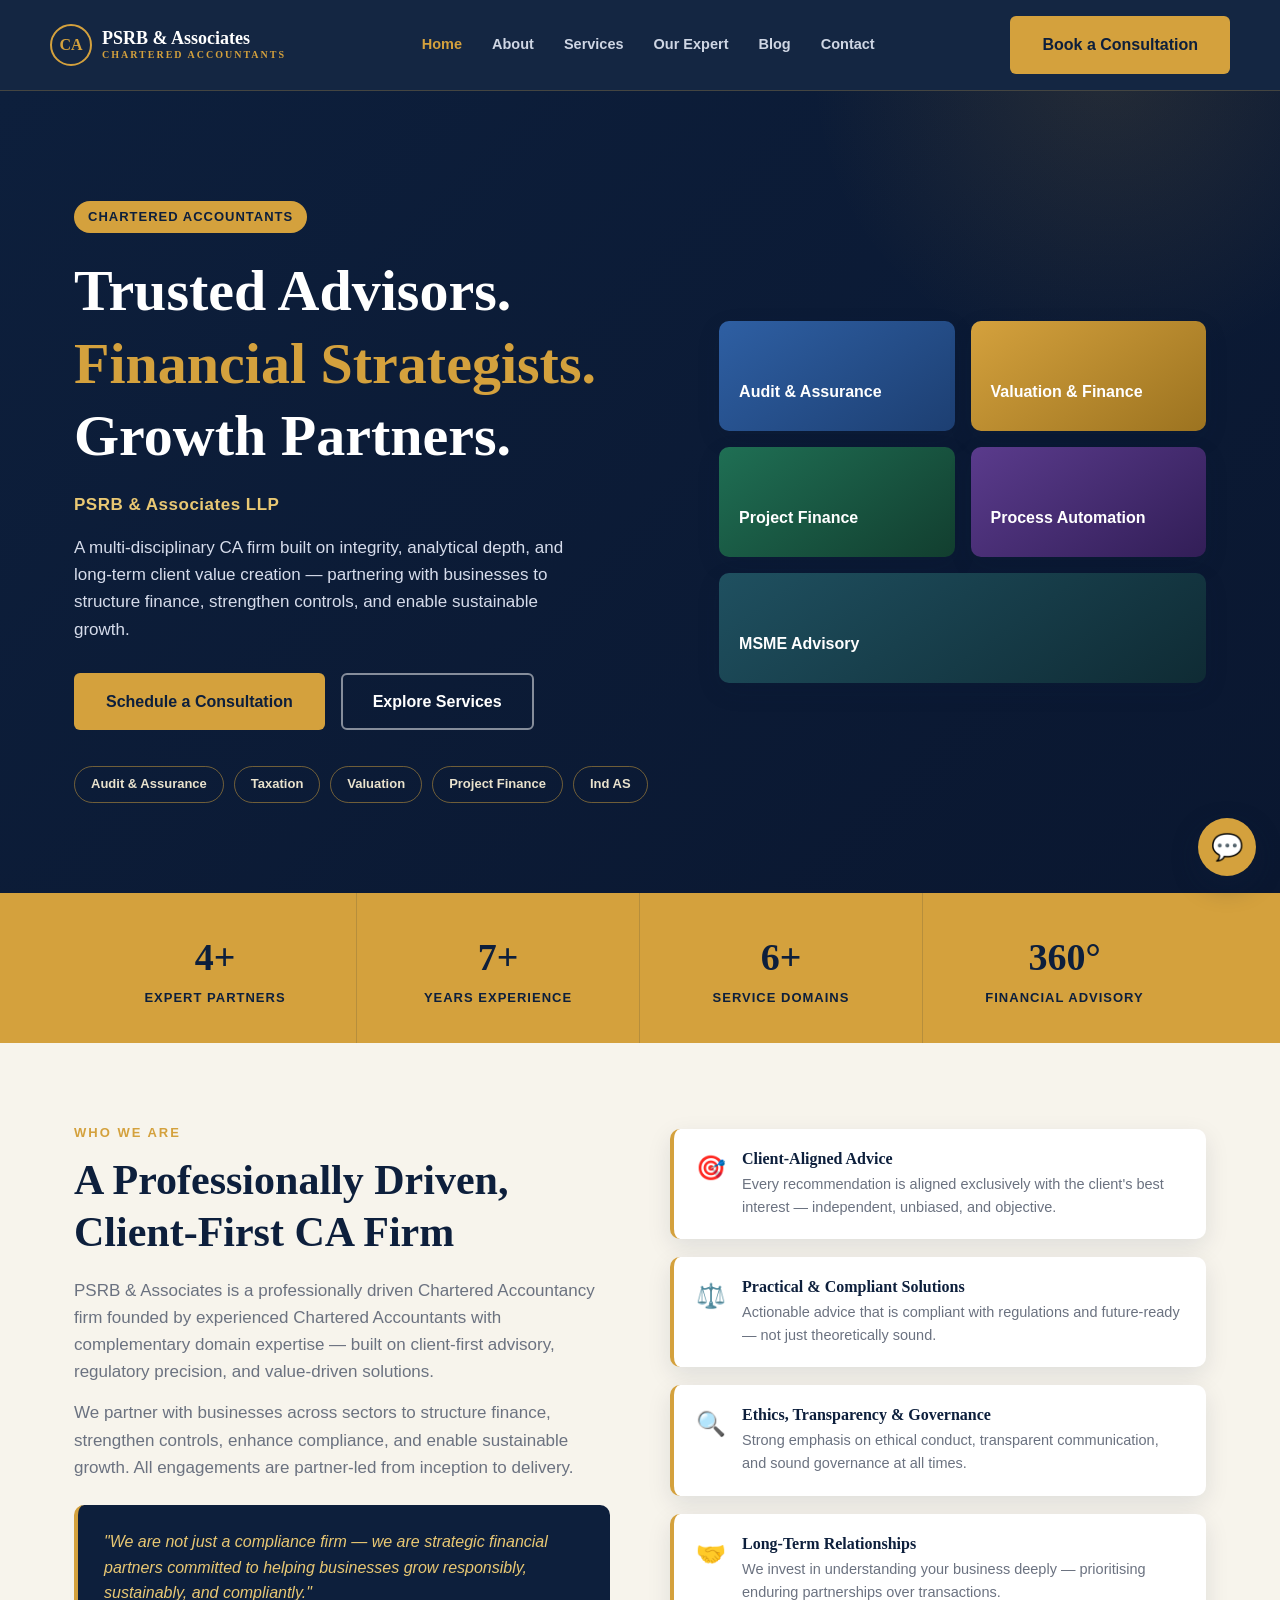
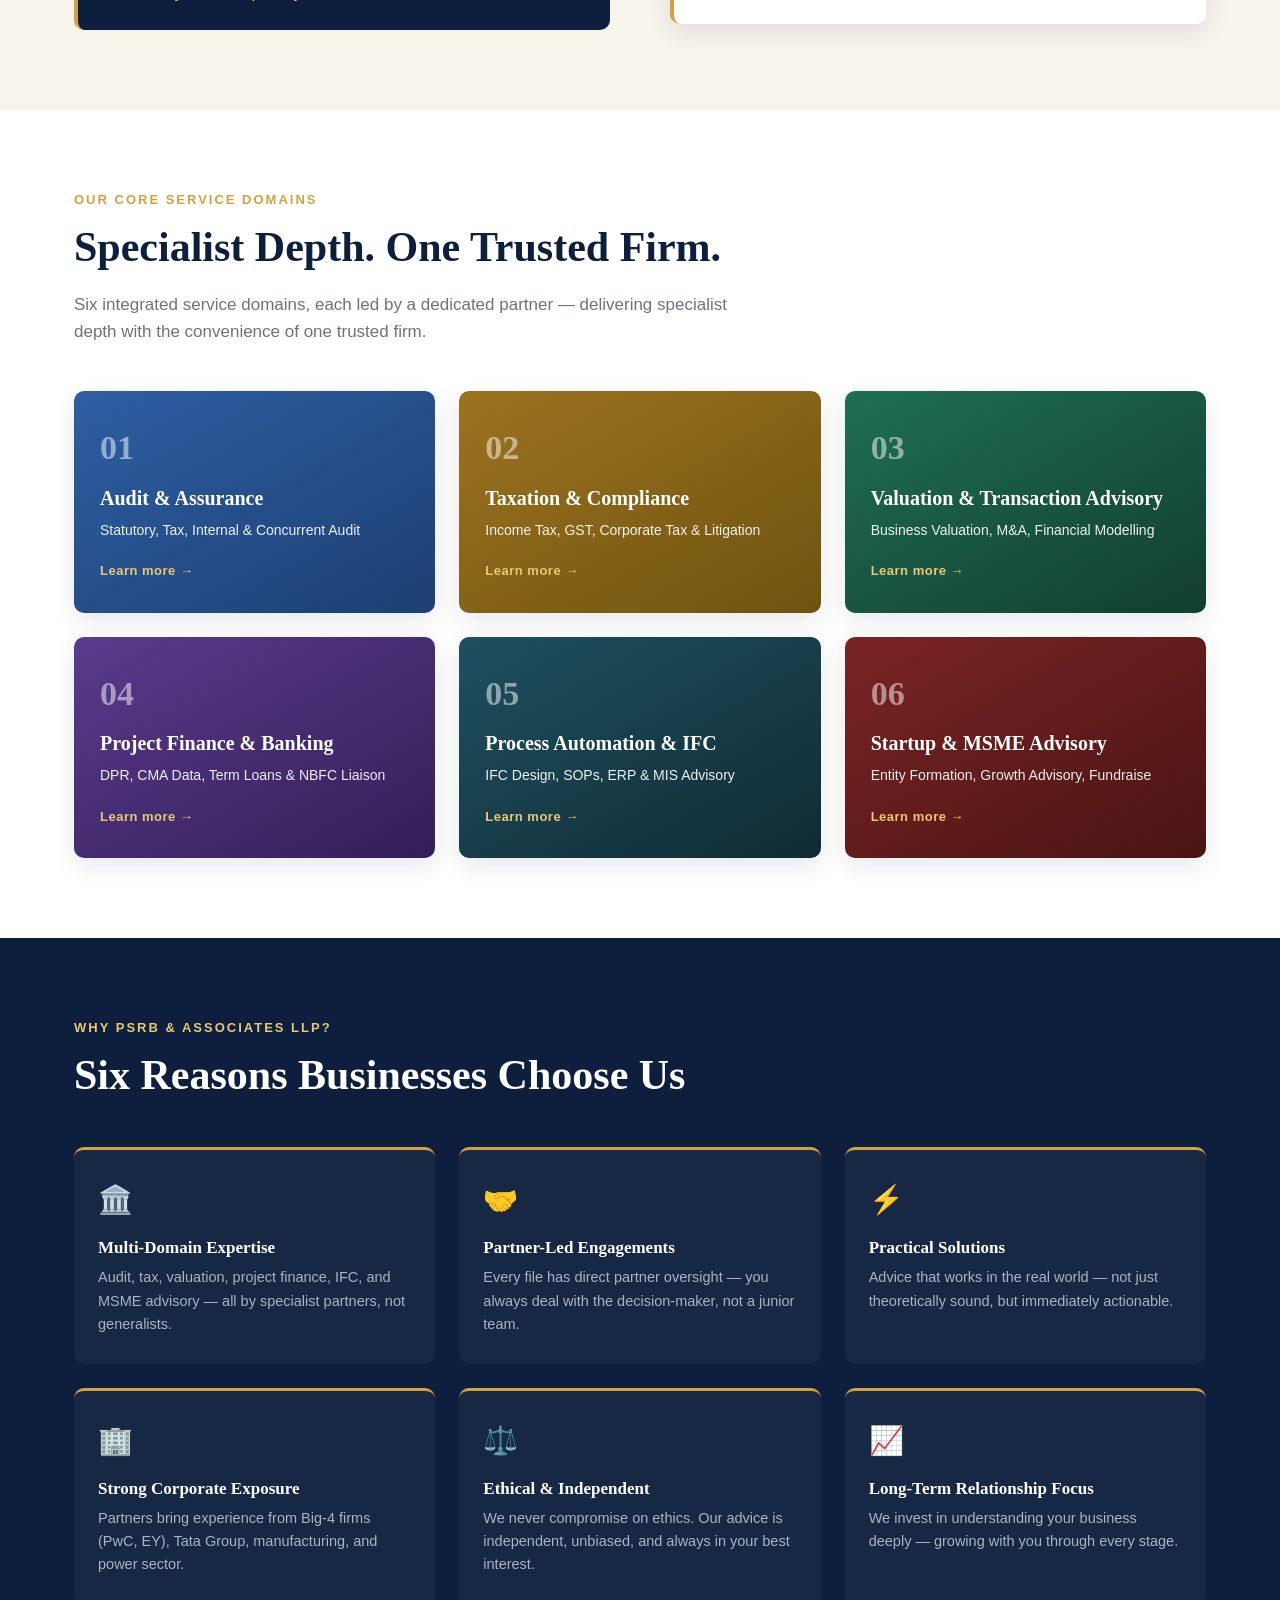
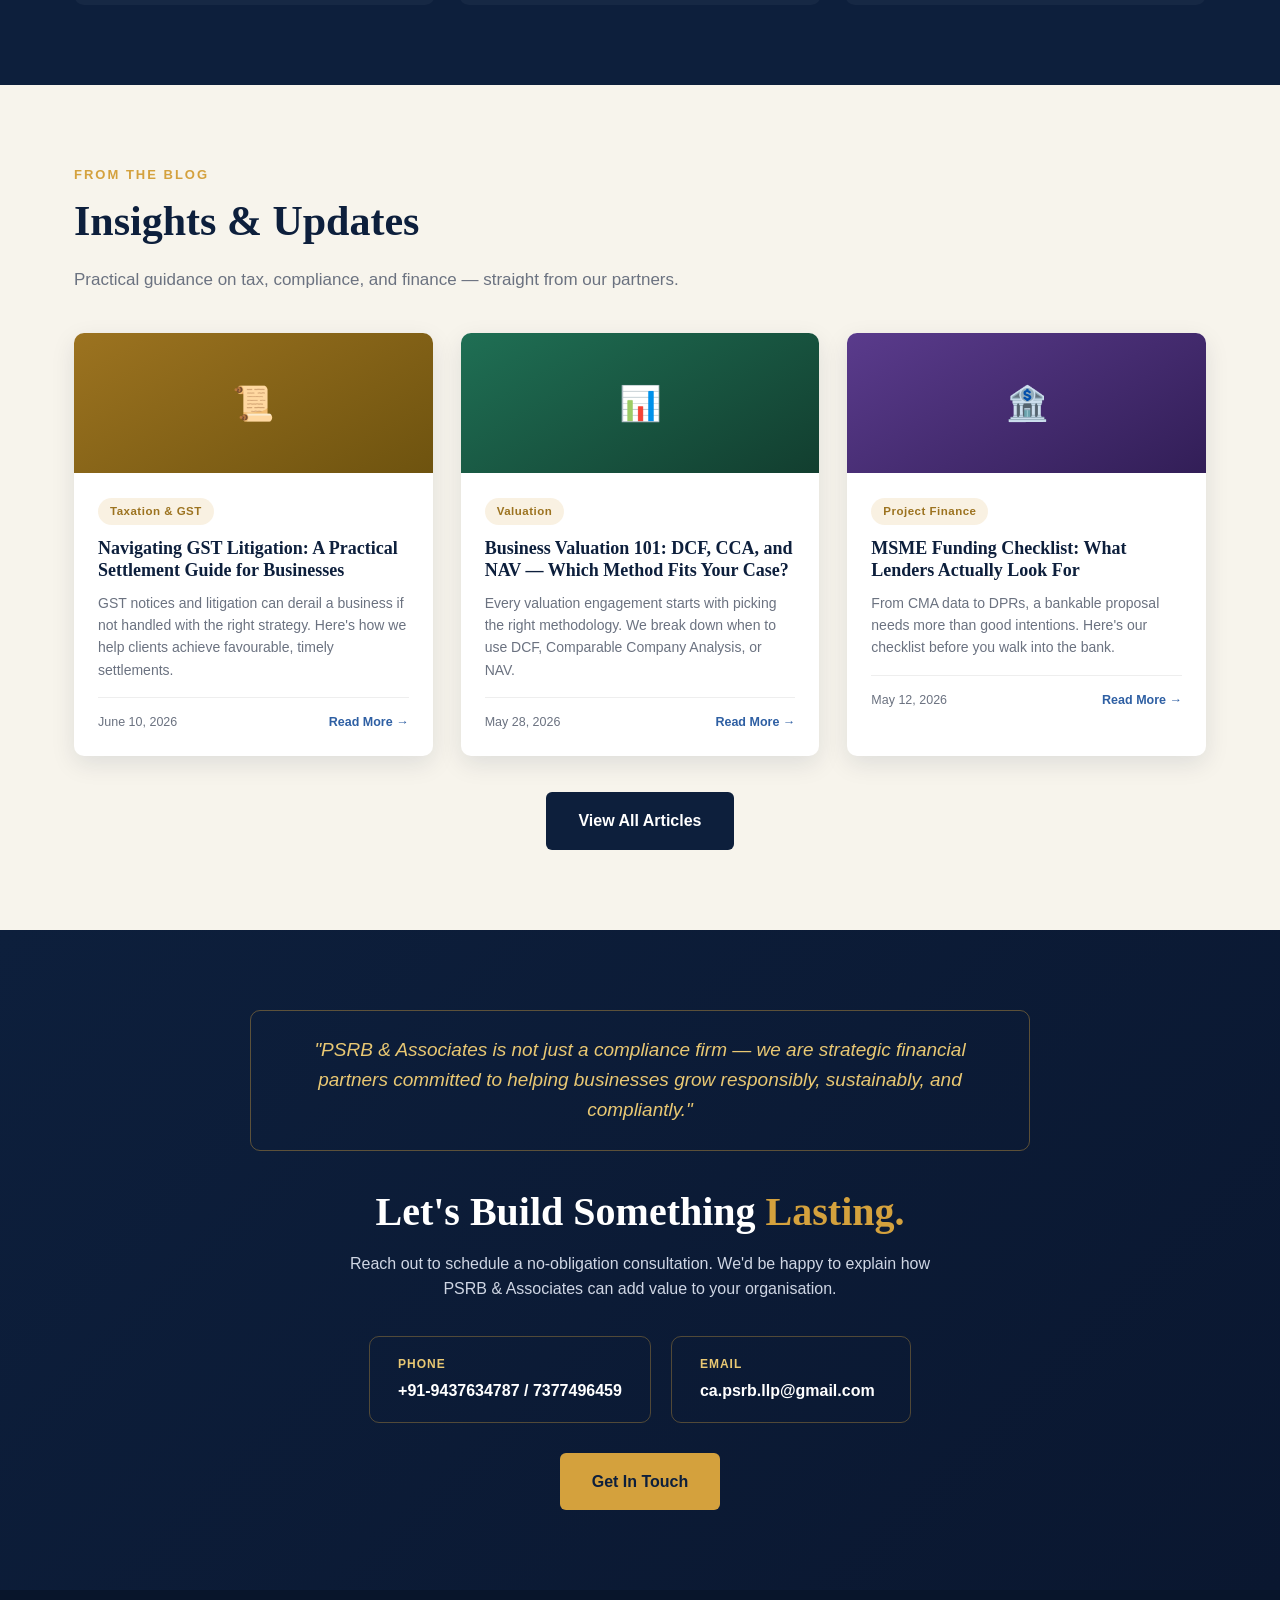
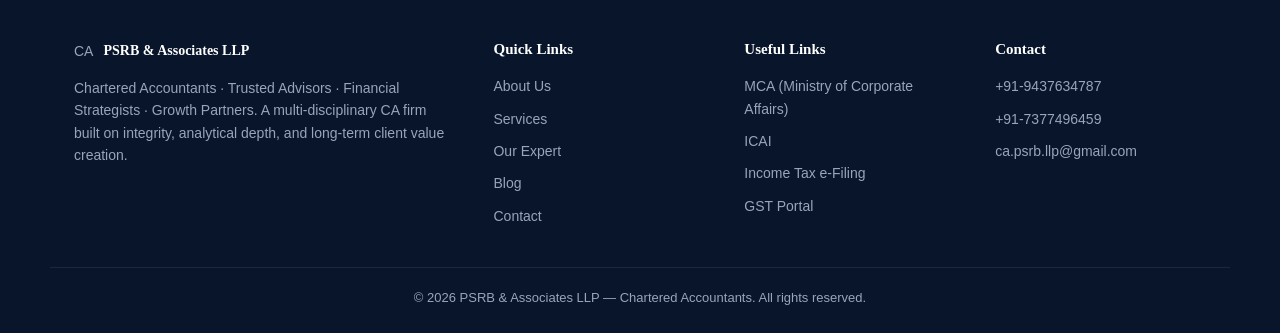
==== index.html @ 7a8d8075 "Rename Our Team to Our Expert; add Useful Links footer column (MCA, ICAI, Income Tax, GST portal)" ====
<!DOCTYPE html>
<html lang="en">
<head>
<meta charset="UTF-8">
<meta name="viewport" content="width=device-width, initial-scale=1.0">
<title>PSRB & Associates LLP | Chartered Accountants — Audit, Tax, Valuation, Finance</title>
<meta name="description" content="PSRB & Associates LLP is a multi-disciplinary Chartered Accountancy firm offering Audit & Assurance, Taxation, Valuation, Project Finance, Process Automation and MSME Advisory.">
<link rel="stylesheet" href="assets/css/style.css">
</head>
<body>

<header>
  <div class="container nav">
    <a href="index.html" class="brand">
      <div class="mark">CA</div>
      <div class="name">PSRB & Associates<small>CHARTERED ACCOUNTANTS</small></div>
    </a>
    <nav class="links">
      <a href="index.html" class="active">Home</a>
      <a href="index.html#about">About</a>
      <a href="services.html">Services</a>
      <a href="team.html">Our Expert</a>
      <a href="blog/index.html">Blog</a>
      <a href="contact.html">Contact</a>
    </nav>
    <div class="nav-cta">
      <a href="contact.html" class="btn btn-gold">Book a Consultation</a>
      <button class="menu-toggle">&#9776;</button>
    </div>
  </div>
</header>

<section class="hero">
  <div class="container hero-grid">
    <div>
      <span class="hero-badge">CHARTERED ACCOUNTANTS</span>
      <h1>Trusted Advisors. <span>Financial Strategists.</span> Growth Partners.</h1>
      <p class="hero-tagline">PSRB &amp; Associates LLP</p>
      <p class="lead">A multi-disciplinary CA firm built on integrity, analytical depth, and long-term client value creation — partnering with businesses to structure finance, strengthen controls, and enable sustainable growth.</p>
      <div class="hero-actions">
        <a href="contact.html" class="btn btn-gold">Schedule a Consultation</a>
        <a href="services.html" class="btn btn-outline">Explore Services</a>
      </div>
      <div class="hero-tags">
        <span class="tag-pill">Audit &amp; Assurance</span>
        <span class="tag-pill">Taxation</span>
        <span class="tag-pill">Valuation</span>
        <span class="tag-pill">Project Finance</span>
        <span class="tag-pill">Ind AS</span>
      </div>
    </div>
    <div class="hero-cards">
      <div class="hero-card hc1">Audit &amp; Assurance</div>
      <div class="hero-card hc2">Valuation &amp; Finance</div>
      <div class="hero-card hc3">Project Finance</div>
      <div class="hero-card hc4">Process Automation</div>
      <div class="hero-card full">MSME Advisory</div>
    </div>
  </div>
</section>

<div class="stats">
  <div class="container">
    <div class="stat"><div class="num">4+</div><div class="label">Expert Partners</div></div>
    <div class="stat"><div class="num">7+</div><div class="label">Years Experience</div></div>
    <div class="stat"><div class="num">6+</div><div class="label">Service Domains</div></div>
    <div class="stat"><div class="num">360&deg;</div><div class="label">Financial Advisory</div></div>
  </div>
</div>

<section id="about">
  <div class="container about-grid">
    <div>
      <span class="section-tag">Who We Are</span>
      <h2 class="section-title">A Professionally Driven, Client-First CA Firm</h2>
      <p class="section-sub">PSRB &amp; Associates is a professionally driven Chartered Accountancy firm founded by experienced Chartered Accountants with complementary domain expertise — built on client-first advisory, regulatory precision, and value-driven solutions.</p>
      <p class="section-sub" style="margin-top:14px;">We partner with businesses across sectors to structure finance, strengthen controls, enhance compliance, and enable sustainable growth. All engagements are partner-led from inception to delivery.</p>
      <div class="quote-box">"We are not just a compliance firm — we are strategic financial partners committed to helping businesses grow responsibly, sustainably, and compliantly."</div>
    </div>
    <div class="pillars">
      <div class="pillar"><div class="ico">🎯</div><div><h4>Client-Aligned Advice</h4><p>Every recommendation is aligned exclusively with the client's best interest — independent, unbiased, and objective.</p></div></div>
      <div class="pillar"><div class="ico">⚖️</div><div><h4>Practical &amp; Compliant Solutions</h4><p>Actionable advice that is compliant with regulations and future-ready — not just theoretically sound.</p></div></div>
      <div class="pillar"><div class="ico">🔍</div><div><h4>Ethics, Transparency &amp; Governance</h4><p>Strong emphasis on ethical conduct, transparent communication, and sound governance at all times.</p></div></div>
      <div class="pillar"><div class="ico">🤝</div><div><h4>Long-Term Relationships</h4><p>We invest in understanding your business deeply — prioritising enduring partnerships over transactions.</p></div></div>
    </div>
  </div>
</section>

<section class="services-section">
  <div class="container">
    <span class="section-tag">Our Core Service Domains</span>
    <h2 class="section-title">Specialist Depth. One Trusted Firm.</h2>
    <p class="section-sub">Six integrated service domains, each led by a dedicated partner — delivering specialist depth with the convenience of one trusted firm.</p>
    <div class="svc-grid">
      <a class="svc-card svc1" href="services.html#audit"><div class="num">01</div><h3>Audit &amp; Assurance</h3><p>Statutory, Tax, Internal &amp; Concurrent Audit</p><span class="more">Learn more →</span></a>
      <a class="svc-card svc2" href="services.html#tax"><div class="num">02</div><h3>Taxation &amp; Compliance</h3><p>Income Tax, GST, Corporate Tax &amp; Litigation</p><span class="more">Learn more →</span></a>
      <a class="svc-card svc3" href="services.html#valuation"><div class="num">03</div><h3>Valuation &amp; Transaction Advisory</h3><p>Business Valuation, M&amp;A, Financial Modelling</p><span class="more">Learn more →</span></a>
      <a class="svc-card svc4" href="services.html#finance"><div class="num">04</div><h3>Project Finance &amp; Banking</h3><p>DPR, CMA Data, Term Loans &amp; NBFC Liaison</p><span class="more">Learn more →</span></a>
      <a class="svc-card svc5" href="services.html#process"><div class="num">05</div><h3>Process Automation &amp; IFC</h3><p>IFC Design, SOPs, ERP &amp; MIS Advisory</p><span class="more">Learn more →</span></a>
      <a class="svc-card svc6" href="services.html#msme"><div class="num">06</div><h3>Startup &amp; MSME Advisory</h3><p>Entity Formation, Growth Advisory, Fundraise</p><span class="more">Learn more →</span></a>
    </div>
  </div>
</section>

<section class="why-section">
  <div class="container">
    <span class="section-tag">Why PSRB &amp; Associates LLP?</span>
    <h2 class="section-title">Six Reasons Businesses Choose Us</h2>
    <div class="why-grid">
      <div class="why-card"><div class="ico">🏛️</div><h4>Multi-Domain Expertise</h4><p>Audit, tax, valuation, project finance, IFC, and MSME advisory — all by specialist partners, not generalists.</p></div>
      <div class="why-card"><div class="ico">🤝</div><h4>Partner-Led Engagements</h4><p>Every file has direct partner oversight — you always deal with the decision-maker, not a junior team.</p></div>
      <div class="why-card"><div class="ico">⚡</div><h4>Practical Solutions</h4><p>Advice that works in the real world — not just theoretically sound, but immediately actionable.</p></div>
      <div class="why-card"><div class="ico">🏢</div><h4>Strong Corporate Exposure</h4><p>Partners bring experience from Big-4 firms (PwC, EY), Tata Group, manufacturing, and power sector.</p></div>
      <div class="why-card"><div class="ico">⚖️</div><h4>Ethical &amp; Independent</h4><p>We never compromise on ethics. Our advice is independent, unbiased, and always in your best interest.</p></div>
      <div class="why-card"><div class="ico">📈</div><h4>Long-Term Relationship Focus</h4><p>We invest in understanding your business deeply — growing with you through every stage.</p></div>
    </div>
  </div>
</section>

<section>
  <div class="container">
    <span class="section-tag">From The Blog</span>
    <h2 class="section-title">Insights &amp; Updates</h2>
    <p class="section-sub">Practical guidance on tax, compliance, and finance — straight from our partners.</p>
    <div class="blog-grid" id="home-blog-grid"></div>
    <div style="text-align:center; margin-top:36px;"><a href="blog/index.html" class="btn btn-navy">View All Articles</a></div>
  </div>
</section>

<section class="cta-band">
  <div class="container">
    <blockquote>"PSRB &amp; Associates is not just a compliance firm — we are strategic financial partners committed to helping businesses grow responsibly, sustainably, and compliantly."</blockquote>
    <h2>Let's Build Something <span>Lasting.</span></h2>
    <p>Reach out to schedule a no-obligation consultation. We'd be happy to explain how PSRB &amp; Associates can add value to your organisation.</p>
    <div class="contact-cards">
      <div class="contact-card"><div class="label">PHONE</div><div class="val">+91-9437634787 / 7377496459</div></div>
      <div class="contact-card"><div class="label">EMAIL</div><div class="val">ca.psrb.llp@gmail.com</div></div>
    </div>
    <div style="margin-top:30px;"><a href="contact.html" class="btn btn-gold">Get In Touch</a></div>
  </div>
</section>

<footer>
  <div class="container footer-grid">
    <div>
      <div class="footer-brand">
        <div class="mark" style="border-color:var(--gold);">CA</div>
        <div style="color:#fff; font-family:Georgia,serif; font-weight:700;">PSRB &amp; Associates LLP</div>
      </div>
      <p>Chartered Accountants · Trusted Advisors · Financial Strategists · Growth Partners. A multi-disciplinary CA firm built on integrity, analytical depth, and long-term client value creation.</p>
    </div>
    <div>
      <h4>Quick Links</h4>
      <ul>
        <li><a href="index.html#about">About Us</a></li>
        <li><a href="services.html">Services</a></li>
        <li><a href="team.html">Our Expert</a></li>
        <li><a href="blog/index.html">Blog</a></li>
        <li><a href="contact.html">Contact</a></li>
      </ul>
    </div>
    <div>
      <h4>Useful Links</h4>
      <ul>
        <li><a href="https://www.mca.gov.in/" target="_blank" rel="noopener">MCA (Ministry of Corporate Affairs)</a></li>
        <li><a href="https://www.icai.org/" target="_blank" rel="noopener">ICAI</a></li>
        <li><a href="https://www.incometax.gov.in/" target="_blank" rel="noopener">Income Tax e-Filing</a></li>
        <li><a href="https://www.gst.gov.in/" target="_blank" rel="noopener">GST Portal</a></li>
      </ul>
    </div>
    <div>
      <h4>Contact</h4>
      <ul>
        <li>+91-9437634787</li>
        <li>+91-7377496459</li>
        <li><a href="mailto:ca.psrb.llp@gmail.com">ca.psrb.llp@gmail.com</a></li>
      </ul>
    </div>
  </div>
  <div class="footer-bottom">&copy; 2026 PSRB &amp; Associates LLP — Chartered Accountants. All rights reserved.</div>
</footer>

<script src="assets/js/script.js"></script>
<script src="assets/js/blog-data.js"></script>
<script>
  var grid = document.getElementById('home-blog-grid');
  if (grid && window.PSRB_POSTS) {
    window.PSRB_POSTS.slice(0,3).forEach(function(p){
      grid.innerHTML += '<div class="post-card"><div class="post-thumb" style="background:'+p.color+';">'+p.icon+'</div><div class="post-body"><span class="post-cat">'+p.category+'</span><h3>'+p.title+'</h3><p>'+p.excerpt+'</p><div class="post-meta"><span>'+p.date+'</span><a href="blog/'+p.slug+'.html">Read More →</a></div></div></div>';
    });
  }
</script>
<script src="assets/js/chatbot.js" data-prefix=""></script>
</body>
</html>
---- assets/css/style.css ----
:root{
  --navy:#0d1f3c;
  --navy-light:#14294d;
  --gold:#d4a13d;
  --gold-light:#e9c873;
  --cream:#f7f4ec;
  --text:#2b2f36;
  --muted:#6b7280;
  --blue:#2e5fa3;
  --green:#1f6f54;
  --purple:#5a3b8c;
  --maroon:#7a2424;
  --teal:#1f5060;
  --radius:10px;
  --shadow:0 8px 24px rgba(13,31,60,0.10);
}

*{margin:0;padding:0;box-sizing:border-box;}
html{scroll-behavior:smooth;}
body{
  font-family:'Segoe UI',-apple-system,BlinkMacSystemFont,Roboto,Helvetica,Arial,sans-serif;
  color:var(--text);
  background:var(--cream);
  line-height:1.6;
}
h1,h2,h3,h4{font-family:Georgia,'Times New Roman',serif; color:var(--navy); line-height:1.25;}
a{text-decoration:none;color:inherit;}
img{max-width:100%;display:block;}
.container{max-width:1180px;margin:0 auto;padding:0 24px;}
section{padding:80px 0;}
.section-tag{
  text-transform:uppercase;letter-spacing:2px;font-size:13px;font-weight:700;
  color:var(--gold); margin-bottom:10px; display:block;
}
.section-title{font-size:clamp(28px,4vw,42px); margin-bottom:18px;}
.section-sub{color:var(--muted); max-width:680px; font-size:17px;}
.btn{
  display:inline-block; padding:14px 30px; border-radius:6px; font-weight:600;
  transition:all .25s ease; border:2px solid transparent; cursor:pointer;
}
.btn-gold{background:var(--gold); color:var(--navy);}
.btn-gold:hover{background:var(--gold-light); transform:translateY(-2px);}
.btn-outline{border-color:rgba(255,255,255,0.5); color:#fff;}
.btn-outline:hover{background:rgba(255,255,255,0.12);}
.btn-navy{background:var(--navy); color:#fff;}
.btn-navy:hover{background:var(--navy-light); transform:translateY(-2px);}

/* HEADER */
header{
  position:sticky; top:0; z-index:1000; background:rgba(13,31,60,0.97);
  backdrop-filter:blur(6px); border-bottom:1px solid rgba(212,161,61,0.25);
}
.nav{display:flex; align-items:center; justify-content:space-between; padding:16px 0;}
.brand{display:flex; align-items:center; gap:10px; color:#fff;}
.brand .mark{
  width:42px;height:42px;border-radius:50%;border:2px solid var(--gold);
  display:flex;align-items:center;justify-content:center;font-family:Georgia,serif;
  font-weight:700;color:var(--gold);
}
.brand .name{font-family:Georgia,serif; font-weight:700; font-size:18px; line-height:1.1;}
.brand .name small{display:block; font-size:10px; letter-spacing:2px; color:var(--gold); font-weight:600;}
nav.links{display:flex; gap:30px; align-items:center;}
nav.links a{color:#cfd6e4; font-weight:600; font-size:14.5px; position:relative; padding:6px 0;}
nav.links a:hover, nav.links a.active{color:var(--gold);}
.nav-cta{display:flex; align-items:center; gap:18px;}
.menu-toggle{display:none; background:none; border:none; color:#fff; font-size:26px; cursor:pointer;}

@media (max-width:900px){
  nav.links{
    position:absolute; top:74px; left:0; right:0; background:var(--navy);
    flex-direction:column; align-items:flex-start; gap:0; max-height:0; overflow:hidden;
    transition:max-height .3s ease; border-top:1px solid rgba(212,161,61,0.2);
  }
  nav.links.open{max-height:480px;}
  nav.links a{width:100%; padding:14px 24px; border-bottom:1px solid rgba(255,255,255,0.06);}
  .menu-toggle{display:block;}
  .nav-cta .btn{display:none;}
}

/* HERO */
.hero{
  background:linear-gradient(135deg,var(--navy) 0%, #0a1730 100%);
  color:#fff; padding:110px 0 90px; position:relative; overflow:hidden;
}
.hero::after{
  content:""; position:absolute; top:-40%; right:-10%; width:600px; height:600px;
  background:radial-gradient(circle, rgba(212,161,61,0.12) 0%, transparent 70%);
}
.hero-grid{display:grid; grid-template-columns:1.1fr 0.9fr; gap:50px; align-items:center; position:relative; z-index:1;}
.hero-badge{
  display:inline-block; background:var(--gold); color:var(--navy); font-weight:700;
  font-size:13px; padding:6px 14px; border-radius:20px; margin-bottom:22px; letter-spacing:1px;
}
.hero h1{color:#fff; font-size:clamp(36px,5.5vw,58px); margin-bottom:18px;}
.hero h1 span{color:var(--gold);}
.hero-tagline{color:var(--gold-light); font-size:17px; font-weight:600; margin-bottom:16px; letter-spacing:0.5px;}
.hero p.lead{color:#d6dceb; font-size:17px; max-width:520px; margin-bottom:30px;}
.hero-actions{display:flex; gap:16px; flex-wrap:wrap; margin-bottom:36px;}
.hero-tags{display:flex; gap:10px; flex-wrap:wrap;}
.tag-pill{
  border:1.5px solid rgba(212,161,61,0.5); color:#e9e2cd; padding:7px 16px;
  border-radius:20px; font-size:13px; font-weight:600;
}
.hero-cards{display:grid; grid-template-columns:1fr 1fr; gap:16px;}
.hero-card{
  border-radius:var(--radius); padding:26px 20px; color:#fff; font-weight:700; font-size:16px;
  min-height:110px; display:flex; align-items:flex-end; box-shadow:var(--shadow);
  transition:transform .25s ease;
}
.hero-card:hover{transform:translateY(-6px);}
.hc1{background:linear-gradient(145deg,var(--blue),#1d3f72);}
.hc2{background:linear-gradient(145deg,var(--gold),#9c7320);}
.hc3{background:linear-gradient(145deg,var(--green),#123e2f);}
.hc4{background:linear-gradient(145deg,var(--purple),#321e57);}
.hero-card.full{grid-column:1/3; background:linear-gradient(145deg,var(--teal),#0f2b34);}

@media(max-width:900px){.hero-grid{grid-template-columns:1fr;}}

/* STAT STRIP */
.stats{background:var(--gold); padding:0;}
.stats .container{display:grid; grid-template-columns:repeat(4,1fr); text-align:center;}
.stat{padding:34px 10px; border-right:1px solid rgba(13,31,60,0.15);}
.stat:last-child{border-right:none;}
.stat .num{font-family:Georgia,serif; font-size:38px; font-weight:700; color:var(--navy);}
.stat .label{font-size:13px; font-weight:600; color:var(--navy); text-transform:uppercase; letter-spacing:1px;}
@media(max-width:700px){.stats .container{grid-template-columns:repeat(2,1fr);} .stat{border-right:none; border-bottom:1px solid rgba(13,31,60,0.15);}}

/* ABOUT */
.about-grid{display:grid; grid-template-columns:1fr 1fr; gap:60px; align-items:center;}
.quote-box{
  background:var(--navy); color:var(--gold-light); padding:24px 26px; border-radius:var(--radius);
  font-style:italic; margin-top:24px; border-left:4px solid var(--gold);
}
.pillars{display:flex; flex-direction:column; gap:18px;}
.pillar{
  background:#fff; border-radius:var(--radius); padding:20px 22px; box-shadow:var(--shadow);
  border-left:4px solid var(--gold); display:flex; gap:16px; align-items:flex-start;
}
.pillar .ico{font-size:24px;}
.pillar h4{font-size:16px; margin-bottom:4px;}
.pillar p{color:var(--muted); font-size:14.5px;}
@media(max-width:900px){.about-grid{grid-template-columns:1fr;}}

/* SERVICES */
.services-section{background:#fff;}
.svc-grid{display:grid; grid-template-columns:repeat(3,1fr); gap:24px; margin-top:46px;}
.svc-card{
  display:block; border-radius:var(--radius); padding:30px 26px; color:#fff; box-shadow:var(--shadow);
  position:relative; overflow:hidden; transition:transform .25s ease; cursor:pointer;
}
.svc-card:hover{transform:translateY(-8px);}
.svc-card .num{font-family:Georgia,serif; font-size:34px; font-weight:700; opacity:0.5; margin-bottom:10px;}
.svc-card h3{color:#fff; font-size:20px; margin-bottom:8px;}
.svc-card p{font-size:14px; opacity:0.92; margin-bottom:16px;}
.svc-card .more{font-size:13px; font-weight:700; color:var(--gold-light); letter-spacing:0.5px;}
.svc1{background:linear-gradient(150deg,var(--blue),#1d3f72);}
.svc2{background:linear-gradient(150deg,#9c7320,#6e530f);}
.svc3{background:linear-gradient(150deg,var(--green),#123e2f);}
.svc4{background:linear-gradient(150deg,var(--purple),#321e57);}
.svc5{background:linear-gradient(150deg,var(--teal),#0f2b34);}
.svc6{background:linear-gradient(150deg,var(--maroon),#4a1414);}
@media(max-width:900px){.svc-grid{grid-template-columns:1fr 1fr;}}
@media(max-width:600px){.svc-grid{grid-template-columns:1fr;}}

/* SERVICE DETAIL (services.html) */
.detail-block{
  background:#fff; border-radius:var(--radius); box-shadow:var(--shadow); margin-bottom:30px;
  overflow:hidden; display:grid; grid-template-columns:1fr 1fr;
}
.detail-head{padding:34px; color:#fff;}
.detail-head .ico{font-size:34px; margin-bottom:14px;}
.detail-head h3{color:#fff; font-size:24px; margin-bottom:14px;}
.detail-head .focus{
  background:rgba(255,255,255,0.12); border-radius:8px; padding:16px 18px; font-style:italic;
  font-size:14px; border-left:3px solid var(--gold-light);
}
.detail-list{padding:34px; background:var(--cream);}
.detail-list ul{list-style:none;}
.detail-list li{
  padding:12px 16px; background:#fff; border-radius:6px; margin-bottom:10px; font-weight:600;
  font-size:14.5px; display:flex; gap:10px; align-items:flex-start;
}
.detail-list li::before{content:"✓"; color:var(--gold); font-weight:700;}
@media(max-width:800px){.detail-block{grid-template-columns:1fr;}}

/* WHY US */
.why-section{background:var(--navy); color:#fff;}
.why-section .section-title, .why-section .section-tag{color:#fff;}
.why-section .section-tag{color:var(--gold-light);}
.why-grid{display:grid; grid-template-columns:repeat(3,1fr); gap:24px; margin-top:46px;}
.why-card{
  background:rgba(255,255,255,0.04); border-top:3px solid var(--gold); border-radius:var(--radius);
  padding:28px 24px;
}
.why-card .ico{font-size:28px; margin-bottom:14px;}
.why-card h4{color:#fff; font-size:17px; margin-bottom:8px;}
.why-card p{color:#aab3c5; font-size:14.5px;}
@media(max-width:900px){.why-grid{grid-template-columns:1fr 1fr;}}
@media(max-width:600px){.why-grid{grid-template-columns:1fr;}}

/* TEAM */
.team-grid{display:grid; grid-template-columns:repeat(2,1fr); gap:28px; margin-top:46px;}
.team-card{
  background:#fff; border-radius:var(--radius); box-shadow:var(--shadow); padding:30px;
  display:flex; gap:22px;
}
.avatar{
  width:78px; height:78px; min-width:78px; border-radius:50%; display:flex; align-items:center;
  justify-content:center; font-family:Georgia,serif; font-weight:700; font-size:26px; color:#fff;
  border:3px solid var(--gold);
}
.a1{background:var(--blue);} .a2{background:var(--green);} .a3{background:#7a5b16;} .a4{background:var(--teal);}
.team-card h3{font-size:18px; margin-bottom:2px;}
.team-card .role{color:var(--gold); font-weight:700; font-size:13px; margin-bottom:8px;}
.team-card .cred{color:var(--muted); font-size:12.5px; margin-bottom:10px; letter-spacing:0.5px;}
.team-card p{font-size:13.5px; color:var(--muted);}
@media(max-width:800px){.team-grid{grid-template-columns:1fr;}}

/* CTA BAND */
.cta-band{
  background:linear-gradient(135deg,var(--navy),#0a1730); color:#fff; text-align:center; padding:80px 0;
}
.cta-band blockquote{
  font-style:italic; font-size:19px; color:var(--gold-light); max-width:780px; margin:0 auto 36px;
  border:1px solid rgba(212,161,61,0.4); padding:24px 30px; border-radius:var(--radius);
}
.cta-band h2{color:#fff; font-size:clamp(28px,4vw,40px); margin-bottom:14px;}
.cta-band h2 span{color:var(--gold);}
.cta-band p{color:#cfd6e4; max-width:600px; margin:0 auto 34px;}
.contact-cards{display:flex; gap:20px; justify-content:center; flex-wrap:wrap; margin-top:10px;}
.contact-card{
  border:1px solid rgba(212,161,61,0.35); border-radius:var(--radius); padding:18px 28px; text-align:left;
  min-width:240px;
}
.contact-card .label{font-size:12px; color:var(--gold-light); letter-spacing:1px; font-weight:700;}
.contact-card .val{font-size:16px; font-weight:700; margin-top:4px;}

/* FOOTER */
footer{background:#08152b; color:#9aa4ba; padding:50px 0 24px; font-size:14px;}
.footer-grid{display:grid; grid-template-columns:1.8fr 1fr 1fr 1fr; gap:40px; padding-bottom:30px; border-bottom:1px solid rgba(255,255,255,0.08);}
.footer-grid h4{color:#fff; font-size:15px; margin-bottom:16px;}
.footer-grid ul{list-style:none;}
.footer-grid li{margin-bottom:10px;}
.footer-grid a:hover{color:var(--gold);}
.footer-brand{display:flex; align-items:center; gap:10px; margin-bottom:14px;}
.footer-bottom{text-align:center; padding-top:20px; font-size:13px;}
@media(max-width:800px){.footer-grid{grid-template-columns:1fr; gap:24px;}}

/* BLOG */
.blog-hero{background:var(--navy); color:#fff; padding:70px 0 50px; text-align:center;}
.blog-hero h1{color:#fff;}
.blog-grid{display:grid; grid-template-columns:repeat(3,1fr); gap:28px; margin-top:40px;}
.post-card{
  background:#fff; border-radius:var(--radius); box-shadow:var(--shadow); overflow:hidden;
  transition:transform .25s ease; display:flex; flex-direction:column;
}
.post-card:hover{transform:translateY(-6px);}
.post-thumb{height:140px; display:flex; align-items:center; justify-content:center; color:#fff; font-size:34px;}
.post-body{padding:24px;}
.post-cat{
  display:inline-block; background:rgba(212,161,61,0.15); color:#9c7320; font-size:11.5px;
  font-weight:700; padding:4px 12px; border-radius:14px; margin-bottom:12px; letter-spacing:0.5px;
}
.post-body h3{font-size:18px; margin-bottom:10px;}
.post-body p{color:var(--muted); font-size:14px; margin-bottom:16px;}
.post-meta{font-size:12.5px; color:var(--muted); display:flex; justify-content:space-between; border-top:1px solid #eee; padding-top:14px;}
.post-meta a{color:var(--blue); font-weight:700;}
@media(max-width:900px){.blog-grid{grid-template-columns:1fr 1fr;}}
@media(max-width:600px){.blog-grid{grid-template-columns:1fr;}}

/* BLOG POST PAGE */
.post-hero{background:var(--navy); color:#fff; padding:60px 0 40px;}
.post-hero a.back{color:var(--gold-light); font-size:13.5px; font-weight:700;}
.post-hero h1{color:#fff; margin:18px 0 14px; font-size:clamp(26px,4vw,38px);}
.post-hero .meta{color:#aab3c5; font-size:14px;}
.post-content{max-width:760px; margin:0 auto; padding:60px 24px;}
.post-content h2{margin:30px 0 14px; font-size:24px;}
.post-content p{margin-bottom:18px; font-size:16px; color:#3b3f47;}
.post-content ul{margin:0 0 18px 22px;}
.post-content li{margin-bottom:8px;}
.author-box{
  background:#fff; border-radius:var(--radius); box-shadow:var(--shadow); padding:24px; margin-top:40px;
  display:flex; gap:18px; align-items:center;
}

/* simple page hero for other pages */
.page-hero{background:var(--navy); color:#fff; padding:70px 0 50px; text-align:center;}
.page-hero h1{color:#fff;}
.page-hero p{color:#cfd6e4; max-width:600px; margin:14px auto 0;}

/* CHATBOT WIDGET */
#psrb-chat-widget{position:fixed; bottom:24px; right:24px; z-index:2000; font-family:'Segoe UI',-apple-system,BlinkMacSystemFont,Roboto,Helvetica,Arial,sans-serif;}
#psrb-chat-toggle{
  width:58px; height:58px; border-radius:50%; background:var(--gold); border:none; cursor:pointer;
  font-size:26px; box-shadow:0 10px 26px rgba(13,31,60,0.35); transition:transform .2s ease;
}
#psrb-chat-toggle:hover{transform:scale(1.08);}
#psrb-chat-panel{
  position:absolute; bottom:74px; right:0; width:340px; max-width:90vw; background:#fff;
  border-radius:14px; box-shadow:0 20px 48px rgba(13,31,60,0.3); overflow:hidden;
  display:flex; flex-direction:column; max-height:480px;
}
#psrb-chat-panel.hidden{display:none;}
.psrb-chat-head{
  background:var(--navy); color:#fff; padding:16px 18px; display:flex; justify-content:space-between; align-items:flex-start;
}
.psrb-chat-head strong{font-size:15px;}
.psrb-chat-sub{font-size:12px; color:var(--gold-light); margin-top:2px;}
#psrb-chat-close{background:none; border:none; color:#fff; font-size:22px; cursor:pointer; line-height:1;}
#psrb-chat-body{
  flex:1; overflow-y:auto; padding:16px; display:flex; flex-direction:column; gap:10px;
  background:var(--cream); min-height:180px; max-height:260px;
}
.psrb-msg{padding:10px 14px; border-radius:10px; font-size:13.5px; line-height:1.5; max-width:88%;}
.psrb-msg a{color:var(--blue); font-weight:700;}
.psrb-msg-bot{background:#fff; color:var(--text); align-self:flex-start; box-shadow:0 2px 8px rgba(13,31,60,0.08);}
.psrb-msg-user{background:var(--navy); color:#fff; align-self:flex-end;}
.psrb-typing-msg{padding:12px 16px;}
.psrb-typing{display:inline-flex; gap:4px;}
.psrb-typing span{
  width:6px; height:6px; border-radius:50%; background:var(--muted); display:inline-block;
  animation:psrb-bounce 1.2s infinite ease-in-out;
}
.psrb-typing span:nth-child(2){animation-delay:.15s;}
.psrb-typing span:nth-child(3){animation-delay:.3s;}
@keyframes psrb-bounce{0%,80%,100%{transform:scale(0.6); opacity:0.5;} 40%{transform:scale(1); opacity:1;}}
.psrb-chat-quick{display:flex; gap:6px; flex-wrap:wrap; padding:10px 14px; border-top:1px solid #eee; background:#fff;}
.psrb-chat-quick button{
  background:var(--cream); border:1px solid #e2dfd4; border-radius:14px; padding:6px 12px; font-size:11.5px;
  font-weight:700; color:var(--navy); cursor:pointer;
}
.psrb-chat-quick button:hover{background:var(--gold); border-color:var(--gold);}
#psrb-chat-form{display:flex; border-top:1px solid #eee; background:#fff;}
#psrb-chat-input{flex:1; border:none; padding:13px 14px; font-size:13.5px; font-family:inherit; outline:none;}
#psrb-chat-form button{background:var(--gold); color:var(--navy); border:none; padding:0 18px; font-weight:700; cursor:pointer; font-size:13.5px;}
#psrb-chat-form button:hover{background:var(--gold-light);}
@media(max-width:480px){#psrb-chat-panel{width:88vw; right:-6px;}}
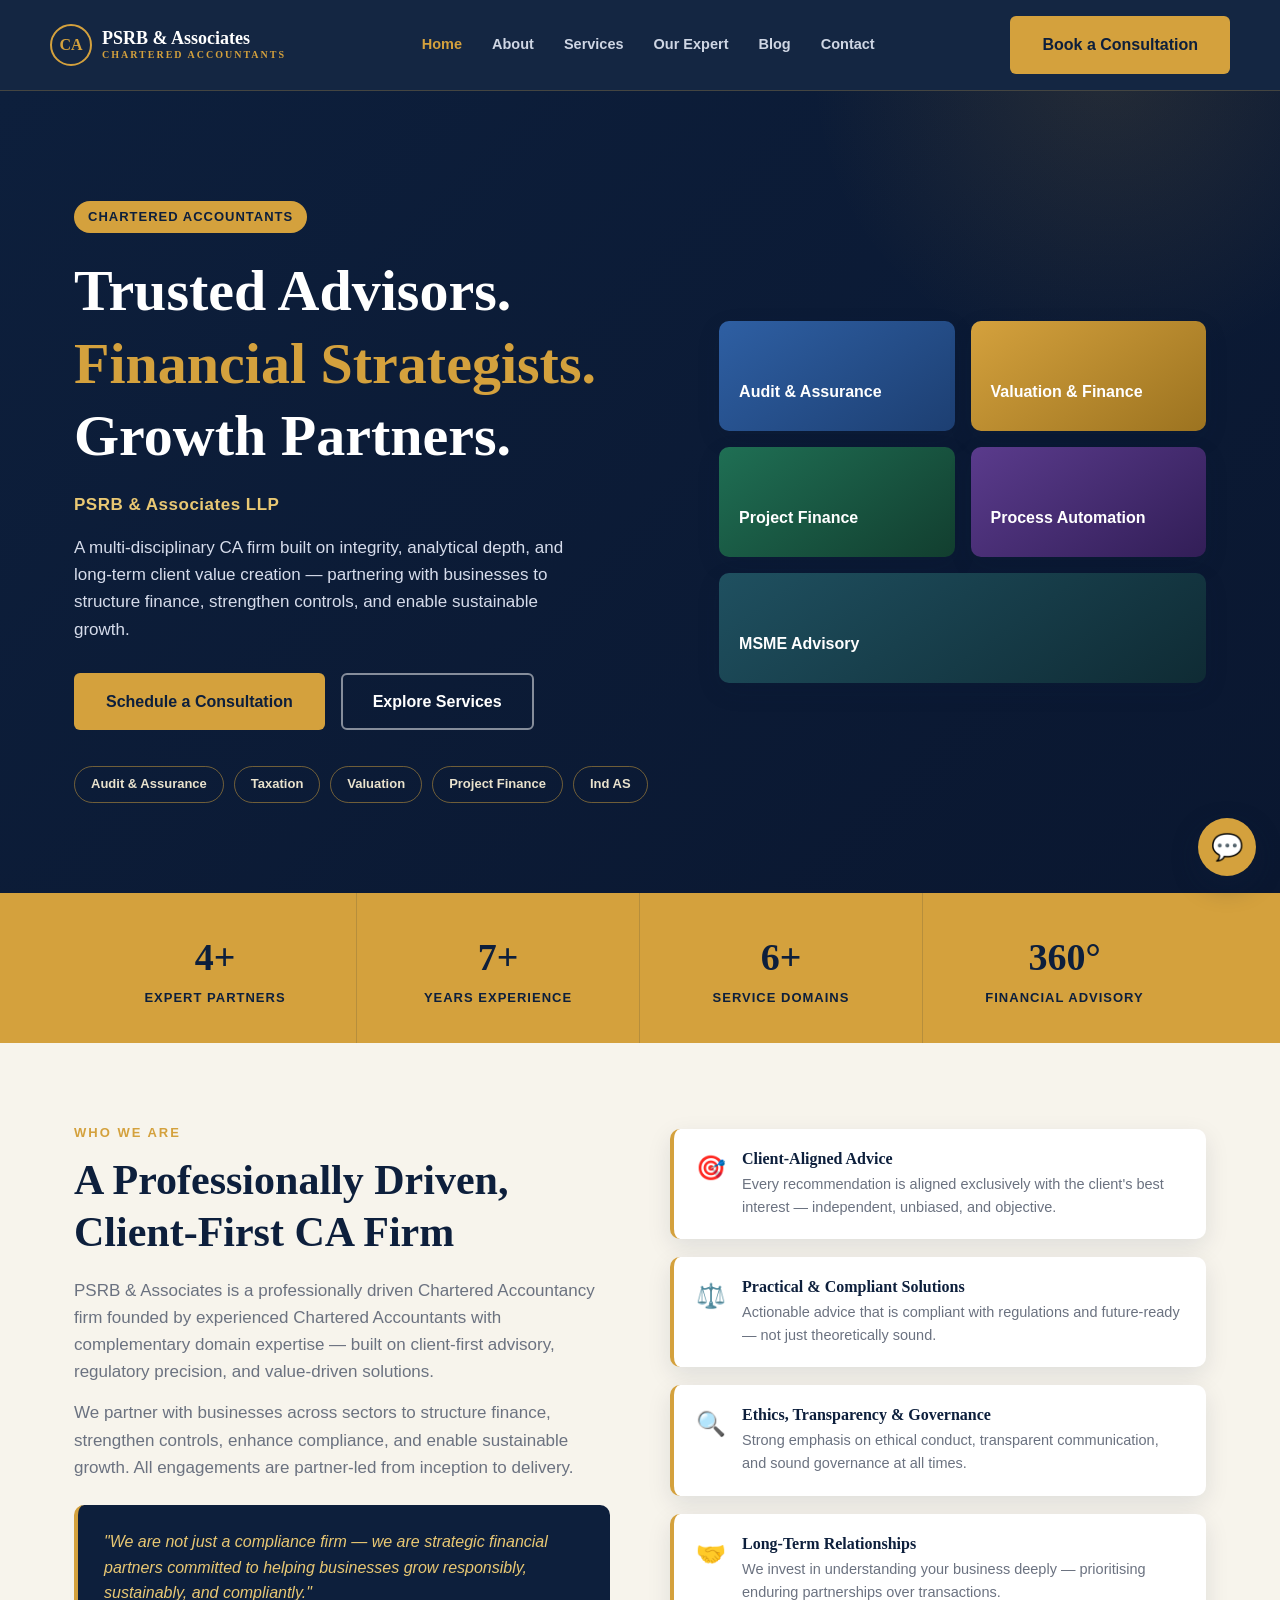
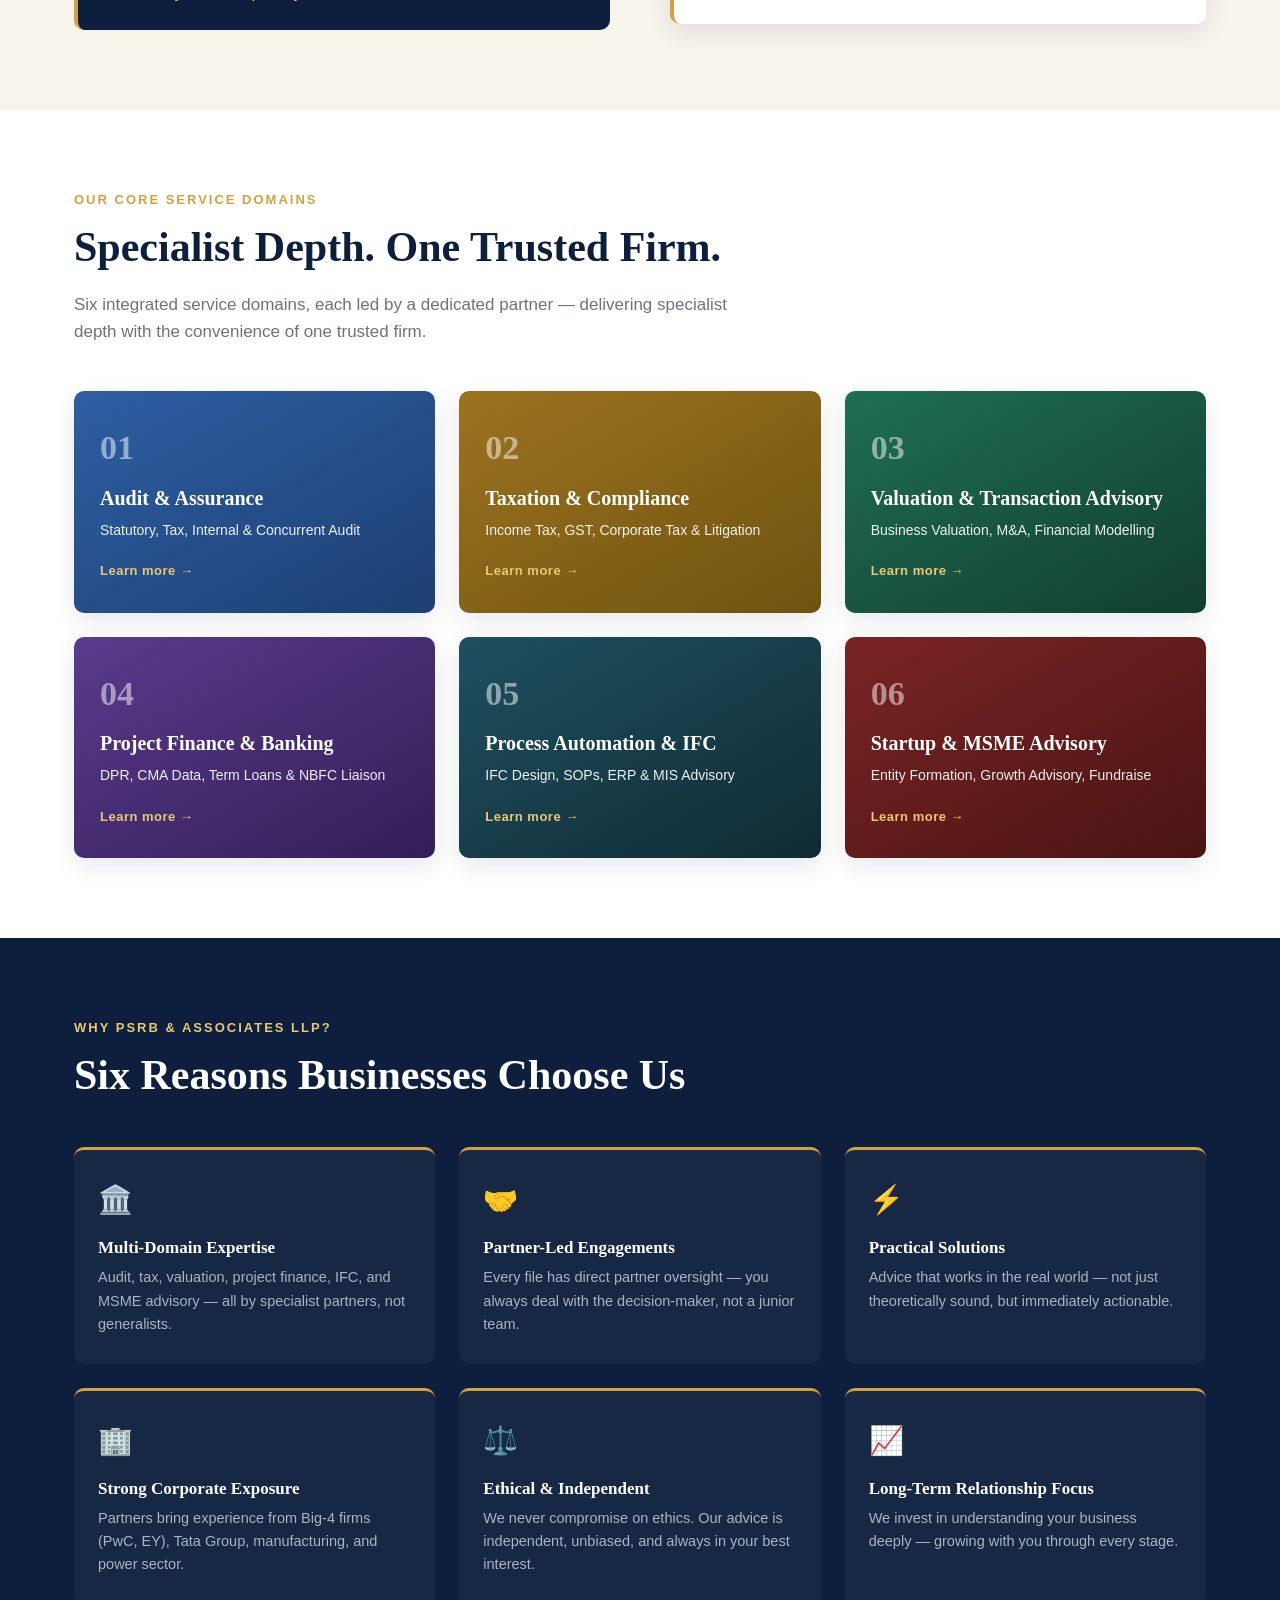
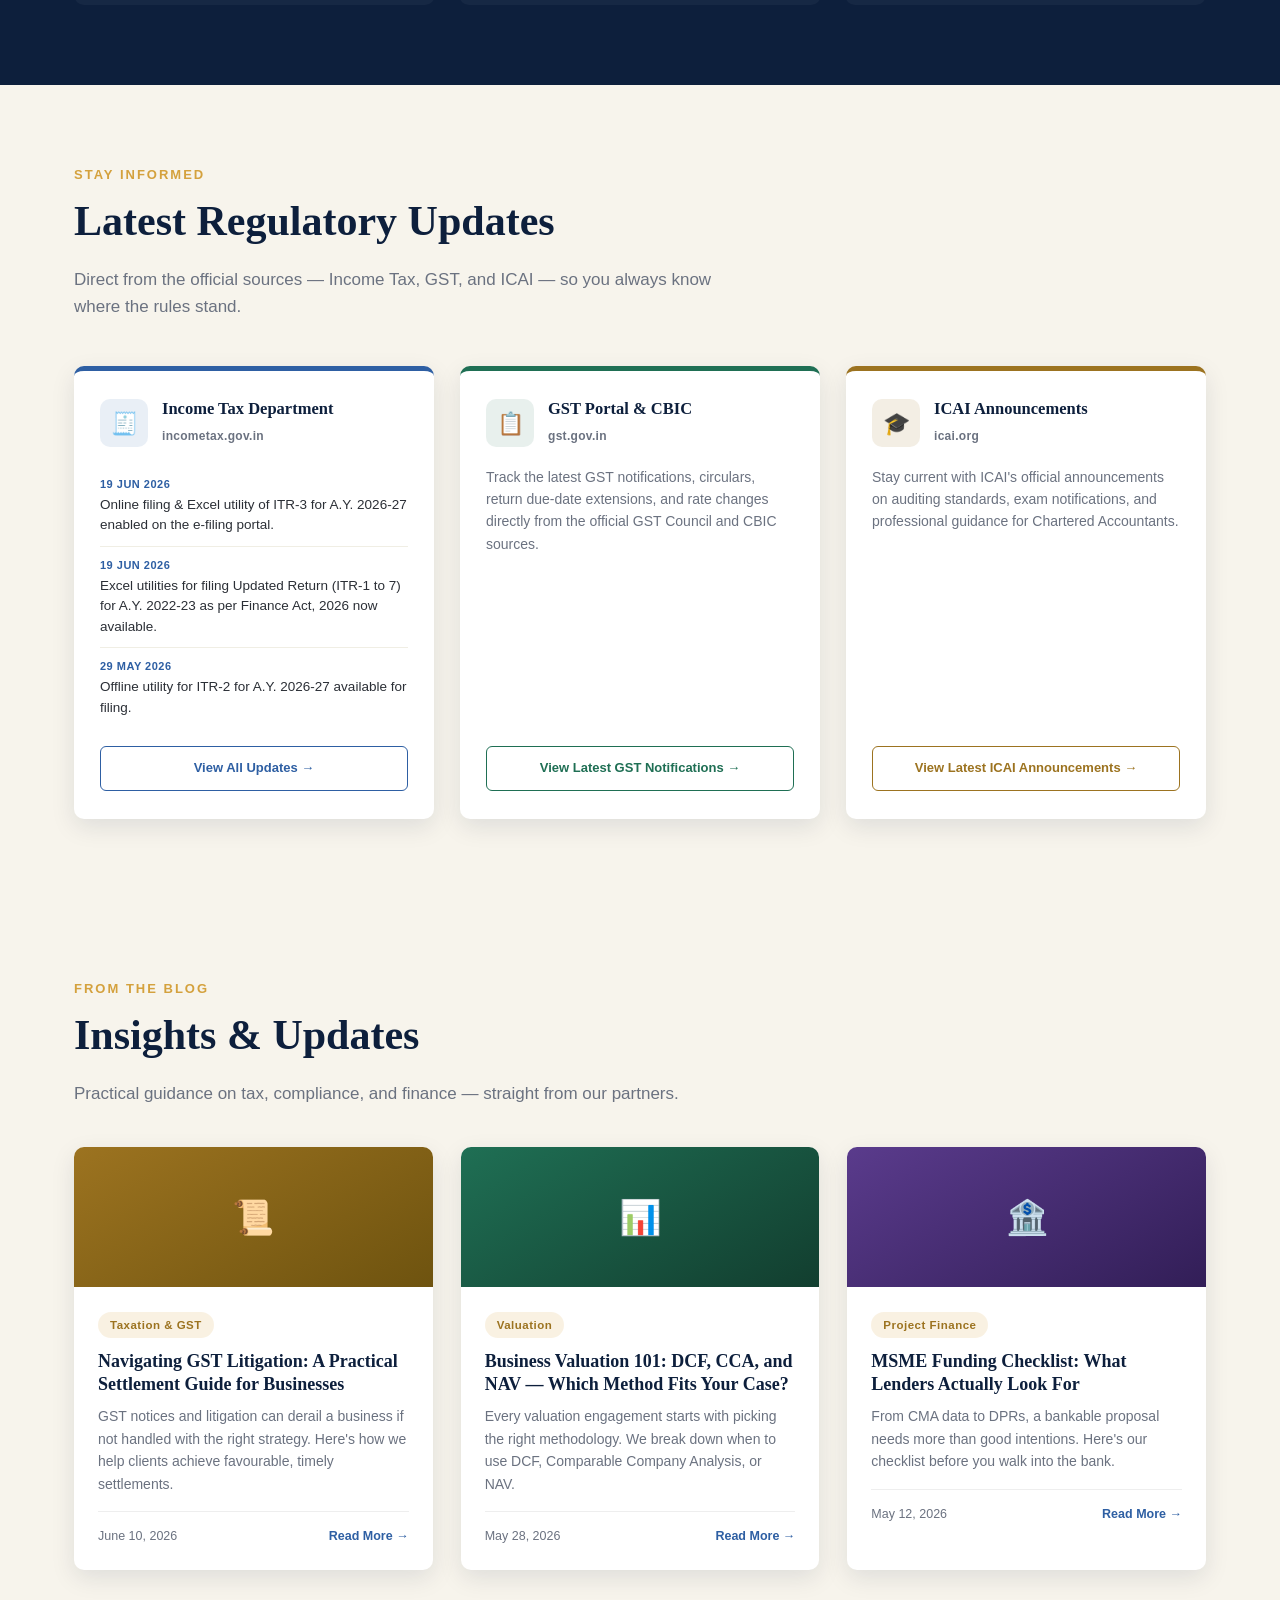
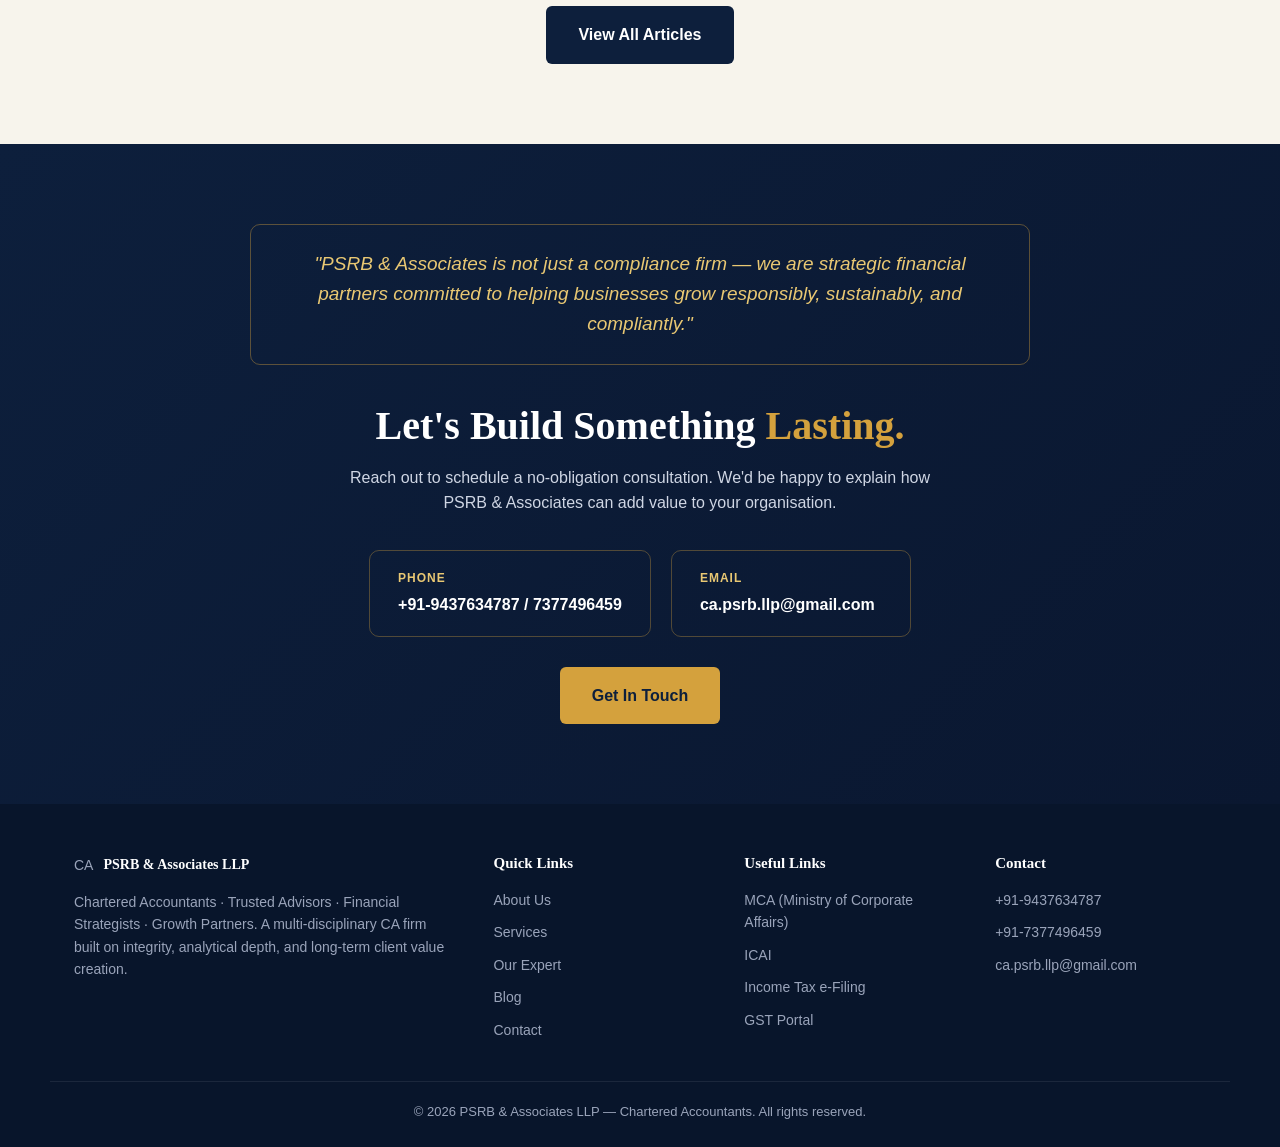
==== commit dec92d19: "Add Regulatory Updates section with distinct Income Tax, GST, and ICAI panels" ====
--- a/index.html
+++ b/index.html
@@ -117,6 +117,58 @@
   </div>
 </section>
 
+<section class="reg-updates">
+  <div class="container">
+    <span class="section-tag">Stay Informed</span>
+    <h2 class="section-title">Latest Regulatory Updates</h2>
+    <p class="section-sub">Direct from the official sources — Income Tax, GST, and ICAI — so you always know where the rules stand.</p>
+
+    <div class="reg-grid">
+
+      <div class="reg-card reg-tax">
+        <div class="reg-card-head">
+          <div class="reg-ico">🧾</div>
+          <div>
+            <h3>Income Tax Department</h3>
+            <span class="reg-source">incometax.gov.in</span>
+          </div>
+        </div>
+        <ul class="reg-list">
+          <li><span class="reg-date">19 Jun 2026</span> Online filing &amp; Excel utility of ITR-3 for A.Y. 2026-27 enabled on the e-filing portal.</li>
+          <li><span class="reg-date">19 Jun 2026</span> Excel utilities for filing Updated Return (ITR-1 to 7) for A.Y. 2022-23 as per Finance Act, 2026 now available.</li>
+          <li><span class="reg-date">29 May 2026</span> Offline utility for ITR-2 for A.Y. 2026-27 available for filing.</li>
+        </ul>
+        <a href="https://www.incometax.gov.in/iec/foportal/latest-news" target="_blank" rel="noopener" class="reg-cta">View All Updates →</a>
+      </div>
+
+      <div class="reg-card reg-gst">
+        <div class="reg-card-head">
+          <div class="reg-ico">📋</div>
+          <div>
+            <h3>GST Portal &amp; CBIC</h3>
+            <span class="reg-source">gst.gov.in</span>
+          </div>
+        </div>
+        <p class="reg-desc">Track the latest GST notifications, circulars, return due-date extensions, and rate changes directly from the official GST Council and CBIC sources.</p>
+        <a href="https://www.gst.gov.in/newsandupdates" target="_blank" rel="noopener" class="reg-cta">View Latest GST Notifications →</a>
+      </div>
+
+      <div class="reg-card reg-icai">
+        <div class="reg-card-head">
+          <div class="reg-ico">🎓</div>
+          <div>
+            <h3>ICAI Announcements</h3>
+            <span class="reg-source">icai.org</span>
+          </div>
+        </div>
+        <p class="reg-desc">Stay current with ICAI's official announcements on auditing standards, exam notifications, and professional guidance for Chartered Accountants.</p>
+        <a href="https://www.icai.org/" target="_blank" rel="noopener" class="reg-cta">View Latest ICAI Announcements →</a>
+      </div>
+
+    </div>
+  </div>
+</section>
+
 <section>
   <div class="container">
     <span class="section-tag">From The Blog</span>
--- a/assets/css/style.css
+++ b/assets/css/style.css
@@ -198,6 +198,47 @@
 @media(max-width:900px){.why-grid{grid-template-columns:1fr 1fr;}}
 @media(max-width:600px){.why-grid{grid-template-columns:1fr;}}
 
+/* REGULATORY UPDATES */
+.reg-updates{background:var(--cream);}
+.reg-grid{display:grid; grid-template-columns:repeat(3,1fr); gap:26px; margin-top:46px; align-items:stretch;}
+.reg-card{
+  background:#fff; border-radius:var(--radius); box-shadow:var(--shadow); padding:28px 26px;
+  border-top:5px solid; display:flex; flex-direction:column; transition:transform .25s ease;
+}
+.reg-card:hover{transform:translateY(-6px);}
+.reg-tax{border-top-color:var(--blue);}
+.reg-gst{border-top-color:var(--green);}
+.reg-icai{border-top-color:#9c7320;}
+.reg-card-head{display:flex; align-items:center; gap:14px; margin-bottom:18px;}
+.reg-ico{
+  width:48px; height:48px; min-width:48px; border-radius:10px; display:flex; align-items:center;
+  justify-content:center; font-size:22px;
+}
+.reg-tax .reg-ico{background:rgba(46,95,163,0.1);}
+.reg-gst .reg-ico{background:rgba(31,111,84,0.1);}
+.reg-icai .reg-ico{background:rgba(156,115,32,0.12);}
+.reg-card-head h3{font-size:16.5px; margin-bottom:2px;}
+.reg-source{font-size:12px; color:var(--muted); font-weight:600; letter-spacing:0.3px;}
+.reg-list{list-style:none; flex:1; margin-bottom:18px;}
+.reg-list li{font-size:13.5px; color:var(--text); padding:10px 0; border-bottom:1px solid #f0eee4; line-height:1.5;}
+.reg-list li:last-child{border-bottom:none;}
+.reg-date{
+  display:block; font-size:11px; font-weight:700; color:var(--blue); text-transform:uppercase;
+  letter-spacing:0.5px; margin-bottom:3px;
+}
+.reg-desc{font-size:14px; color:var(--muted); flex:1; margin-bottom:18px; line-height:1.6;}
+.reg-cta{
+  display:inline-block; font-size:13px; font-weight:700; padding:11px 0; text-align:center;
+  border-radius:6px; border:1.5px solid; margin-top:auto;
+}
+.reg-tax .reg-cta{color:var(--blue); border-color:var(--blue);}
+.reg-tax .reg-cta:hover{background:var(--blue); color:#fff;}
+.reg-gst .reg-cta{color:var(--green); border-color:var(--green);}
+.reg-gst .reg-cta:hover{background:var(--green); color:#fff;}
+.reg-icai .reg-cta{color:#9c7320; border-color:#9c7320;}
+.reg-icai .reg-cta:hover{background:#9c7320; color:#fff;}
+@media(max-width:900px){.reg-grid{grid-template-columns:1fr;}}
+
 /* TEAM */
 .team-grid{display:grid; grid-template-columns:repeat(2,1fr); gap:28px; margin-top:46px;}
 .team-card{
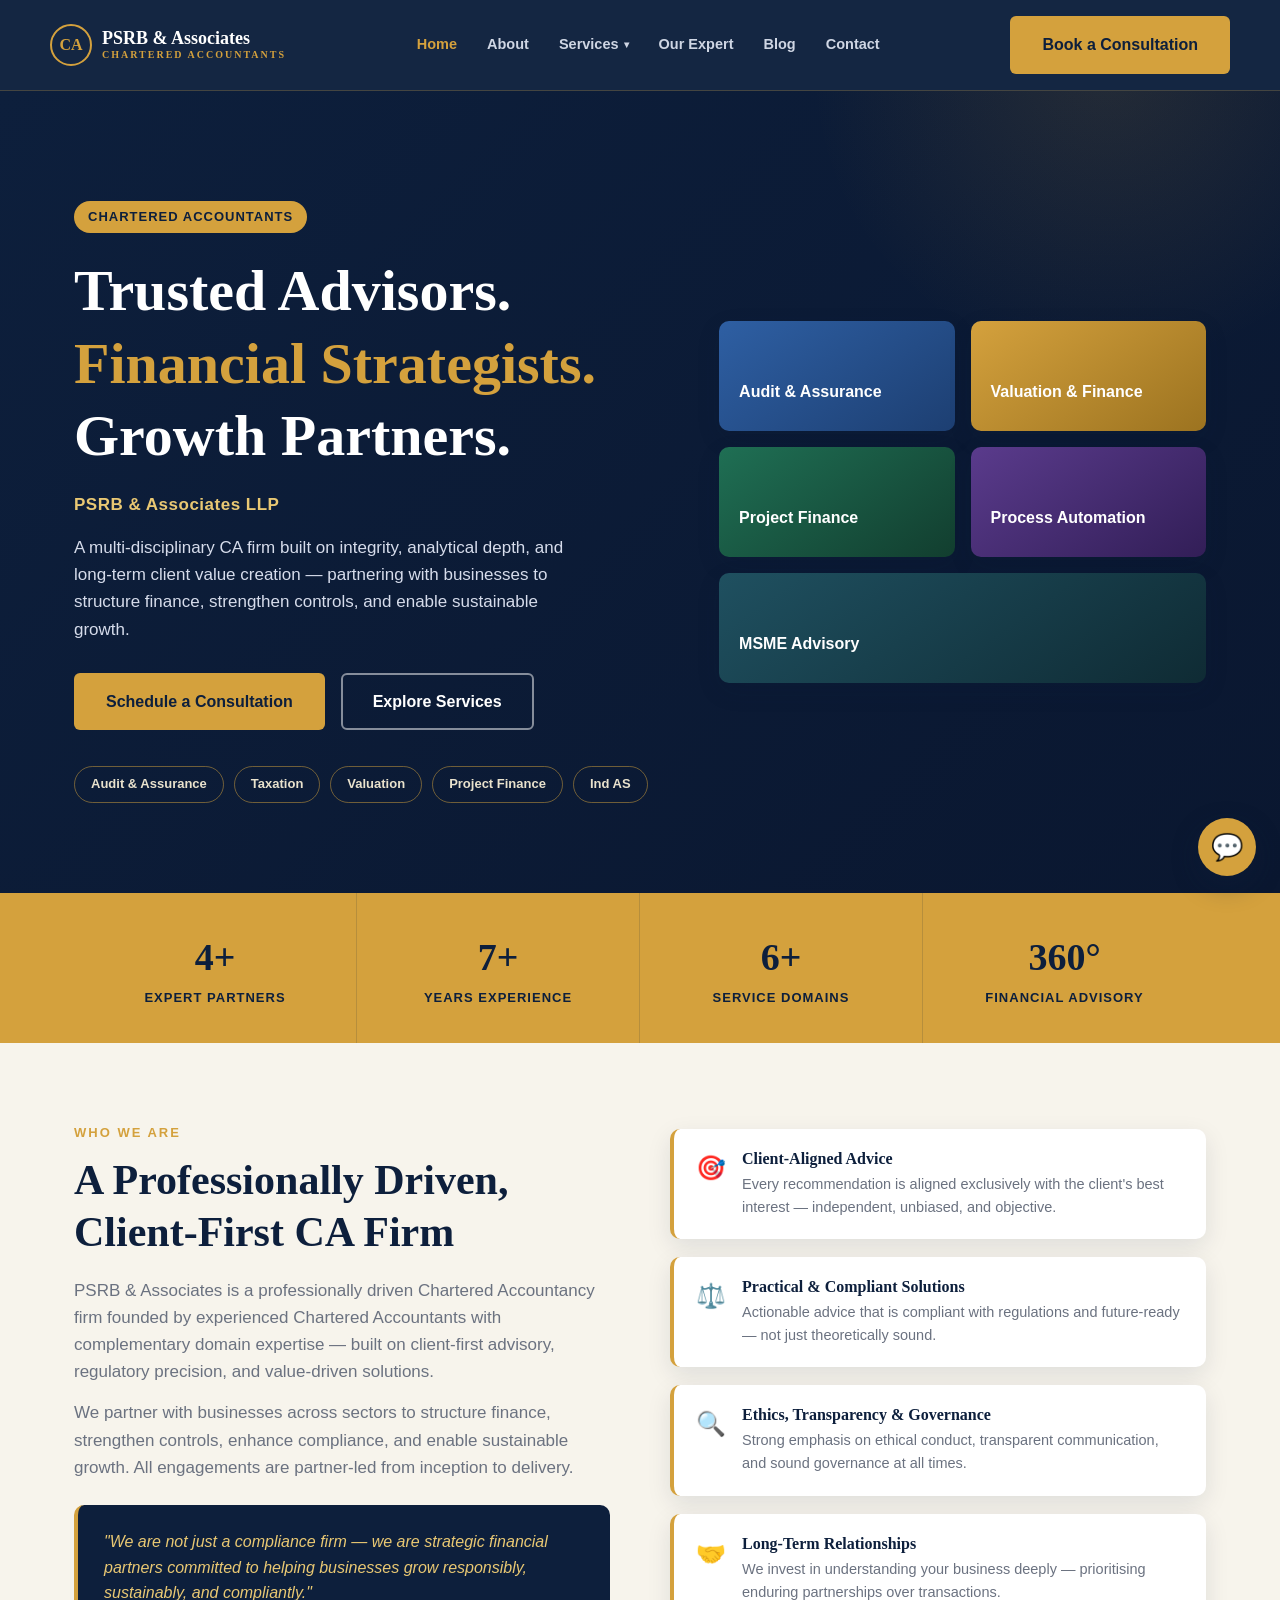
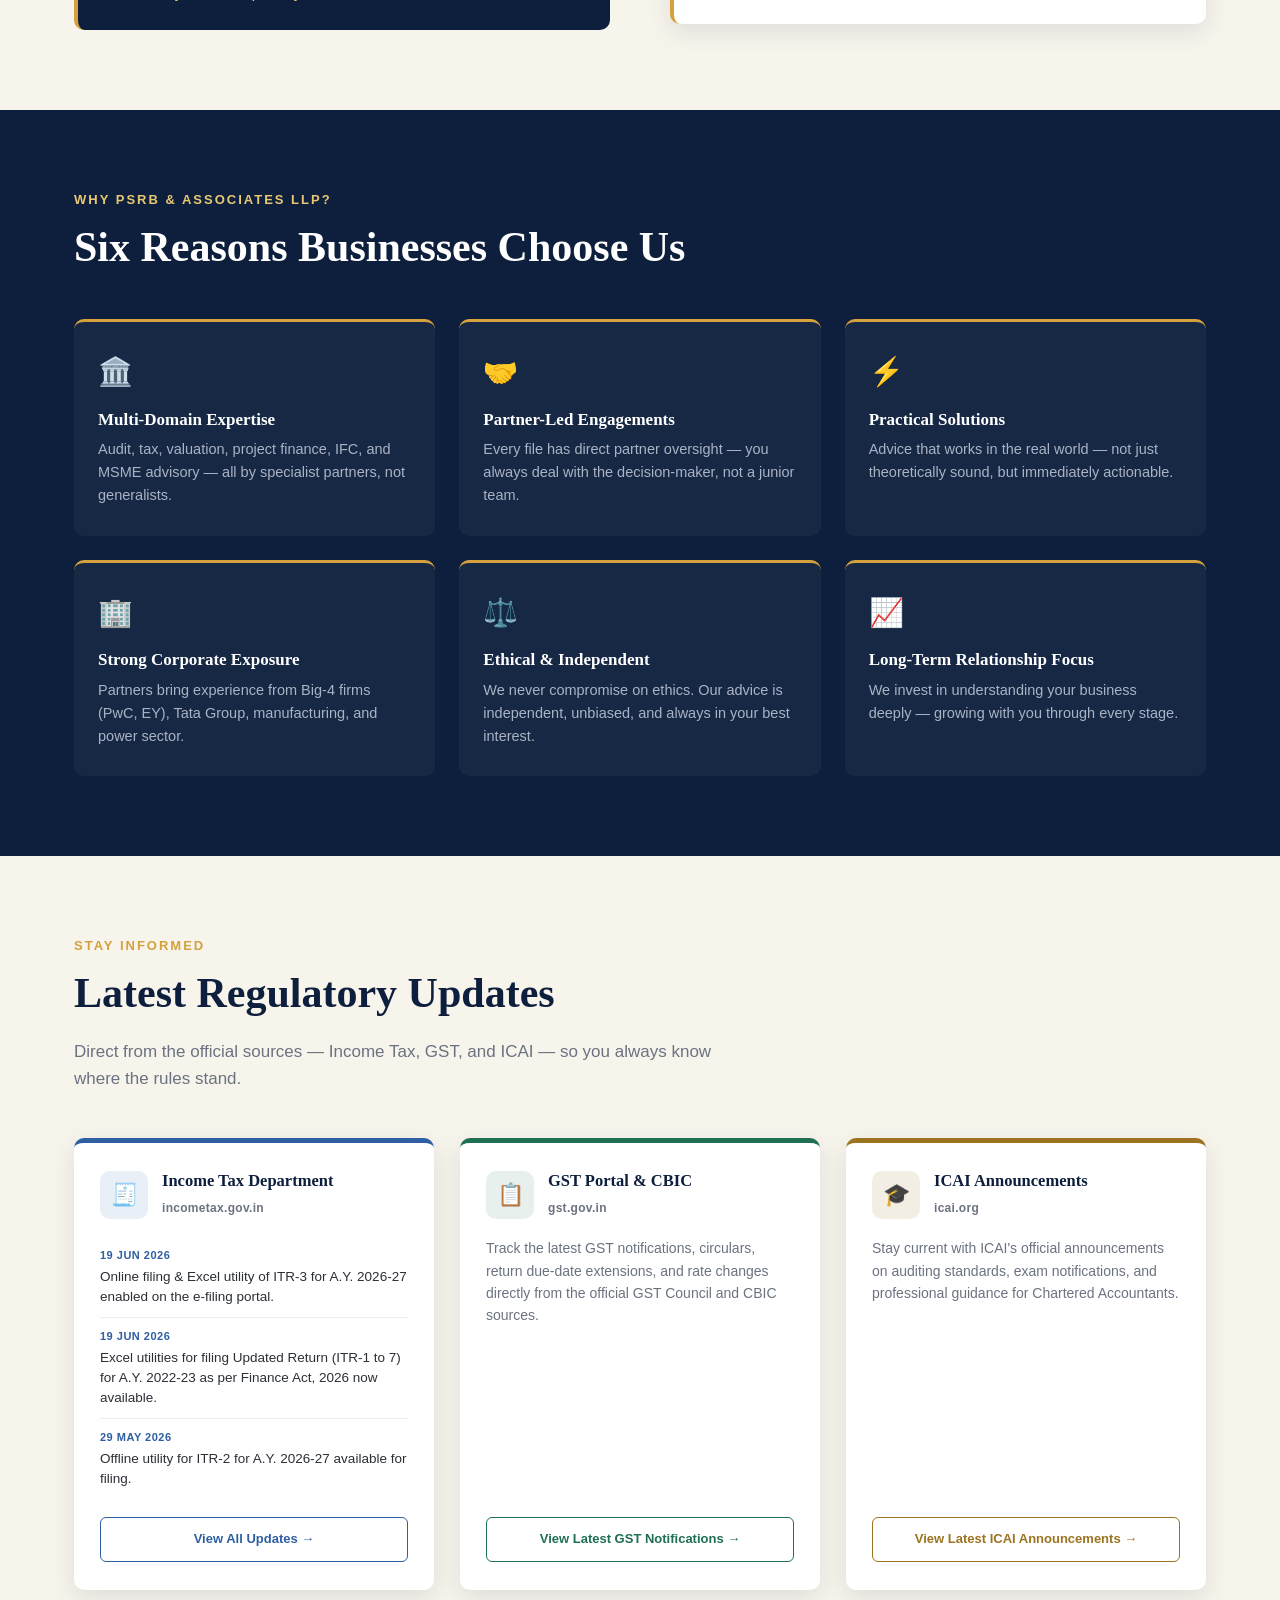
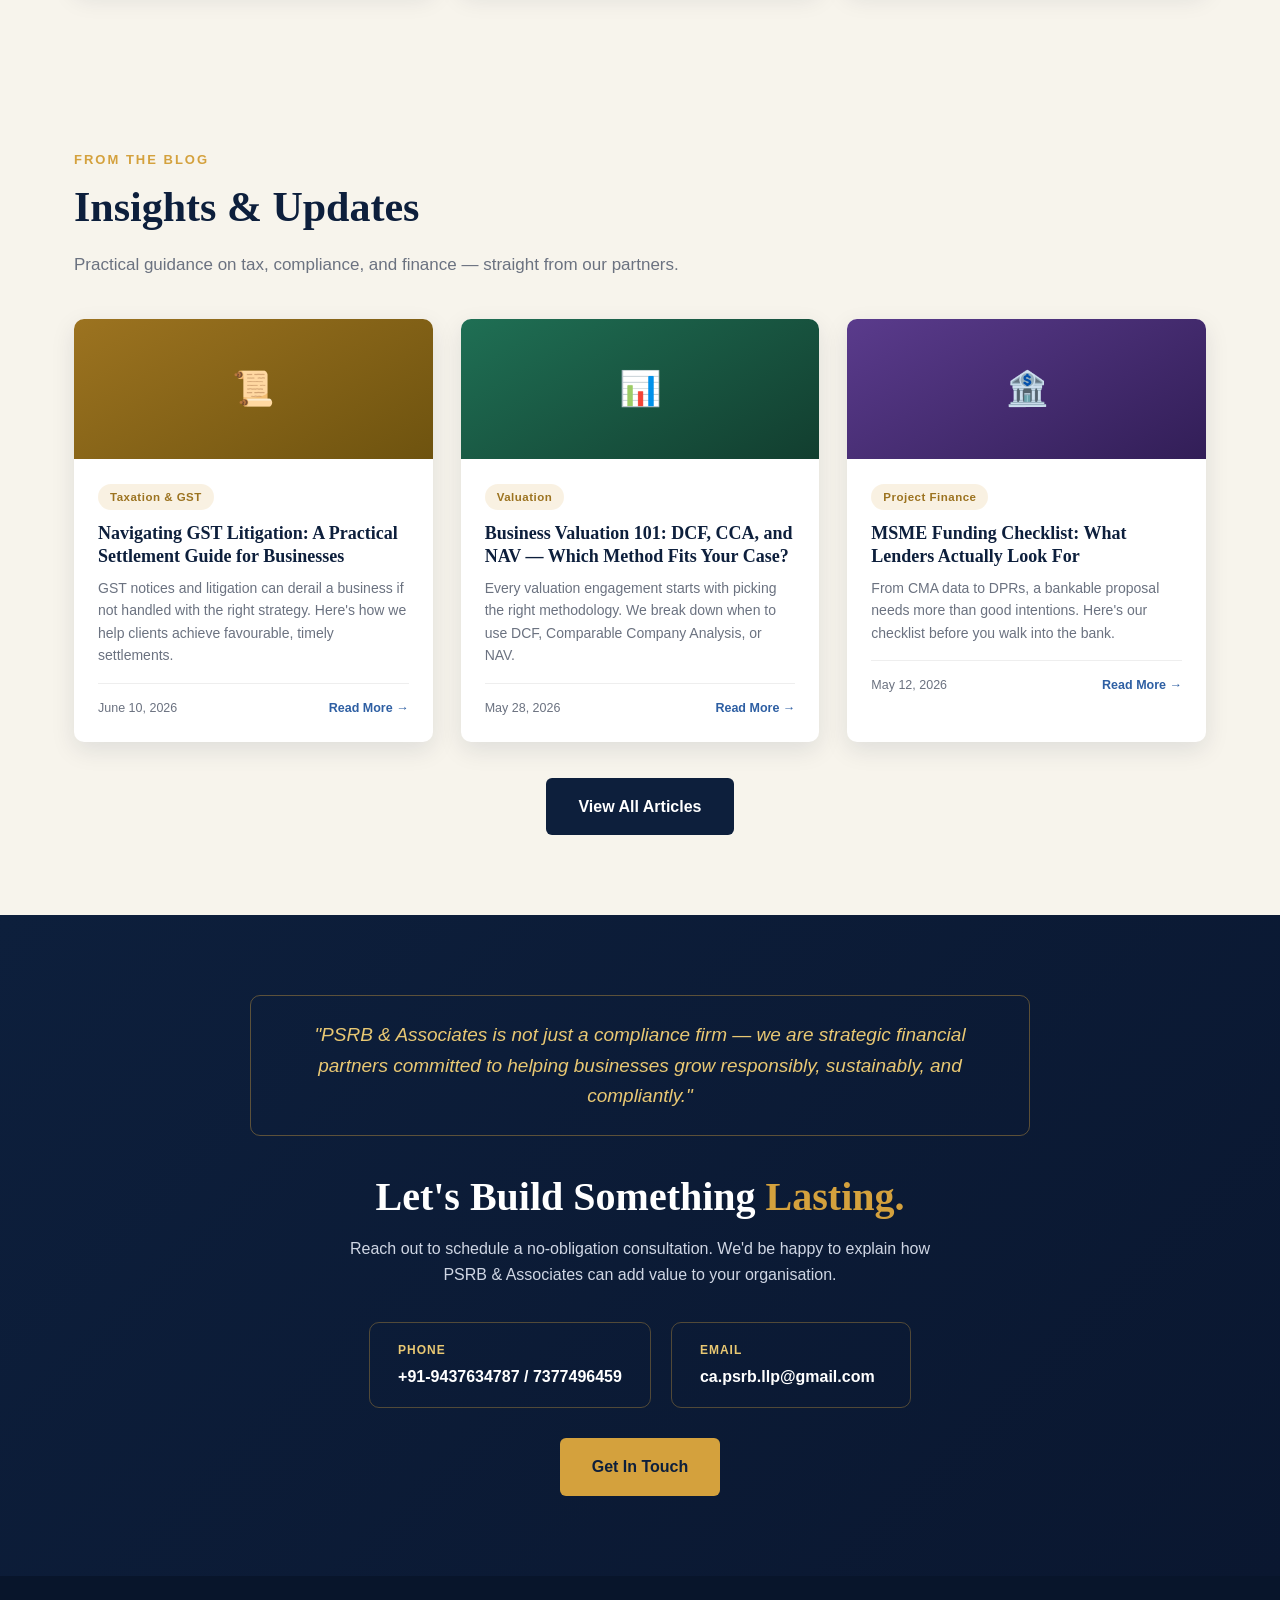
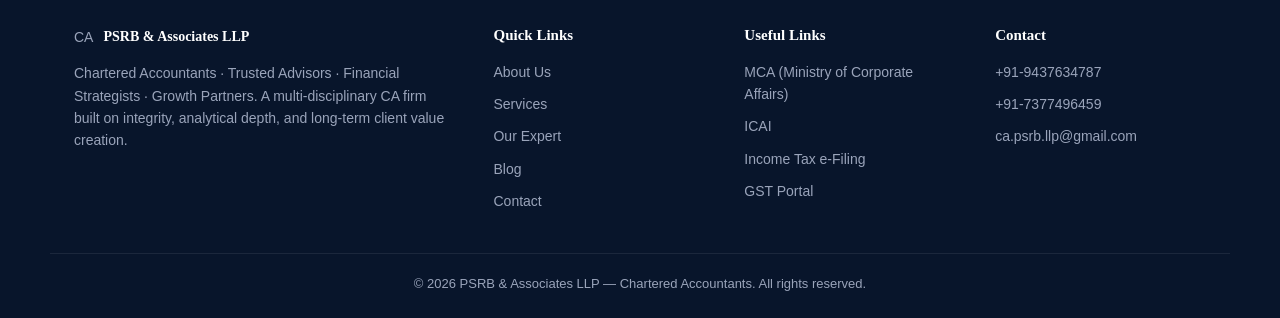
==== commit 32b6751a: "Remove service cards section from homepage; add hover dropdown under Services nav listing all 6 serv" ====
--- a/index.html
+++ b/index.html
@@ -18,7 +18,17 @@
     <nav class="links">
       <a href="index.html" class="active">Home</a>
       <a href="index.html#about">About</a>
-      <a href="services.html">Services</a>
+      <div class="dropdown">
+        <a class="has-dropdown" href="services.html">Services <span class="caret">&#9662;</span></a>
+        <div class="dropdown-menu">
+          <a href="services.html#audit">Audit &amp; Assurance</a>
+          <a href="services.html#tax">Taxation &amp; Compliance</a>
+          <a href="services.html#valuation">Valuation &amp; Transaction Advisory</a>
+          <a href="services.html#finance">Project Finance &amp; Banking</a>
+          <a href="services.html#process">Process Automation &amp; IFC</a>
+          <a href="services.html#msme">Startup &amp; MSME Advisory</a>
+        </div>
+      </div>
       <a href="team.html">Our Expert</a>
       <a href="blog/index.html">Blog</a>
       <a href="contact.html">Contact</a>
@@ -86,21 +96,6 @@
   </div>
 </section>
 
-<section class="services-section">
-  <div class="container">
-    <span class="section-tag">Our Core Service Domains</span>
-    <h2 class="section-title">Specialist Depth. One Trusted Firm.</h2>
-    <p class="section-sub">Six integrated service domains, each led by a dedicated partner — delivering specialist depth with the convenience of one trusted firm.</p>
-    <div class="svc-grid">
-      <a class="svc-card svc1" href="services.html#audit"><div class="num">01</div><h3>Audit &amp; Assurance</h3><p>Statutory, Tax, Internal &amp; Concurrent Audit</p><span class="more">Learn more →</span></a>
-      <a class="svc-card svc2" href="services.html#tax"><div class="num">02</div><h3>Taxation &amp; Compliance</h3><p>Income Tax, GST, Corporate Tax &amp; Litigation</p><span class="more">Learn more →</span></a>
-      <a class="svc-card svc3" href="services.html#valuation"><div class="num">03</div><h3>Valuation &amp; Transaction Advisory</h3><p>Business Valuation, M&amp;A, Financial Modelling</p><span class="more">Learn more →</span></a>
-      <a class="svc-card svc4" href="services.html#finance"><div class="num">04</div><h3>Project Finance &amp; Banking</h3><p>DPR, CMA Data, Term Loans &amp; NBFC Liaison</p><span class="more">Learn more →</span></a>
-      <a class="svc-card svc5" href="services.html#process"><div class="num">05</div><h3>Process Automation &amp; IFC</h3><p>IFC Design, SOPs, ERP &amp; MIS Advisory</p><span class="more">Learn more →</span></a>
-      <a class="svc-card svc6" href="services.html#msme"><div class="num">06</div><h3>Startup &amp; MSME Advisory</h3><p>Entity Formation, Growth Advisory, Fundraise</p><span class="more">Learn more →</span></a>
-    </div>
-  </div>
-</section>
 
 <section class="why-section">
   <div class="container">
--- a/assets/css/style.css
+++ b/assets/css/style.css
@@ -60,10 +60,26 @@
 .brand .name{font-family:Georgia,serif; font-weight:700; font-size:18px; line-height:1.1;}
 .brand .name small{display:block; font-size:10px; letter-spacing:2px; color:var(--gold); font-weight:600;}
 nav.links{display:flex; gap:30px; align-items:center;}
-nav.links a{color:#cfd6e4; font-weight:600; font-size:14.5px; position:relative; padding:6px 0;}
+nav.links > a, nav.links > div{color:#cfd6e4; font-weight:600; font-size:14.5px; position:relative; padding:6px 0;}
 nav.links a:hover, nav.links a.active{color:var(--gold);}
 .nav-cta{display:flex; align-items:center; gap:18px;}
 .menu-toggle{display:none; background:none; border:none; color:#fff; font-size:26px; cursor:pointer;}
+
+/* SERVICES DROPDOWN */
+.dropdown{position:relative;}
+.has-dropdown{display:inline-flex; align-items:center; gap:5px; cursor:pointer;}
+.has-dropdown .caret{font-size:10px; transition:transform .2s ease;}
+.dropdown-menu{
+  position:absolute; top:36px; left:50%; transform:translateX(-50%); background:#fff;
+  border-radius:8px; box-shadow:0 16px 36px rgba(13,31,60,0.25); padding:10px; width:280px;
+  opacity:0; visibility:hidden; transition:all .2s ease; z-index:50;
+}
+.dropdown:hover .dropdown-menu{opacity:1; visibility:visible; top:30px;}
+.dropdown:hover .caret{transform:rotate(180deg);}
+.dropdown-menu a{
+  display:block; padding:10px 14px; border-radius:6px; color:var(--navy) !important; font-size:14px; font-weight:600;
+}
+.dropdown-menu a:hover{background:var(--cream); color:var(--gold) !important;}
 
 @media (max-width:900px){
   nav.links{
@@ -71,9 +87,13 @@
     flex-direction:column; align-items:flex-start; gap:0; max-height:0; overflow:hidden;
     transition:max-height .3s ease; border-top:1px solid rgba(212,161,61,0.2);
   }
-  nav.links.open{max-height:480px;}
-  nav.links a{width:100%; padding:14px 24px; border-bottom:1px solid rgba(255,255,255,0.06);}
+  nav.links.open{max-height:600px; overflow-y:auto;}
+  nav.links > a, nav.links > div{width:100%; padding:14px 24px; border-bottom:1px solid rgba(255,255,255,0.06);}
   .menu-toggle{display:block;}
+  .dropdown-menu{position:static; opacity:1; visibility:visible; transform:none; width:100%; box-shadow:none;
+    background:rgba(255,255,255,0.04); display:none; padding:0;}
+  .dropdown.open .dropdown-menu{display:block;}
+  .dropdown-menu a{color:#cfd6e4 !important; padding:10px 36px;}
   .nav-cta .btn{display:none;}
 }
 
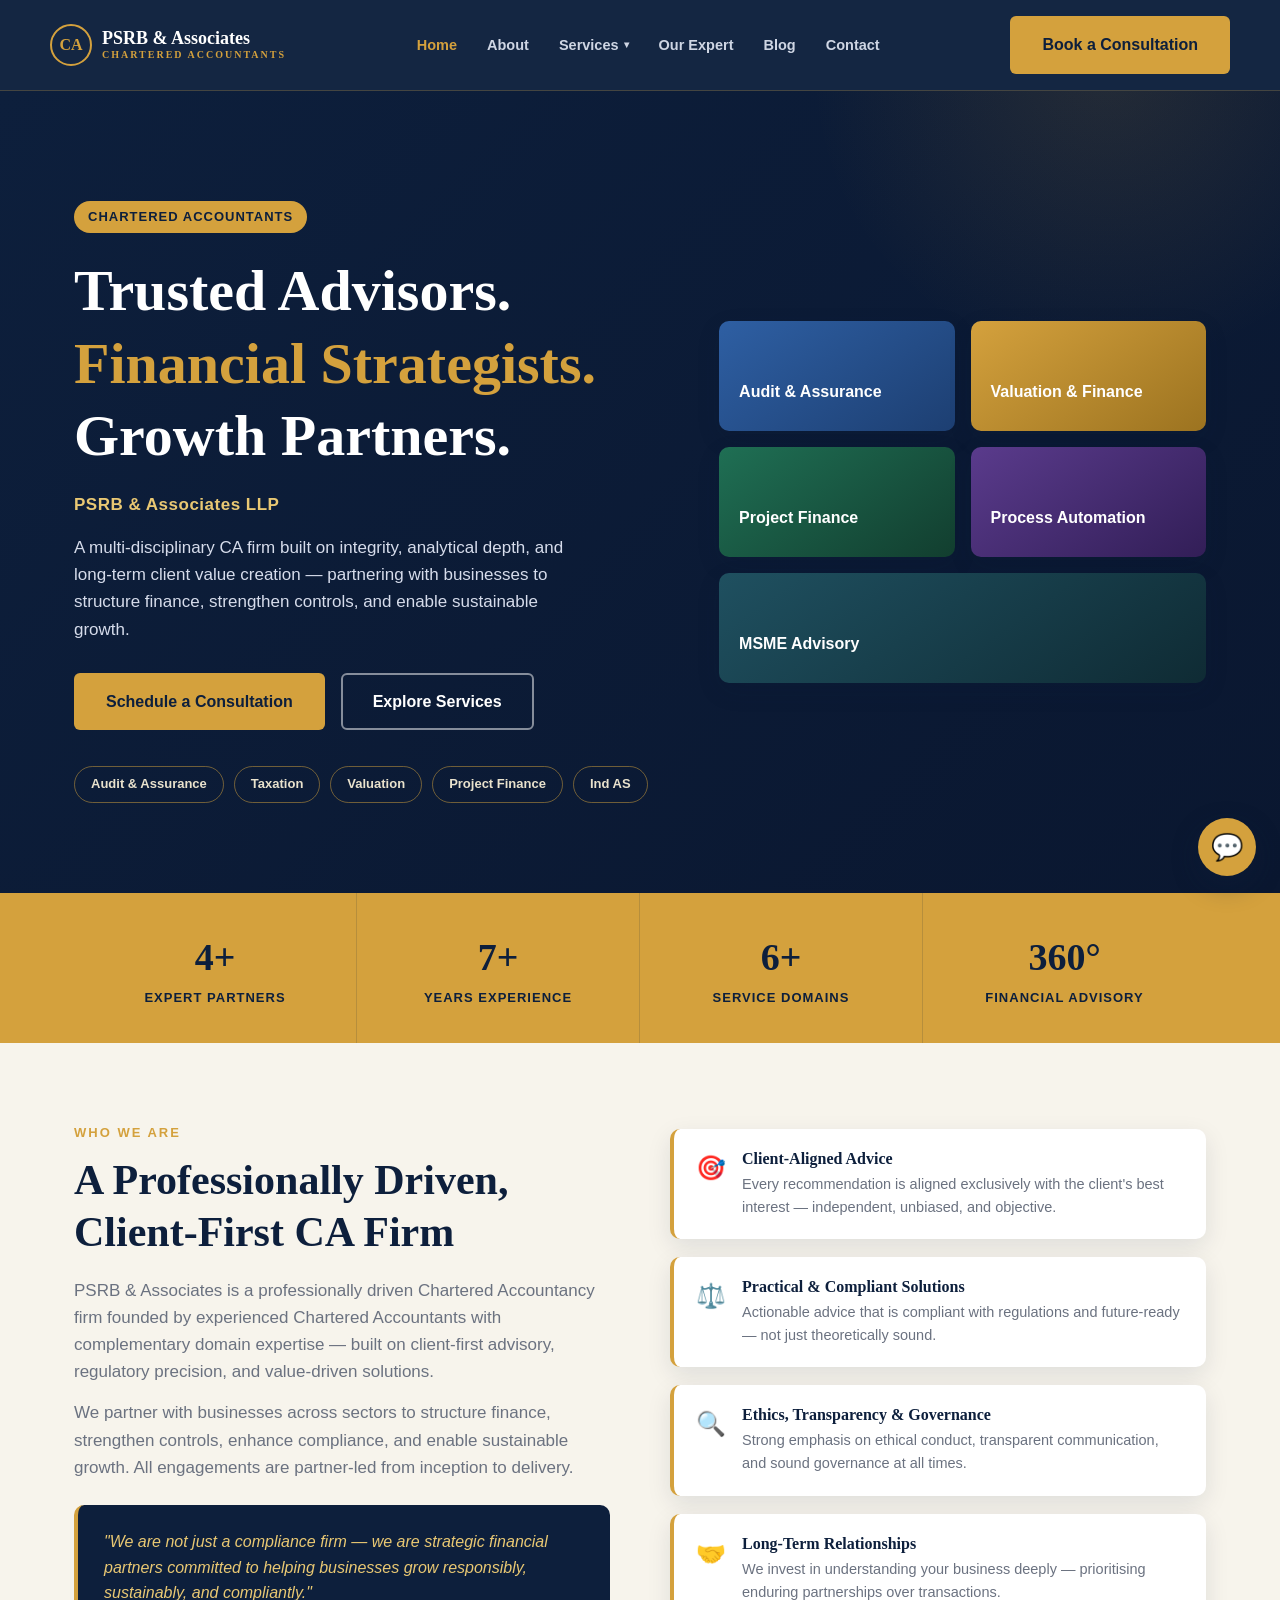
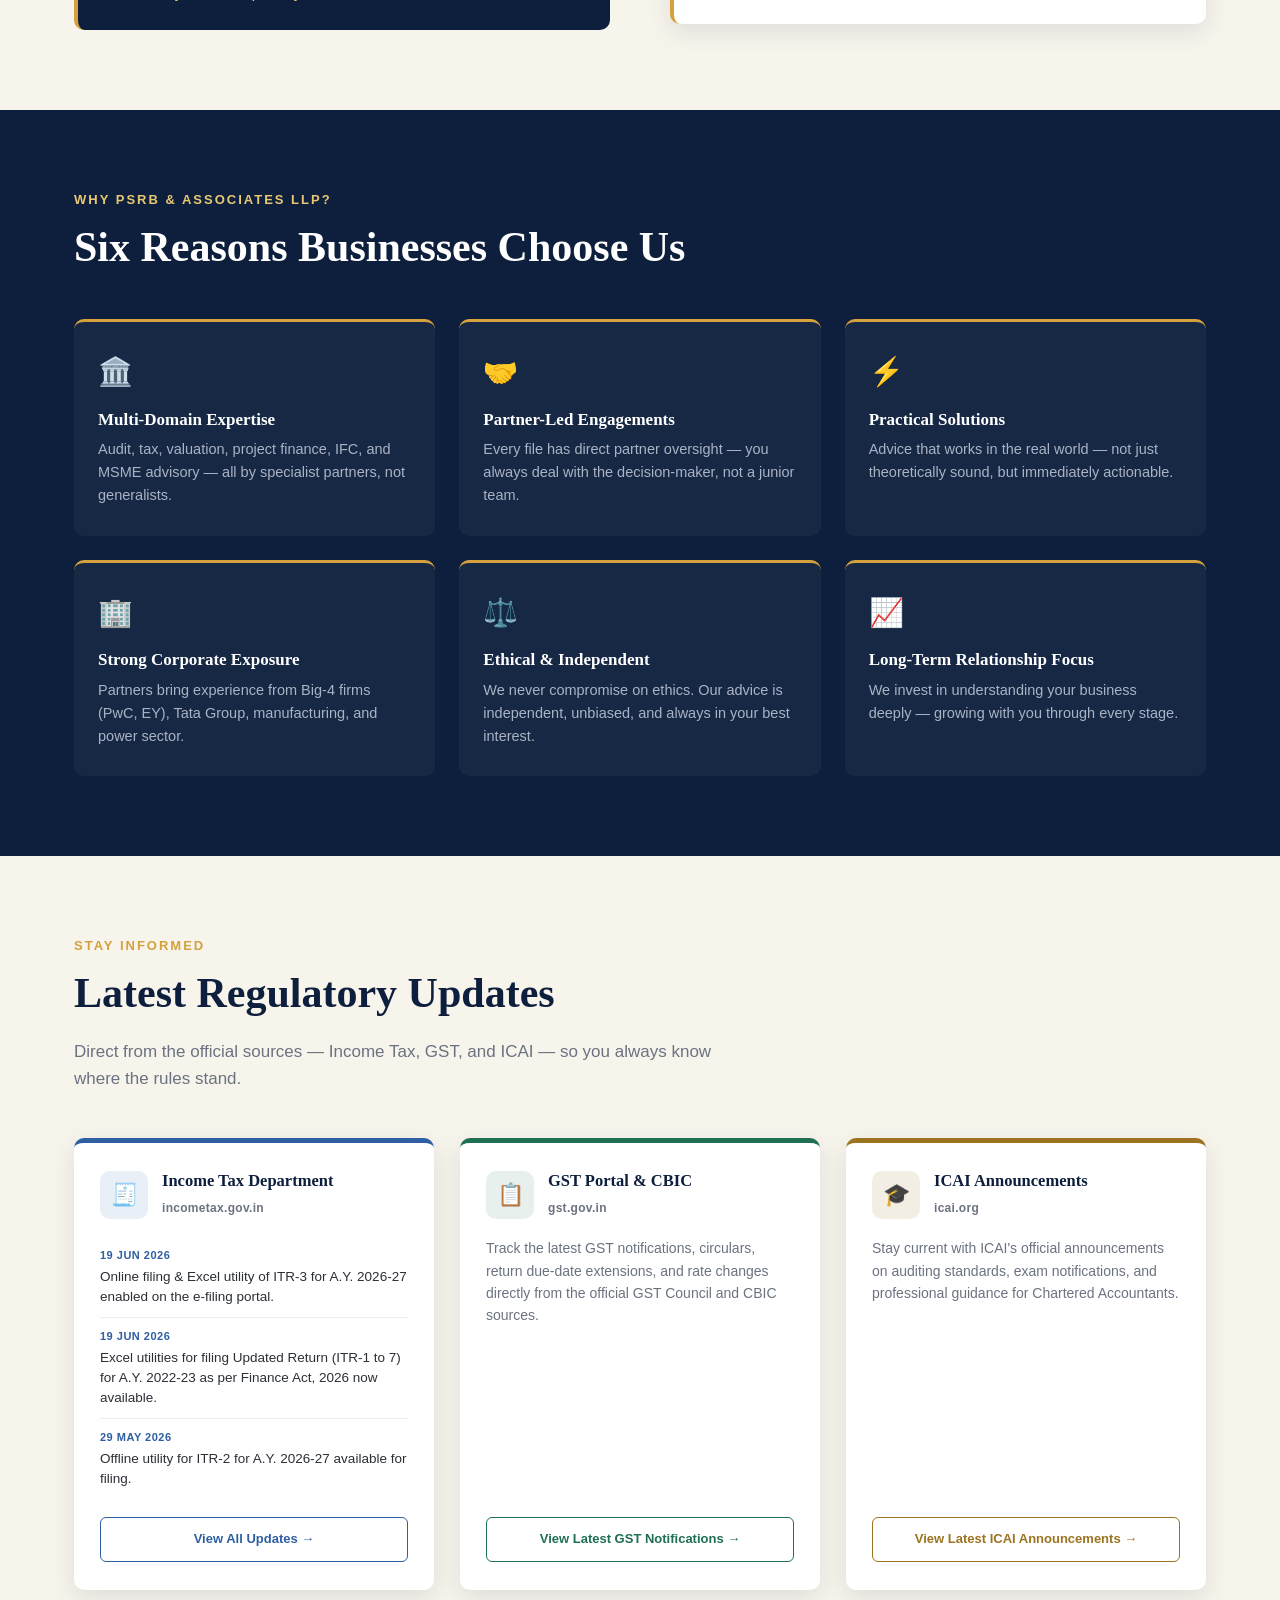
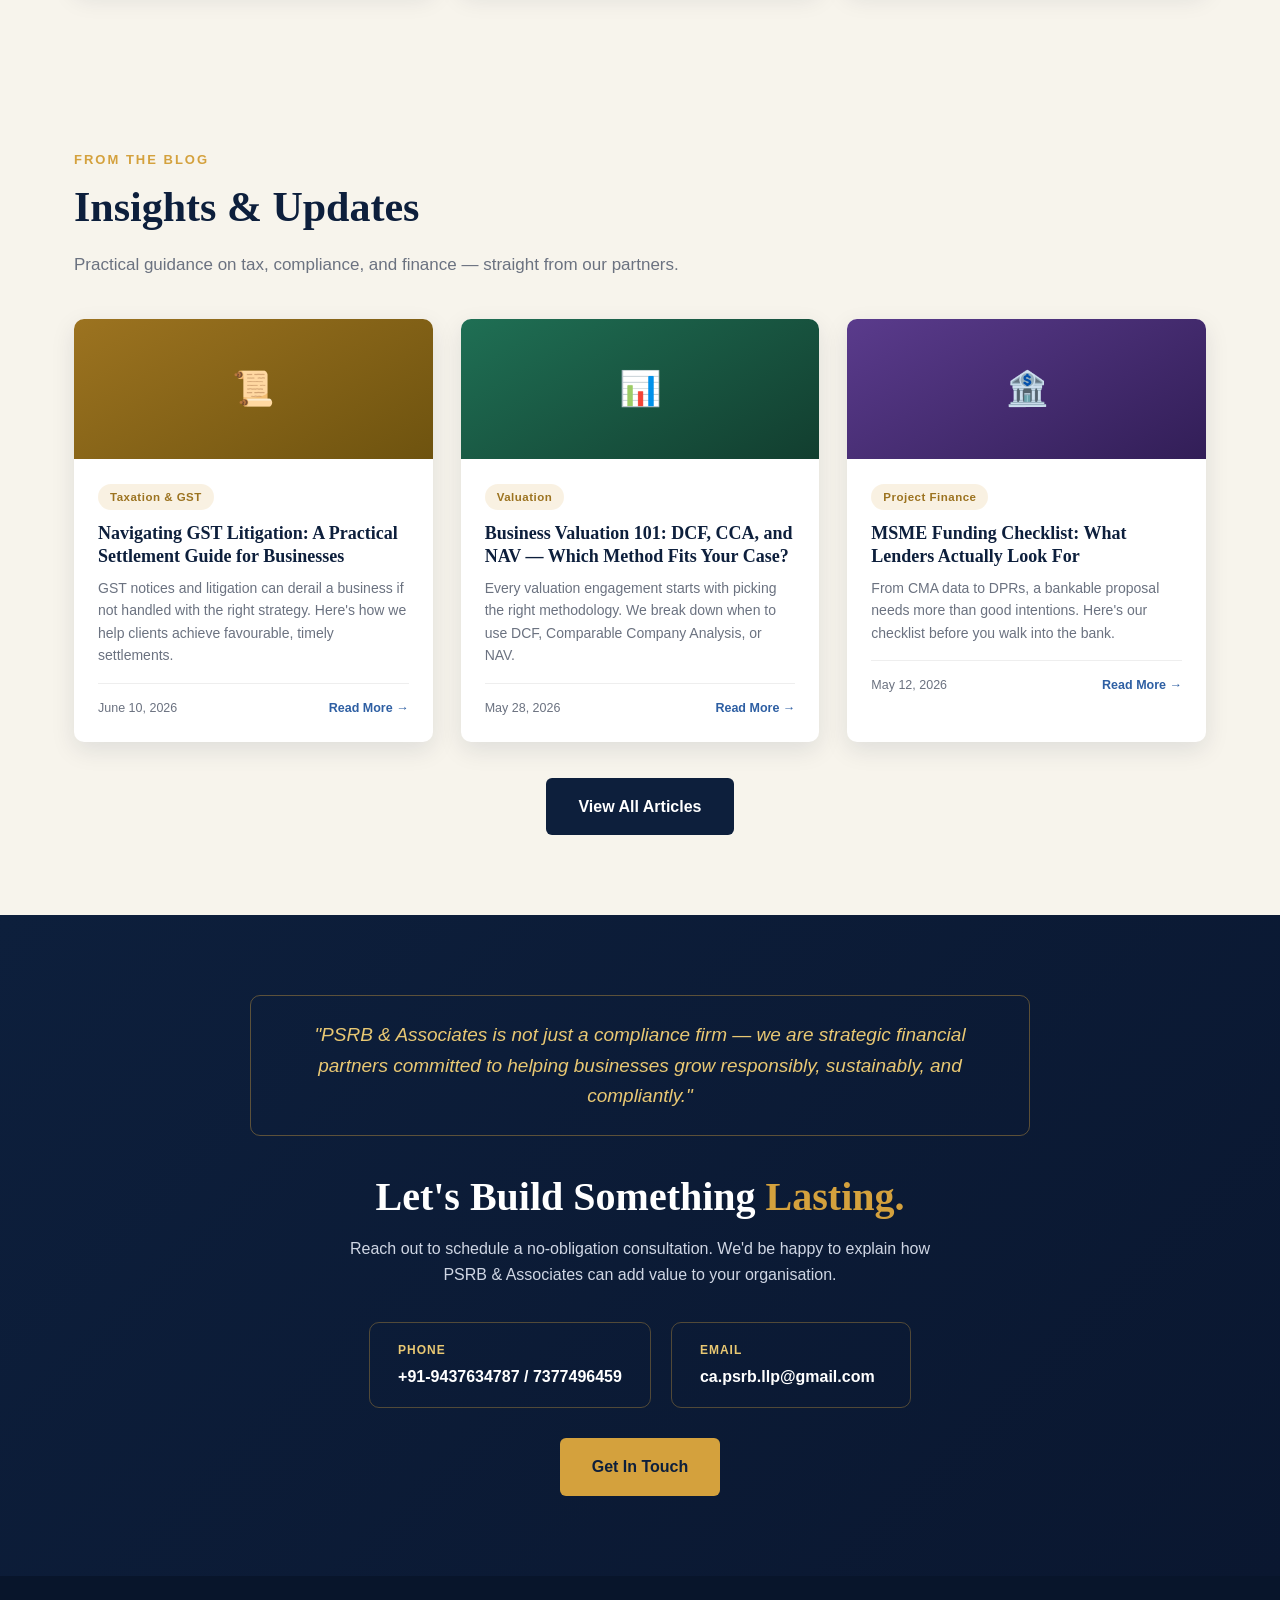
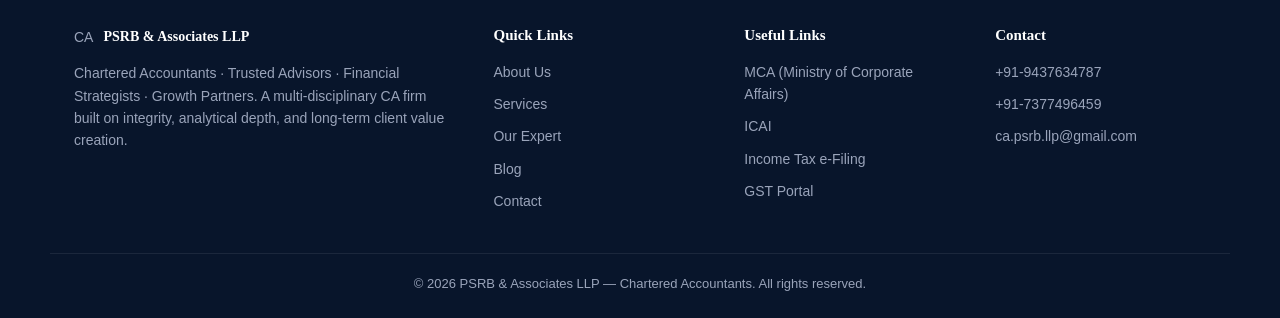
==== commit 6a7048e9: "Cache-bust CSS/JS assets to force browsers to fetch latest dropdown styling" ====
--- a/index.html
+++ b/index.html
@@ -5,7 +5,7 @@
 <meta name="viewport" content="width=device-width, initial-scale=1.0">
 <title>PSRB & Associates LLP | Chartered Accountants — Audit, Tax, Valuation, Finance</title>
 <meta name="description" content="PSRB & Associates LLP is a multi-disciplinary Chartered Accountancy firm offering Audit & Assurance, Taxation, Valuation, Project Finance, Process Automation and MSME Advisory.">
-<link rel="stylesheet" href="assets/css/style.css">
+<link rel="stylesheet" href="assets/css/style.css?v=1782010946">
 </head>
 <body>
 
@@ -227,8 +227,8 @@
   <div class="footer-bottom">&copy; 2026 PSRB &amp; Associates LLP — Chartered Accountants. All rights reserved.</div>
 </footer>
 
-<script src="assets/js/script.js"></script>
-<script src="assets/js/blog-data.js"></script>
+<script src="assets/js/script.js?v=1782010946"></script>
+<script src="assets/js/blog-data.js?v=1782010946"></script>
 <script>
   var grid = document.getElementById('home-blog-grid');
   if (grid && window.PSRB_POSTS) {
@@ -237,6 +237,6 @@
     });
   }
 </script>
-<script src="assets/js/chatbot.js" data-prefix=""></script>
+<script src="assets/js/chatbot.js?v=1782010946" data-prefix=""></script>
 </body>
 </html>
--- a/assets/css/style.css
+++ b/assets/css/style.css
@@ -60,15 +60,20 @@
 .brand .name{font-family:Georgia,serif; font-weight:700; font-size:18px; line-height:1.1;}
 .brand .name small{display:block; font-size:10px; letter-spacing:2px; color:var(--gold); font-weight:600;}
 nav.links{display:flex; gap:30px; align-items:center;}
-nav.links > a, nav.links > div{color:#cfd6e4; font-weight:600; font-size:14.5px; position:relative; padding:6px 0;}
+nav.links > a{color:#cfd6e4; font-weight:600; font-size:14.5px; line-height:1; position:relative; padding:6px 0; display:flex; align-items:center;}
+nav.links > div.dropdown{padding:0;}
 nav.links a:hover, nav.links a.active{color:var(--gold);}
 .nav-cta{display:flex; align-items:center; gap:18px;}
 .menu-toggle{display:none; background:none; border:none; color:#fff; font-size:26px; cursor:pointer;}
 
 /* SERVICES DROPDOWN */
-.dropdown{position:relative;}
-.has-dropdown{display:inline-flex; align-items:center; gap:5px; cursor:pointer;}
-.has-dropdown .caret{font-size:10px; transition:transform .2s ease;}
+.dropdown{position:relative; display:flex; align-items:center; height:100%;}
+.has-dropdown{
+  display:flex; align-items:center; gap:5px; cursor:pointer; color:#cfd6e4; font-weight:600;
+  font-size:14.5px; line-height:1; padding:6px 0;
+}
+.has-dropdown:hover{color:var(--gold);}
+.has-dropdown .caret{font-size:10px; line-height:1; display:inline-block; transition:transform .2s ease;}
 .dropdown-menu{
   position:absolute; top:36px; left:50%; transform:translateX(-50%); background:#fff;
   border-radius:8px; box-shadow:0 16px 36px rgba(13,31,60,0.25); padding:10px; width:280px;
@@ -78,6 +83,7 @@
 .dropdown:hover .caret{transform:rotate(180deg);}
 .dropdown-menu a{
   display:block; padding:10px 14px; border-radius:6px; color:var(--navy) !important; font-size:14px; font-weight:600;
+  line-height:1.4;
 }
 .dropdown-menu a:hover{background:var(--cream); color:var(--gold) !important;}
 
@@ -88,7 +94,10 @@
     transition:max-height .3s ease; border-top:1px solid rgba(212,161,61,0.2);
   }
   nav.links.open{max-height:600px; overflow-y:auto;}
-  nav.links > a, nav.links > div{width:100%; padding:14px 24px; border-bottom:1px solid rgba(255,255,255,0.06);}
+  nav.links > a, nav.links > div.dropdown{width:100%; padding:0; border-bottom:1px solid rgba(255,255,255,0.06);}
+  nav.links > a{padding:14px 24px;}
+  .dropdown{flex-direction:column; align-items:flex-start;}
+  .has-dropdown{width:100%; padding:14px 24px; justify-content:space-between;}
   .menu-toggle{display:block;}
   .dropdown-menu{position:static; opacity:1; visibility:visible; transform:none; width:100%; box-shadow:none;
     background:rgba(255,255,255,0.04); display:none; padding:0;}
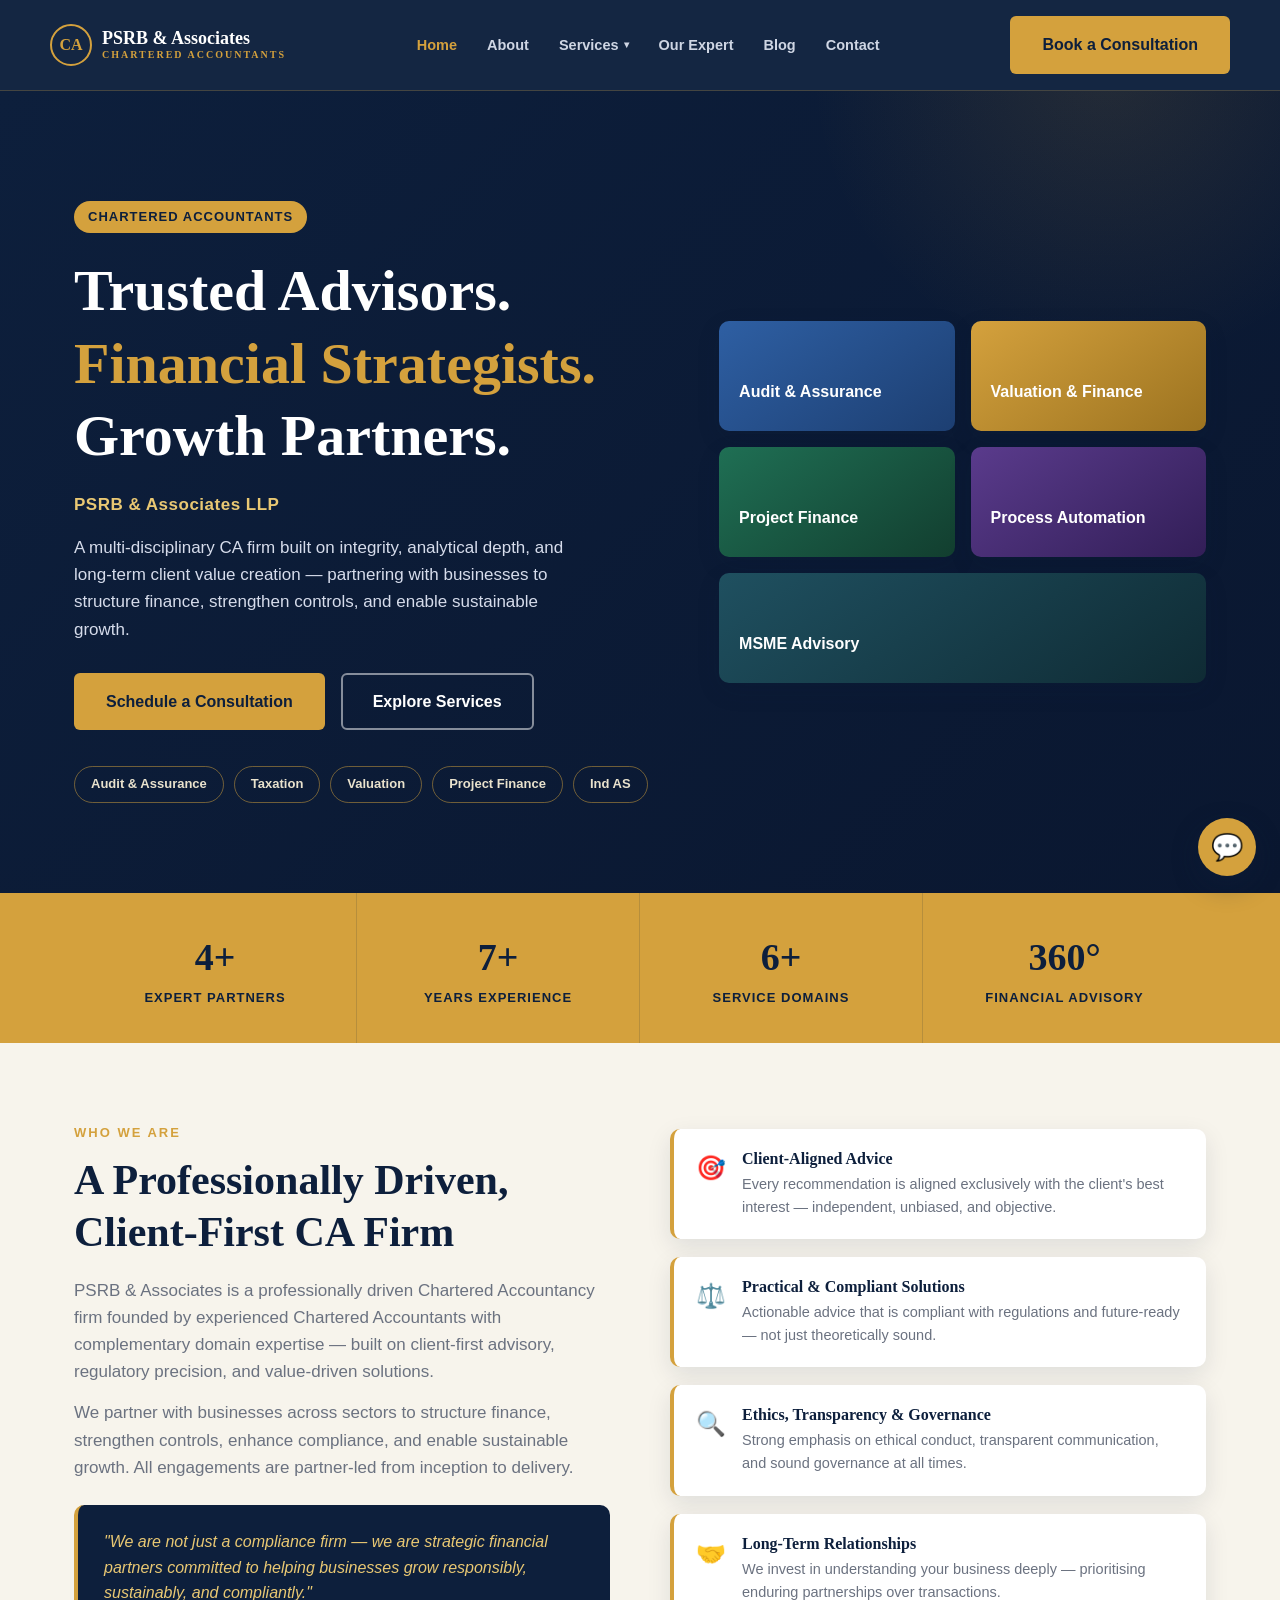
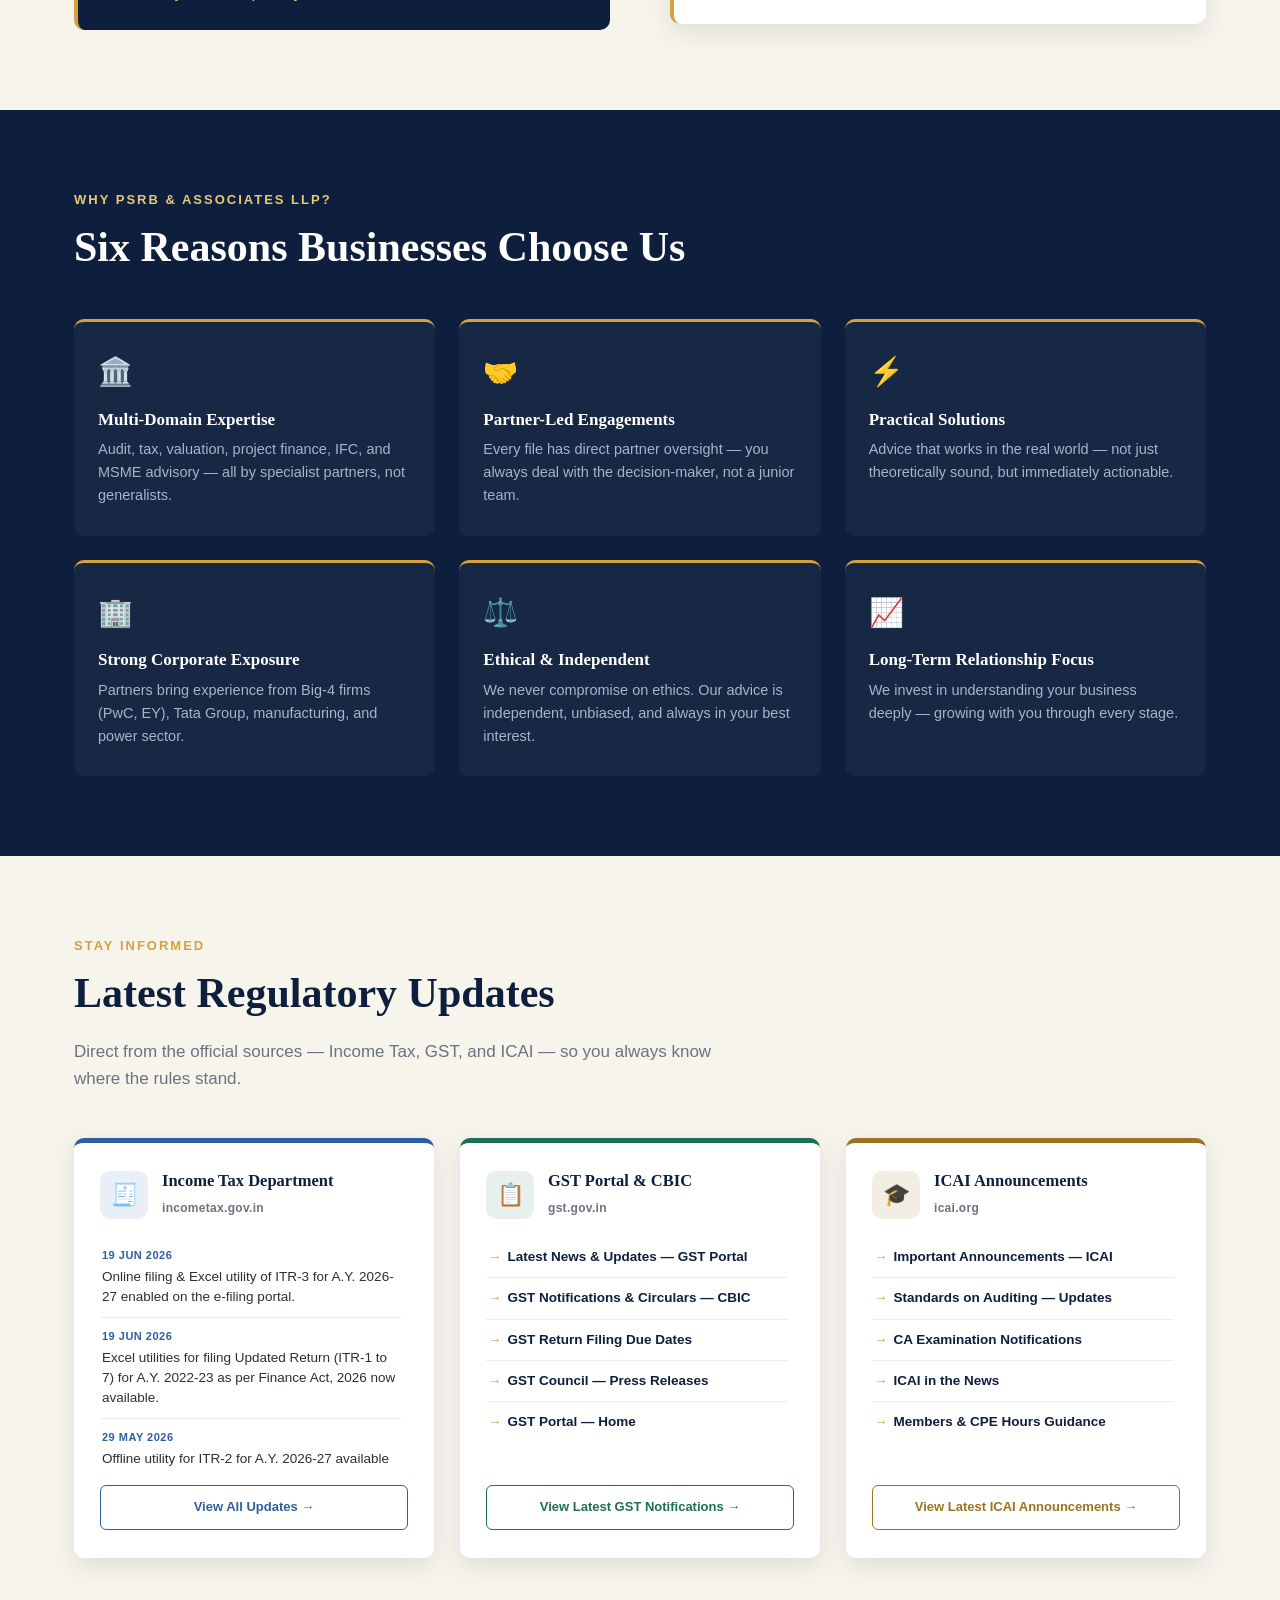
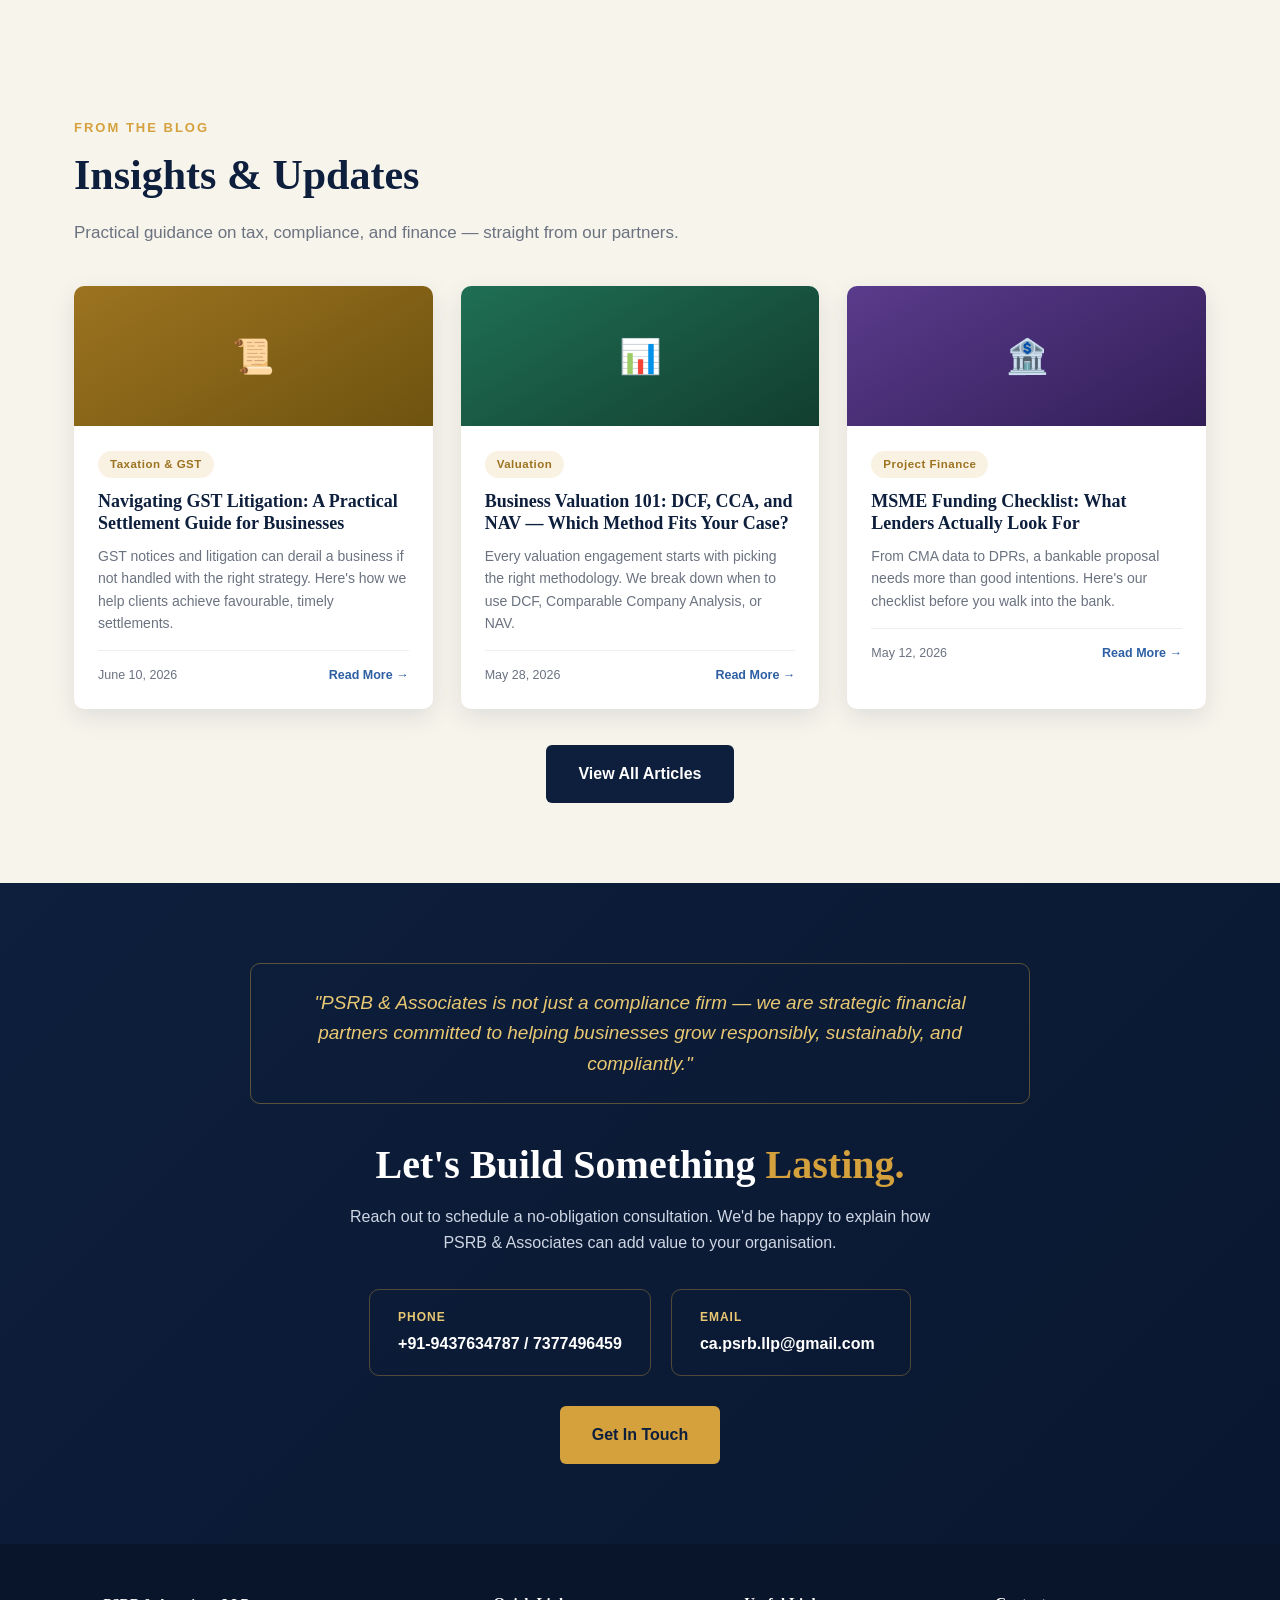
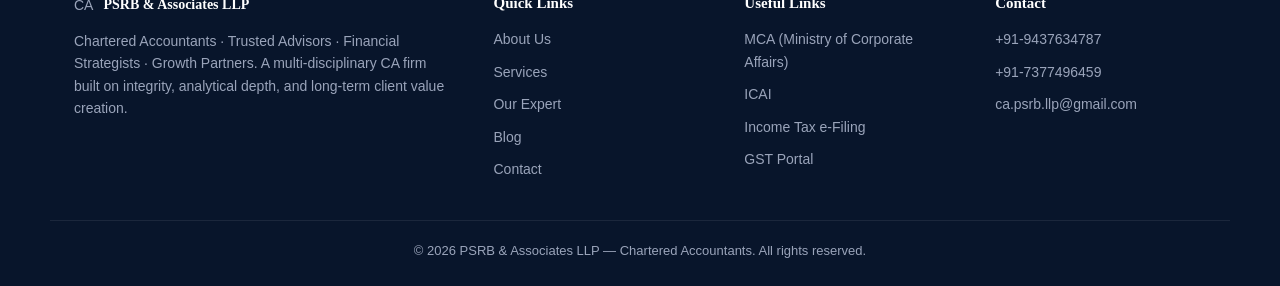
==== commit 4123e953: "Make regulatory updates list scrollable; add real resource links for GST and ICAI panels" ====
--- a/index.html
+++ b/index.html
@@ -5,7 +5,7 @@
 <meta name="viewport" content="width=device-width, initial-scale=1.0">
 <title>PSRB & Associates LLP | Chartered Accountants — Audit, Tax, Valuation, Finance</title>
 <meta name="description" content="PSRB & Associates LLP is a multi-disciplinary Chartered Accountancy firm offering Audit & Assurance, Taxation, Valuation, Project Finance, Process Automation and MSME Advisory.">
-<link rel="stylesheet" href="assets/css/style.css?v=1782010946">
+<link rel="stylesheet" href="assets/css/style.css?v=1782011162">
 </head>
 <body>
 
@@ -132,6 +132,9 @@
           <li><span class="reg-date">19 Jun 2026</span> Online filing &amp; Excel utility of ITR-3 for A.Y. 2026-27 enabled on the e-filing portal.</li>
           <li><span class="reg-date">19 Jun 2026</span> Excel utilities for filing Updated Return (ITR-1 to 7) for A.Y. 2022-23 as per Finance Act, 2026 now available.</li>
           <li><span class="reg-date">29 May 2026</span> Offline utility for ITR-2 for A.Y. 2026-27 available for filing.</li>
+          <li><span class="reg-date">26 May 2026</span> Online filing &amp; Excel Utility of ITR-2 for A.Y. 2026-27 enabled on the e-filing portal.</li>
+          <li><span class="reg-date">20 May 2026</span> Offline utilities for ITR-1 and ITR-4 for A.Y. 2026-27 available for filing.</li>
+          <li><span class="reg-date">15 May 2026</span> Online filing &amp; Excel Utility for ITR-1 and ITR-4 for A.Y. 2026-27 enabled on the e-filing portal.</li>
         </ul>
         <a href="https://www.incometax.gov.in/iec/foportal/latest-news" target="_blank" rel="noopener" class="reg-cta">View All Updates →</a>
       </div>
@@ -144,7 +147,13 @@
             <span class="reg-source">gst.gov.in</span>
           </div>
         </div>
-        <p class="reg-desc">Track the latest GST notifications, circulars, return due-date extensions, and rate changes directly from the official GST Council and CBIC sources.</p>
+        <ul class="reg-list">
+          <li><a href="https://www.gst.gov.in/newsandupdates" target="_blank" rel="noopener">Latest News &amp; Updates — GST Portal</a></li>
+          <li><a href="https://www.cbic.gov.in/entities/gst-notification" target="_blank" rel="noopener">GST Notifications &amp; Circulars — CBIC</a></li>
+          <li><a href="https://www.gst.gov.in/help/returns" target="_blank" rel="noopener">GST Return Filing Due Dates</a></li>
+          <li><a href="https://gstcouncil.gov.in/" target="_blank" rel="noopener">GST Council — Press Releases</a></li>
+          <li><a href="https://www.gst.gov.in/" target="_blank" rel="noopener">GST Portal — Home</a></li>
+        </ul>
         <a href="https://www.gst.gov.in/newsandupdates" target="_blank" rel="noopener" class="reg-cta">View Latest GST Notifications →</a>
       </div>
 
@@ -156,7 +165,13 @@
             <span class="reg-source">icai.org</span>
           </div>
         </div>
-        <p class="reg-desc">Stay current with ICAI's official announcements on auditing standards, exam notifications, and professional guidance for Chartered Accountants.</p>
+        <ul class="reg-list">
+          <li><a href="https://www.icai.org/" target="_blank" rel="noopener">Important Announcements — ICAI</a></li>
+          <li><a href="https://www.icai.org/" target="_blank" rel="noopener">Standards on Auditing — Updates</a></li>
+          <li><a href="https://www.icai.org/" target="_blank" rel="noopener">CA Examination Notifications</a></li>
+          <li><a href="https://www.icai.org/" target="_blank" rel="noopener">ICAI in the News</a></li>
+          <li><a href="https://www.icai.org/" target="_blank" rel="noopener">Members &amp; CPE Hours Guidance</a></li>
+        </ul>
         <a href="https://www.icai.org/" target="_blank" rel="noopener" class="reg-cta">View Latest ICAI Announcements →</a>
       </div>
 
--- a/assets/css/style.css
+++ b/assets/css/style.css
@@ -248,13 +248,22 @@
 .reg-icai .reg-ico{background:rgba(156,115,32,0.12);}
 .reg-card-head h3{font-size:16.5px; margin-bottom:2px;}
 .reg-source{font-size:12px; color:var(--muted); font-weight:600; letter-spacing:0.3px;}
-.reg-list{list-style:none; flex:1; margin-bottom:18px;}
-.reg-list li{font-size:13.5px; color:var(--text); padding:10px 0; border-bottom:1px solid #f0eee4; line-height:1.5;}
+.reg-list{
+  list-style:none; flex:1; margin-bottom:18px; max-height:230px; overflow-y:auto; padding-right:6px;
+}
+.reg-list::-webkit-scrollbar{width:5px;}
+.reg-list::-webkit-scrollbar-thumb{background:#ddd8c8; border-radius:4px;}
+.reg-list li{font-size:13.5px; color:var(--text); padding:10px 2px; border-bottom:1px solid #f0eee4; line-height:1.5;}
 .reg-list li:last-child{border-bottom:none;}
 .reg-date{
   display:block; font-size:11px; font-weight:700; color:var(--blue); text-transform:uppercase;
   letter-spacing:0.5px; margin-bottom:3px;
 }
+.reg-list li a{font-weight:600; color:var(--navy); display:flex; align-items:center; gap:6px;}
+.reg-list li a::before{content:"→"; color:var(--gold); font-weight:700;}
+.reg-list li a:hover{color:var(--blue);}
+.reg-gst .reg-list li a:hover{color:var(--green);}
+.reg-icai .reg-list li a:hover{color:#9c7320;}
 .reg-desc{font-size:14px; color:var(--muted); flex:1; margin-bottom:18px; line-height:1.6;}
 .reg-cta{
   display:inline-block; font-size:13px; font-weight:700; padding:11px 0; text-align:center;
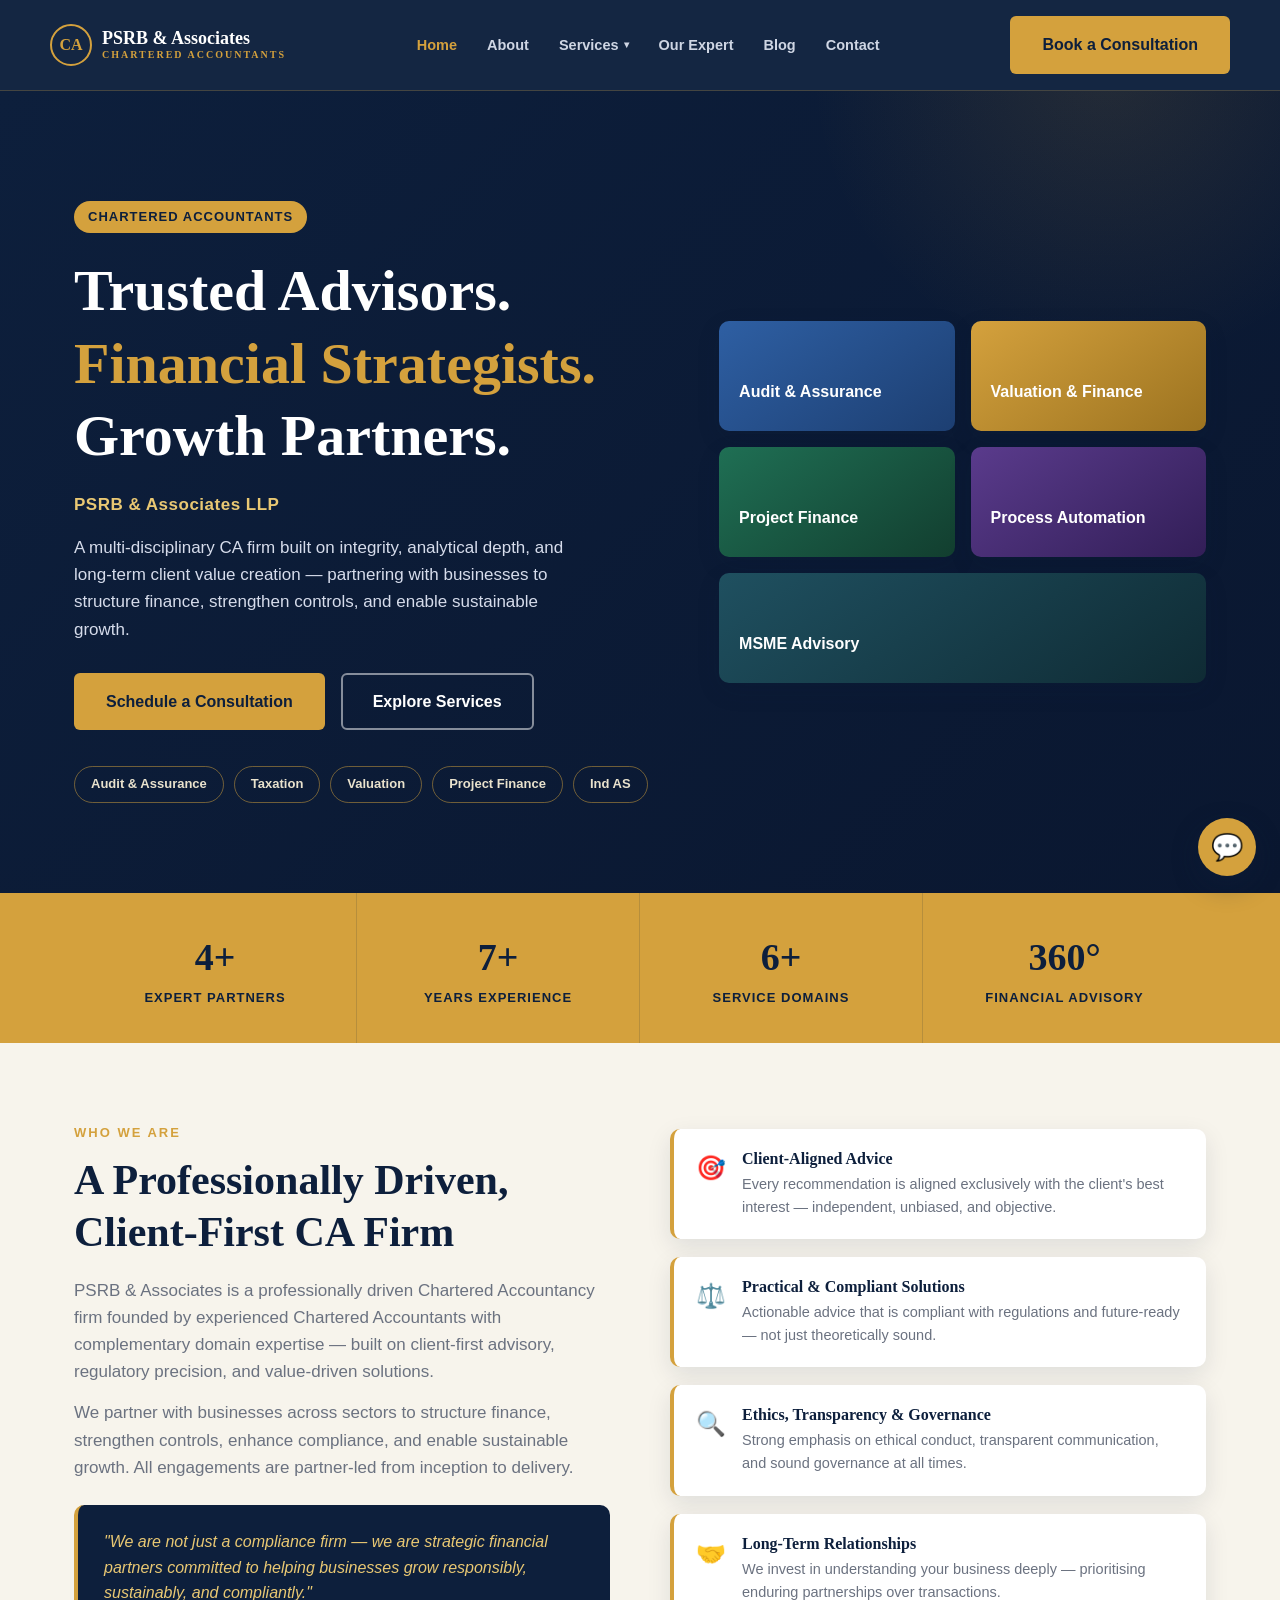
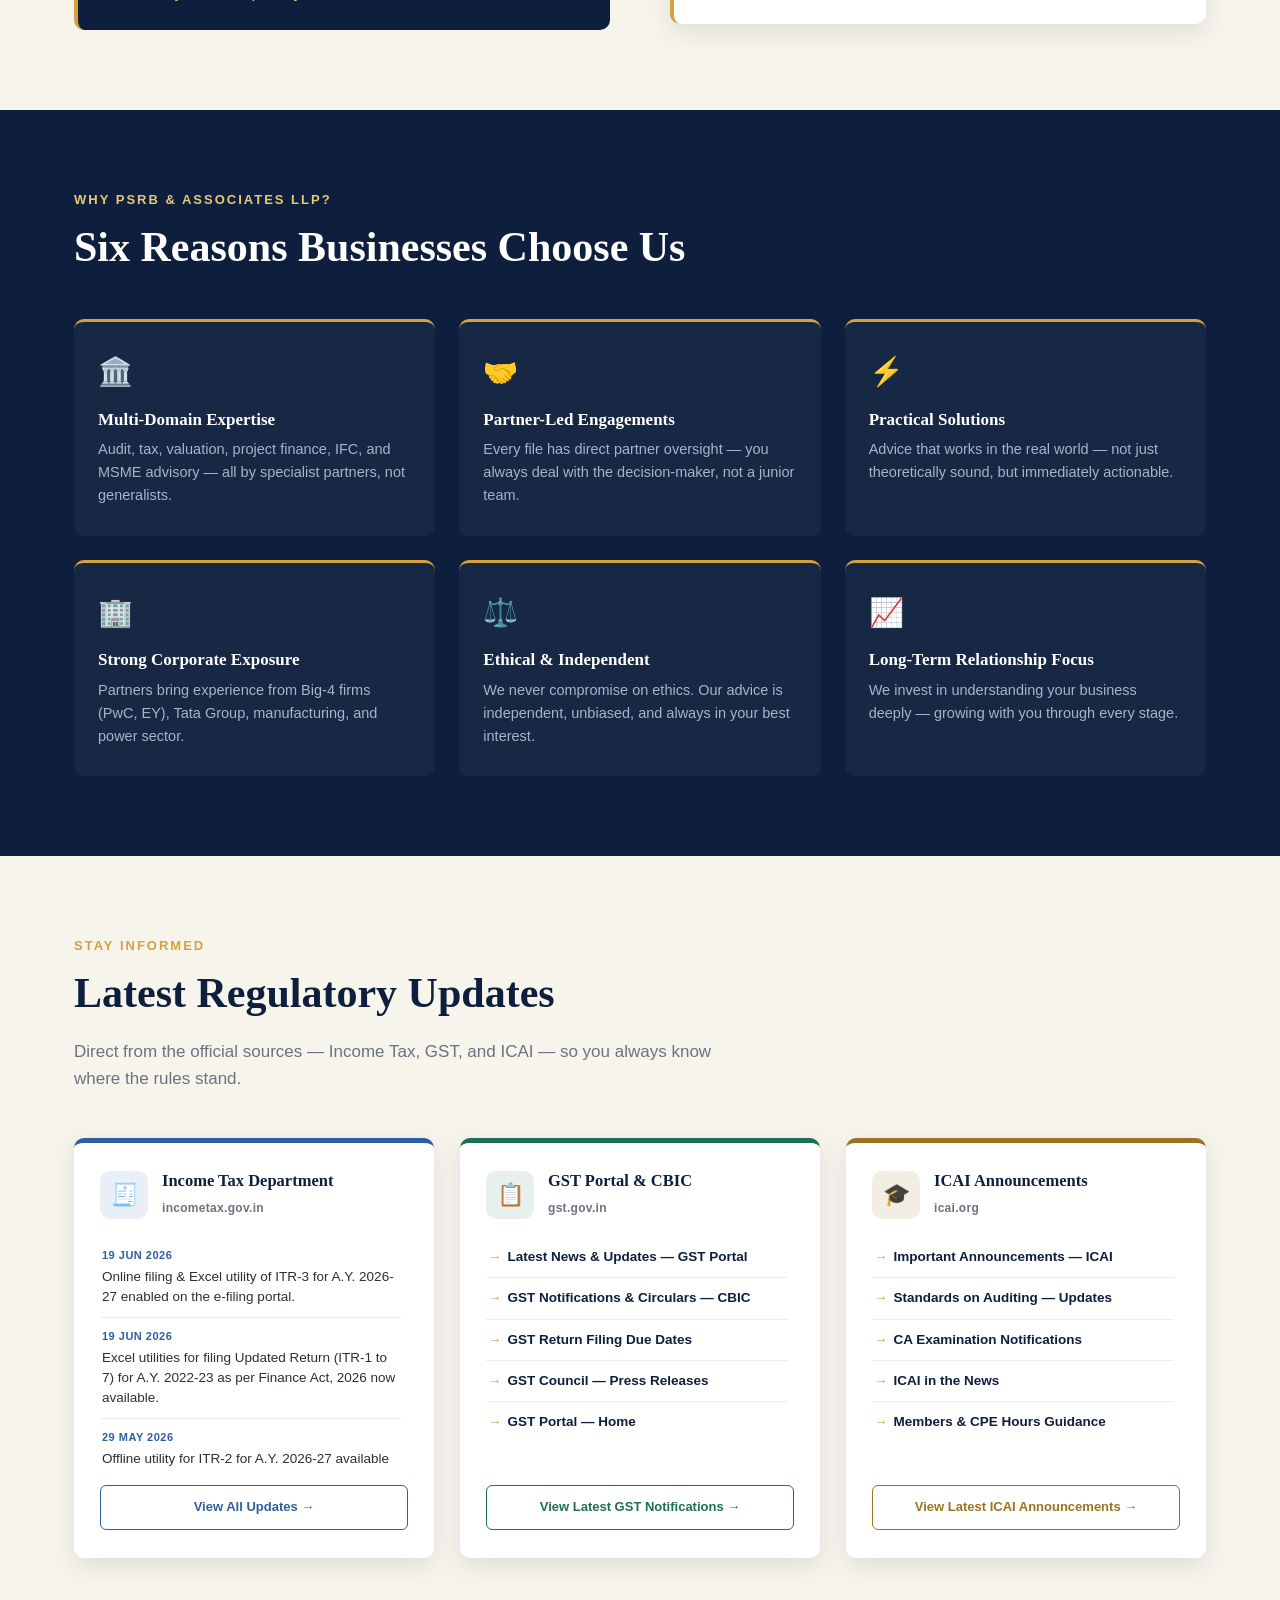
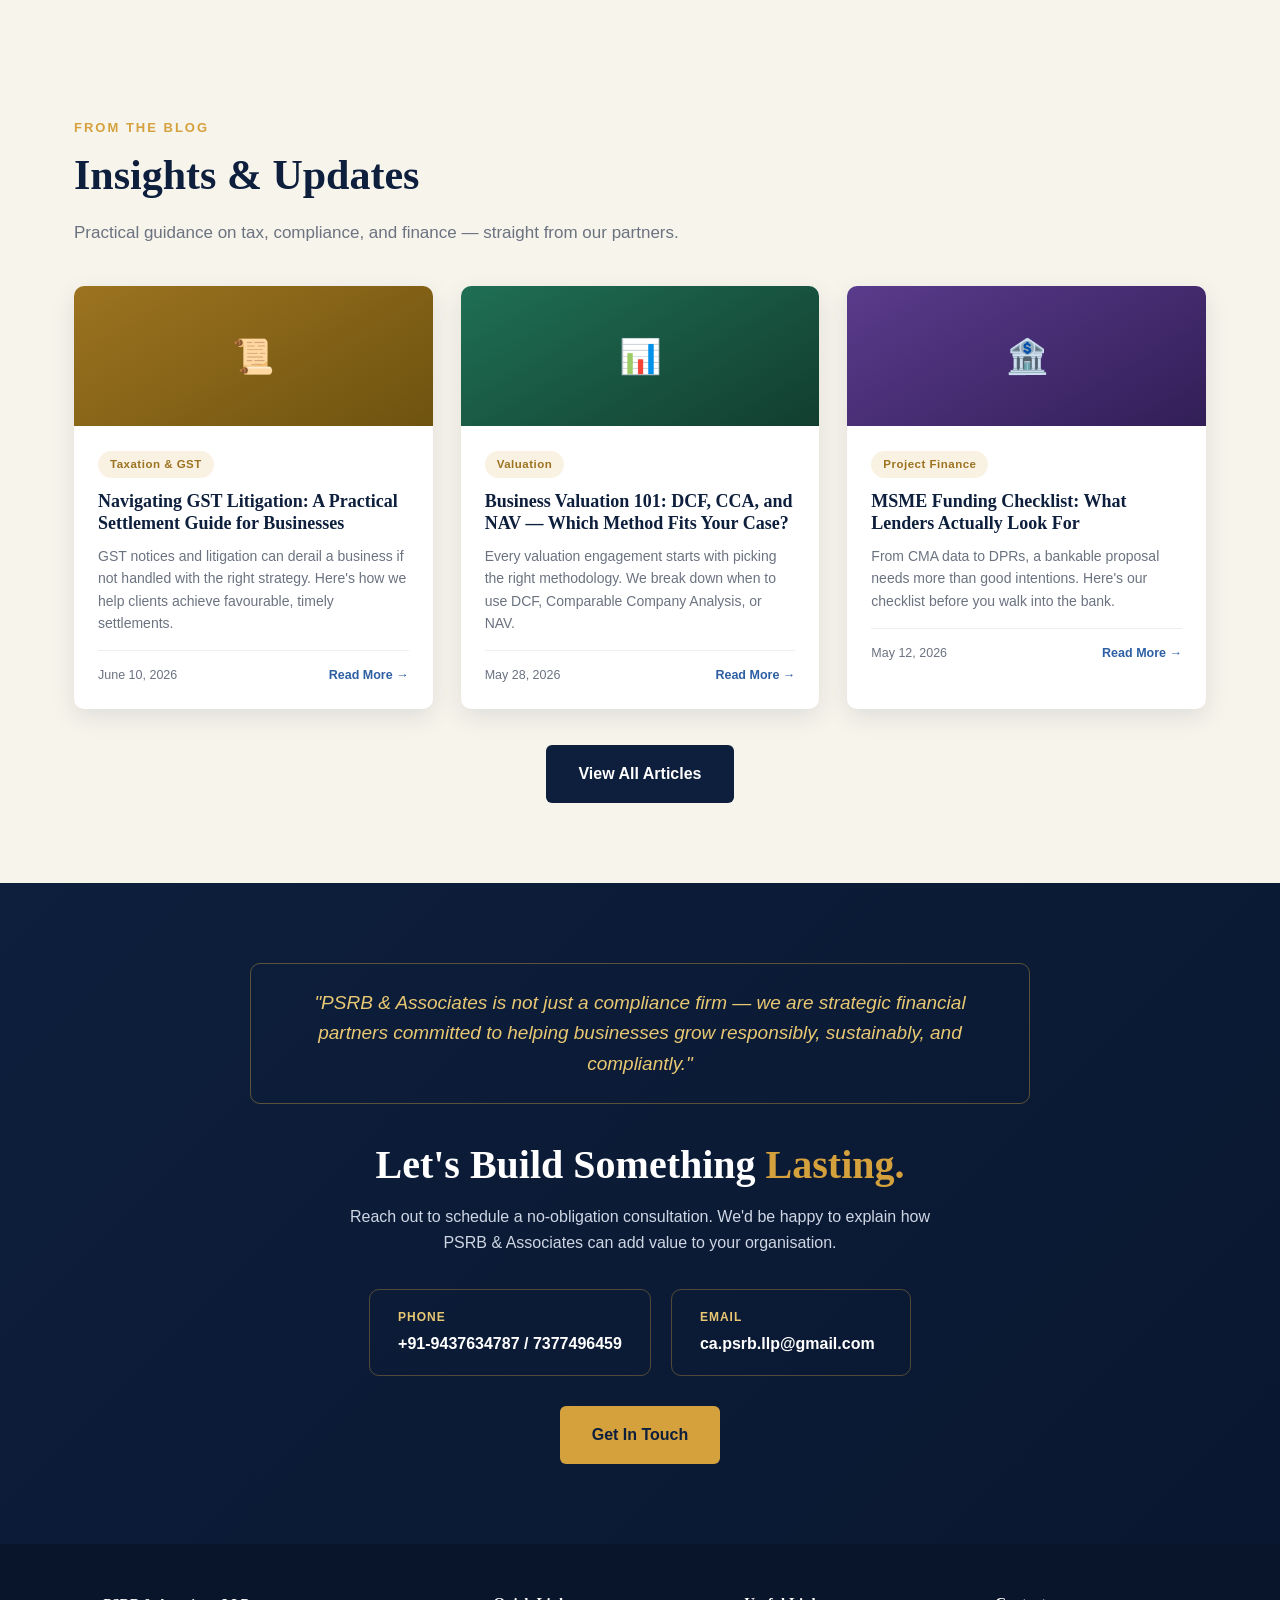
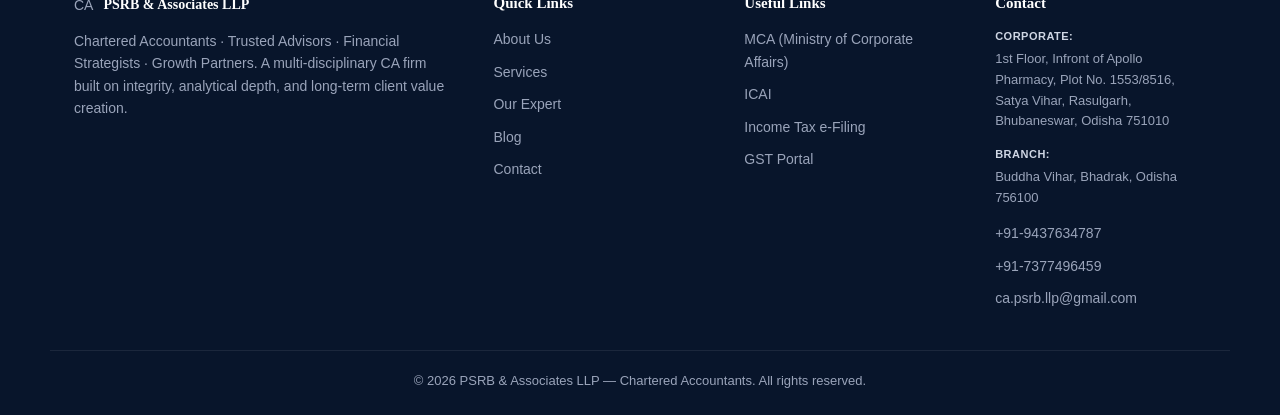
==== commit a524a1cf: "Add corporate and branch office addresses to footer and Contact page" ====
--- a/index.html
+++ b/index.html
@@ -5,7 +5,7 @@
 <meta name="viewport" content="width=device-width, initial-scale=1.0">
 <title>PSRB & Associates LLP | Chartered Accountants — Audit, Tax, Valuation, Finance</title>
 <meta name="description" content="PSRB & Associates LLP is a multi-disciplinary Chartered Accountancy firm offering Audit & Assurance, Taxation, Valuation, Project Finance, Process Automation and MSME Advisory.">
-<link rel="stylesheet" href="assets/css/style.css?v=1782011162">
+<link rel="stylesheet" href="assets/css/style.css?v=1782011660">
 </head>
 <body>
 
@@ -233,7 +233,7 @@
     <div>
       <h4>Contact</h4>
       <ul>
-        <li>+91-9437634787</li>
+        <li class="footer-address"><strong>Corporate:</strong> 1st Floor, Infront of Apollo Pharmacy, Plot No. 1553/8516, Satya Vihar, Rasulgarh, Bhubaneswar, Odisha 751010</li><li class="footer-address"><strong>Branch:</strong> Buddha Vihar, Bhadrak, Odisha 756100</li><li>+91-9437634787</li>
         <li>+91-7377496459</li>
         <li><a href="mailto:ca.psrb.llp@gmail.com">ca.psrb.llp@gmail.com</a></li>
       </ul>
--- a/assets/css/style.css
+++ b/assets/css/style.css
@@ -320,6 +320,8 @@
 .footer-grid h4{color:#fff; font-size:15px; margin-bottom:16px;}
 .footer-grid ul{list-style:none;}
 .footer-grid li{margin-bottom:10px;}
+.footer-address{font-size:13px; line-height:1.6; margin-bottom:14px !important; color:#9aa4ba;}
+.footer-address strong{color:#cfd6e4; display:block; font-size:11px; text-transform:uppercase; letter-spacing:0.5px; margin-bottom:3px;}
 .footer-grid a:hover{color:var(--gold);}
 .footer-brand{display:flex; align-items:center; gap:10px; margin-bottom:14px;}
 .footer-bottom{text-align:center; padding-top:20px; font-size:13px;}
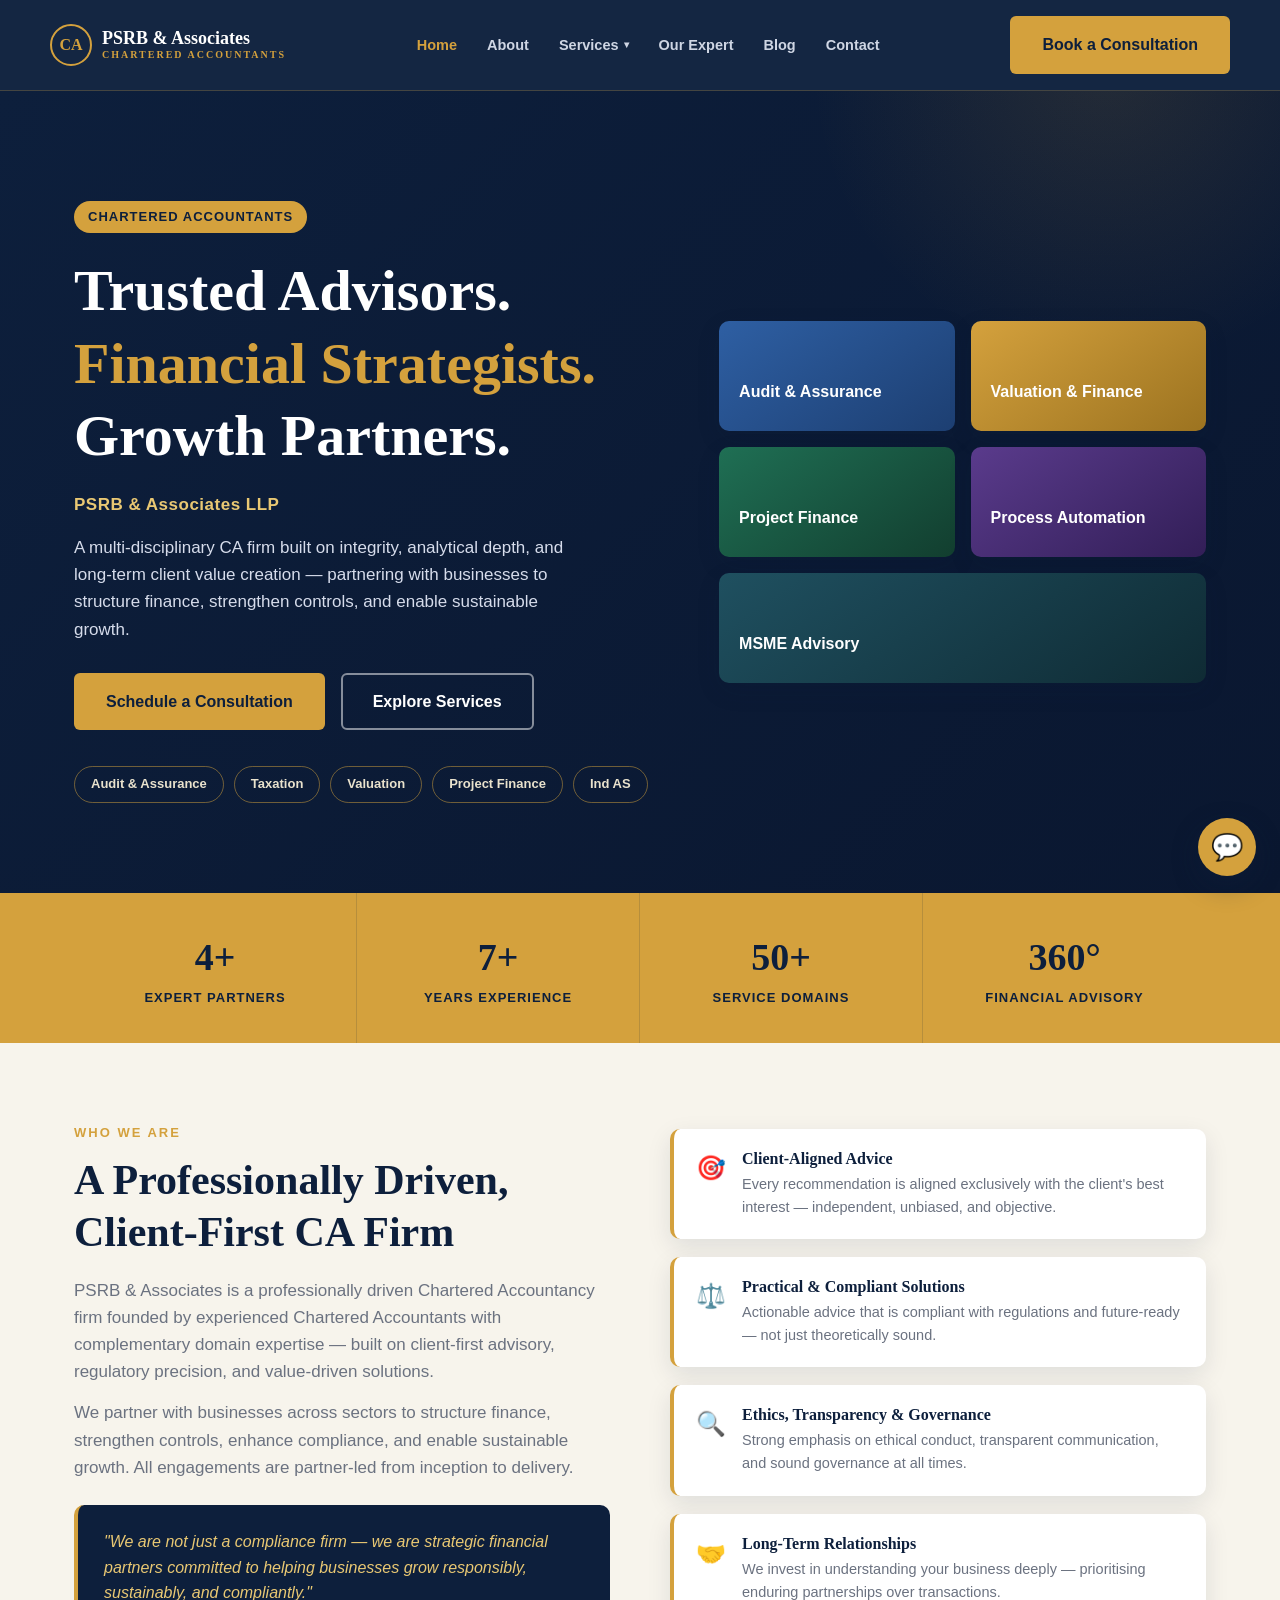
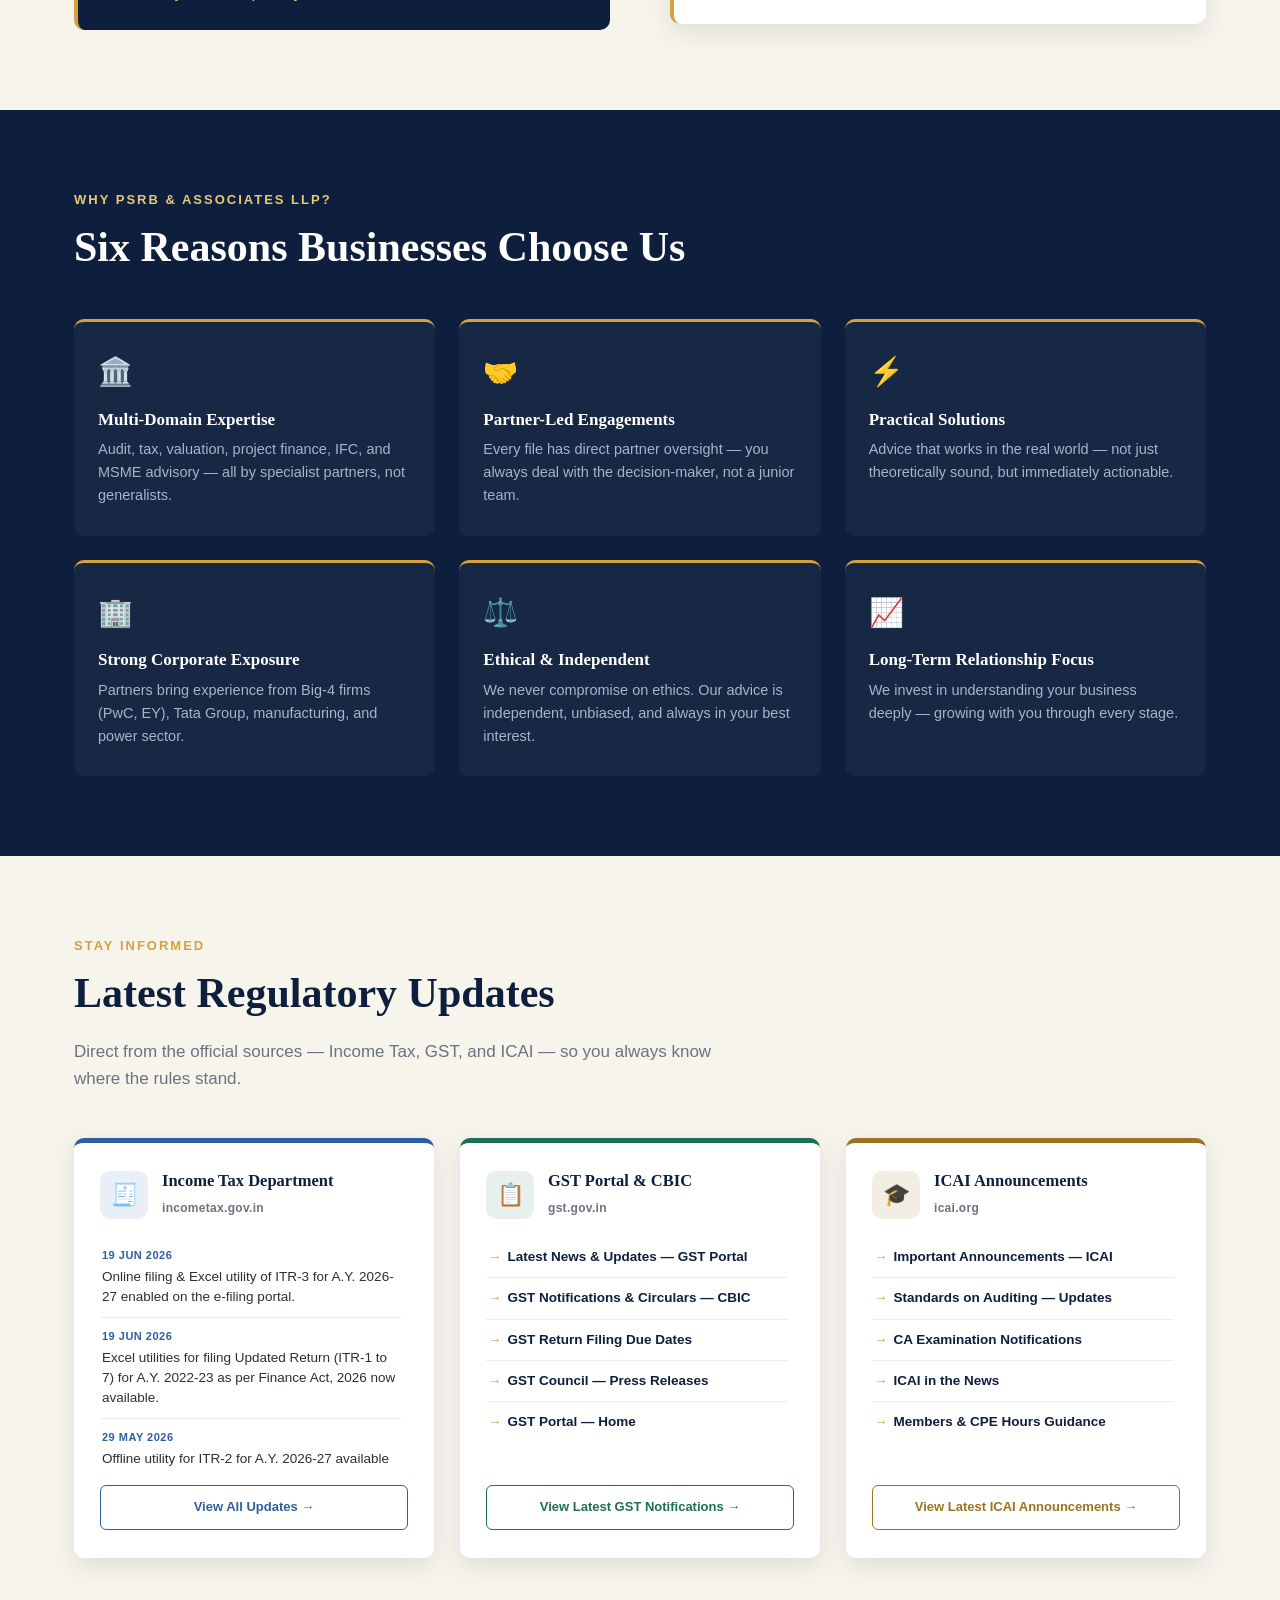
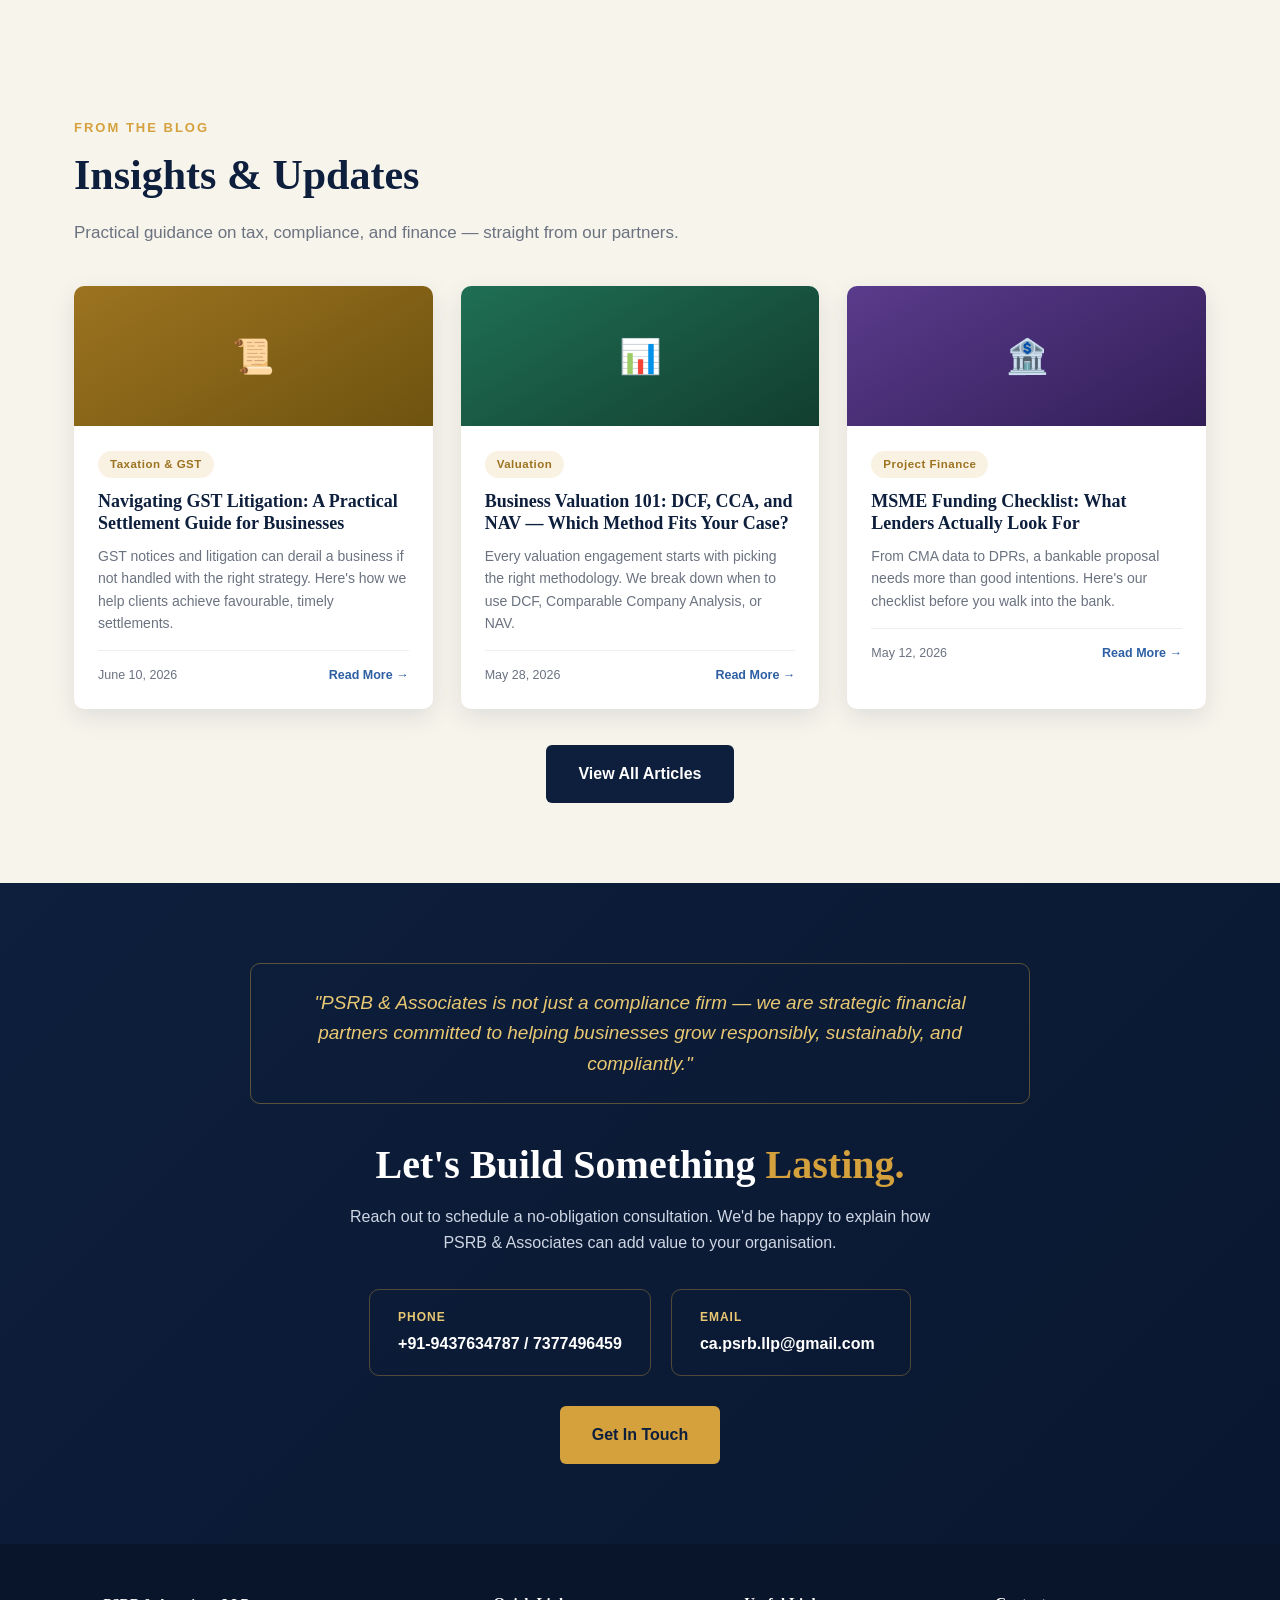
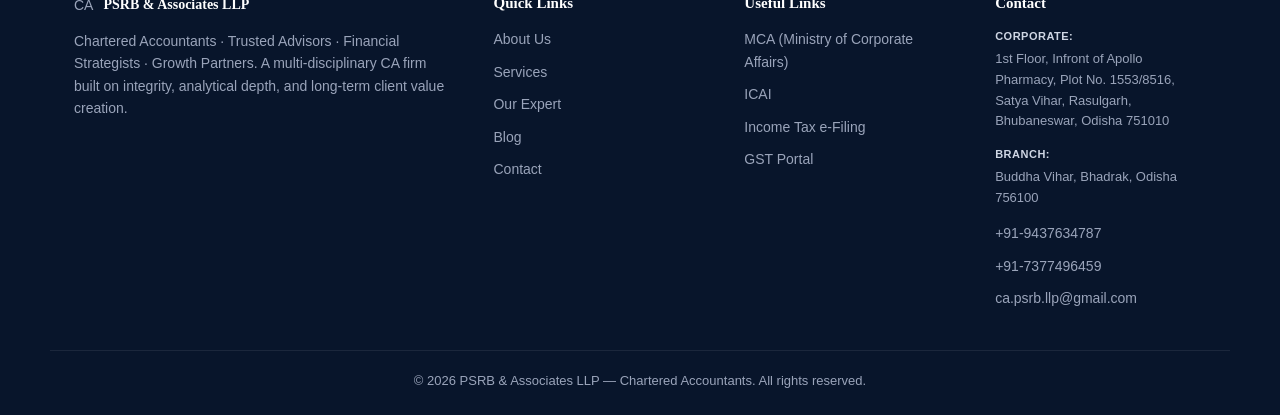
==== commit 097c689c: "Update homepage stat: Service Domains 6+ to 50+" ====
--- a/index.html
+++ b/index.html
@@ -5,7 +5,7 @@
 <meta name="viewport" content="width=device-width, initial-scale=1.0">
 <title>PSRB & Associates LLP | Chartered Accountants — Audit, Tax, Valuation, Finance</title>
 <meta name="description" content="PSRB & Associates LLP is a multi-disciplinary Chartered Accountancy firm offering Audit & Assurance, Taxation, Valuation, Project Finance, Process Automation and MSME Advisory.">
-<link rel="stylesheet" href="assets/css/style.css?v=1782011660">
+<link rel="stylesheet" href="assets/css/style.css?v=1782539870">
 </head>
 <body>
 
@@ -73,7 +73,7 @@
   <div class="container">
     <div class="stat"><div class="num">4+</div><div class="label">Expert Partners</div></div>
     <div class="stat"><div class="num">7+</div><div class="label">Years Experience</div></div>
-    <div class="stat"><div class="num">6+</div><div class="label">Service Domains</div></div>
+    <div class="stat"><div class="num">50+</div><div class="label">Service Domains</div></div>
     <div class="stat"><div class="num">360&deg;</div><div class="label">Financial Advisory</div></div>
   </div>
 </div>
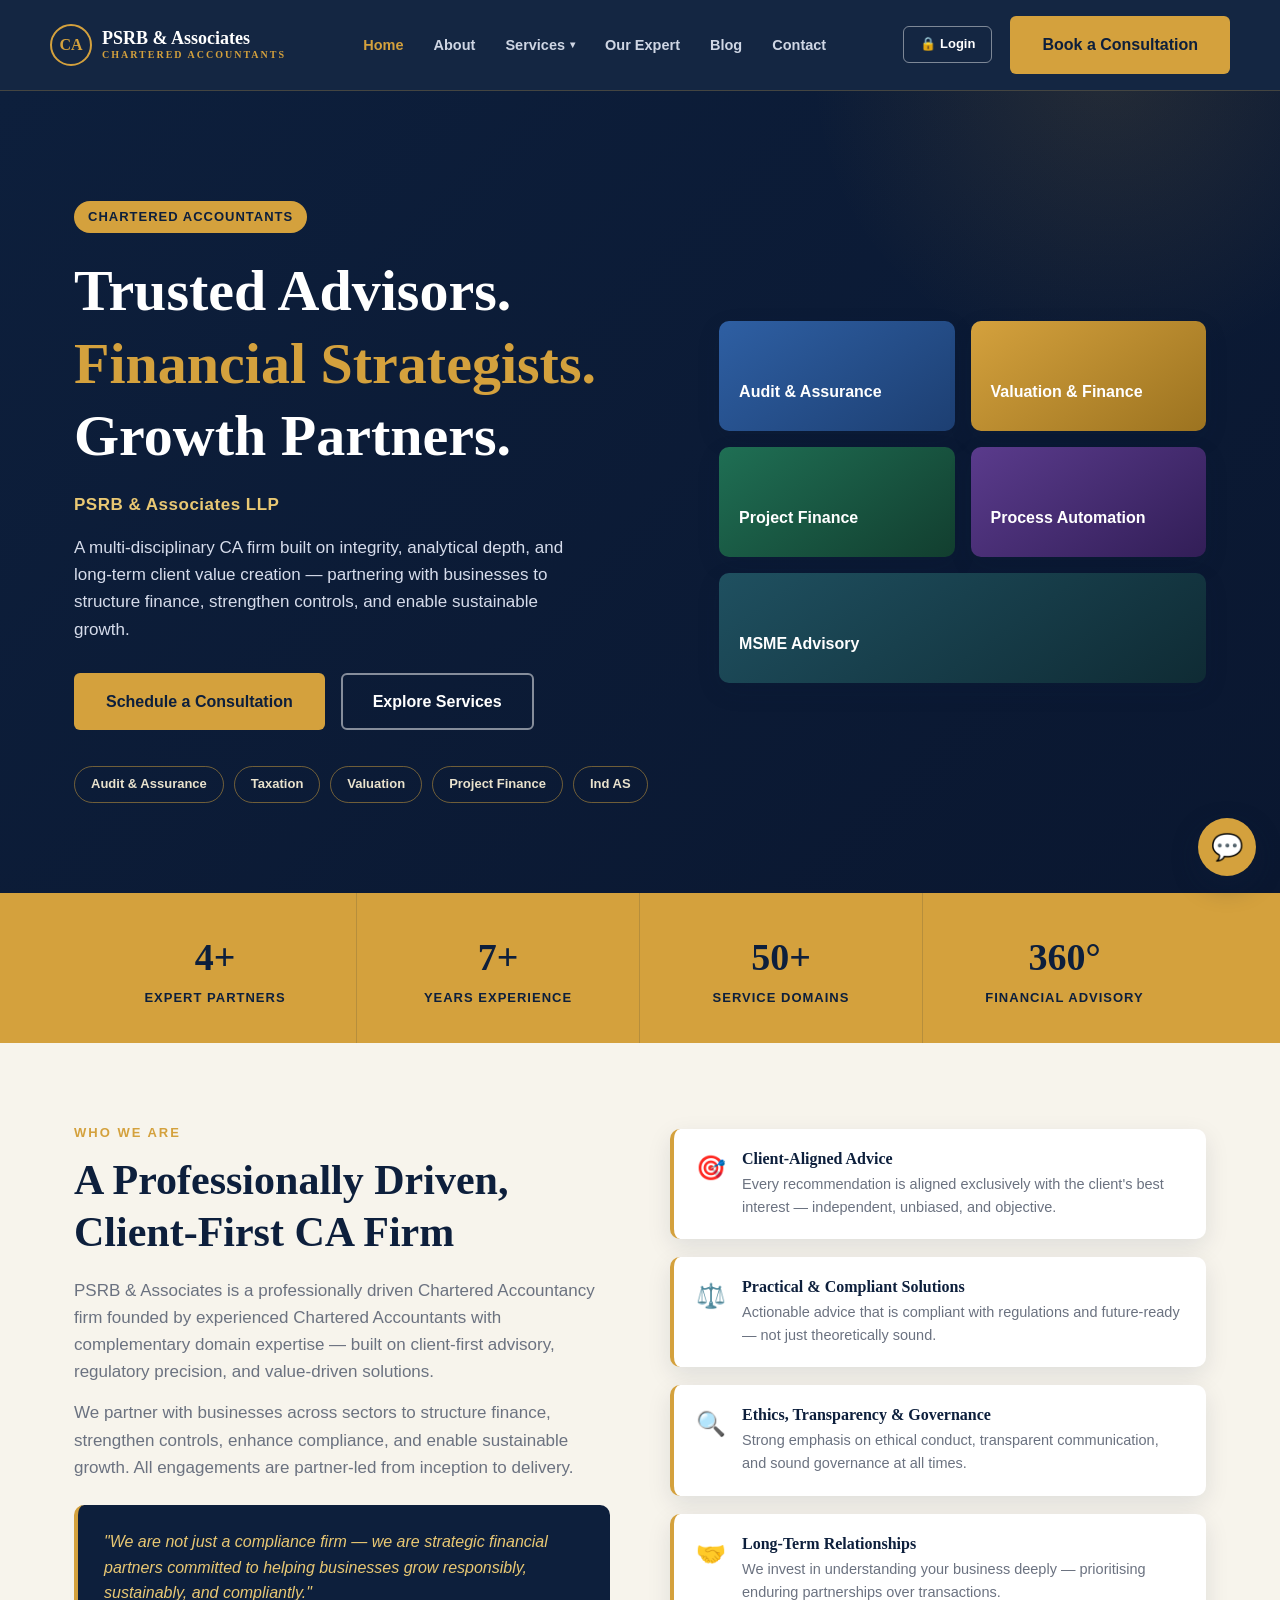
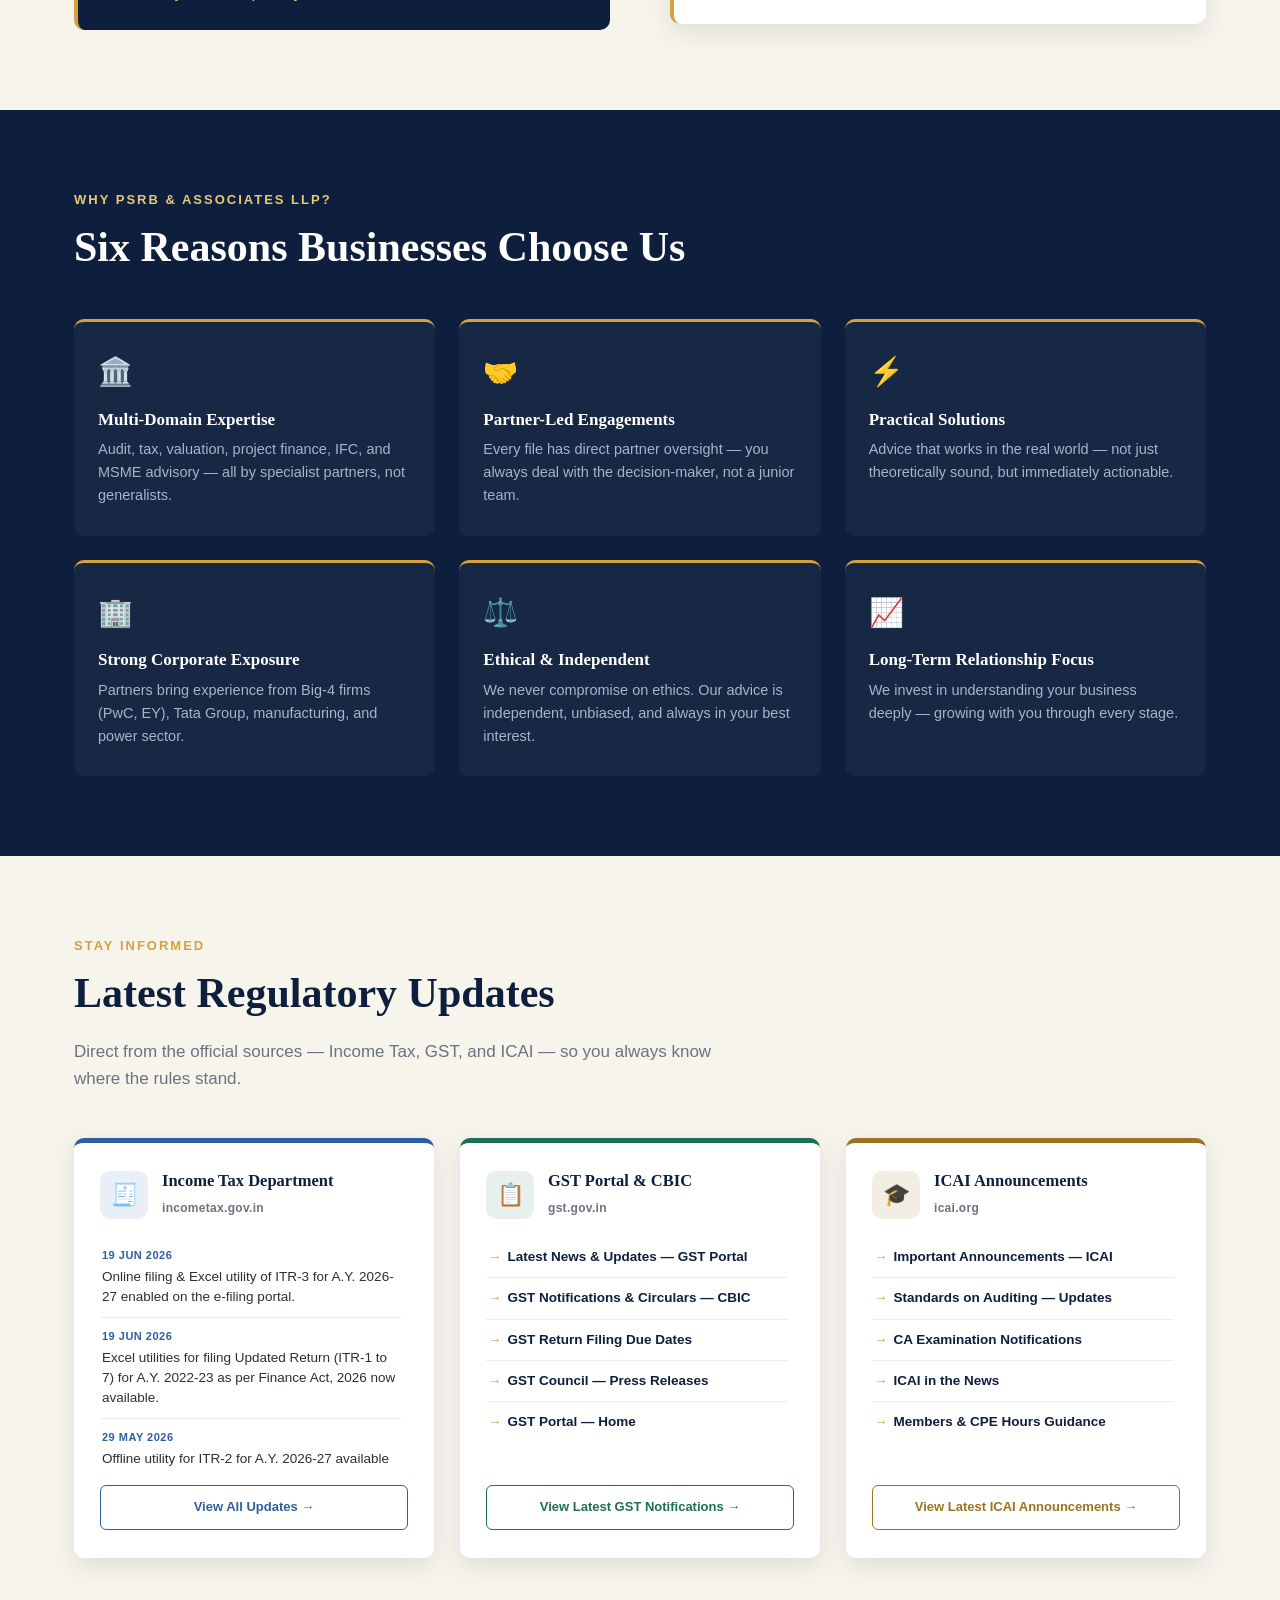
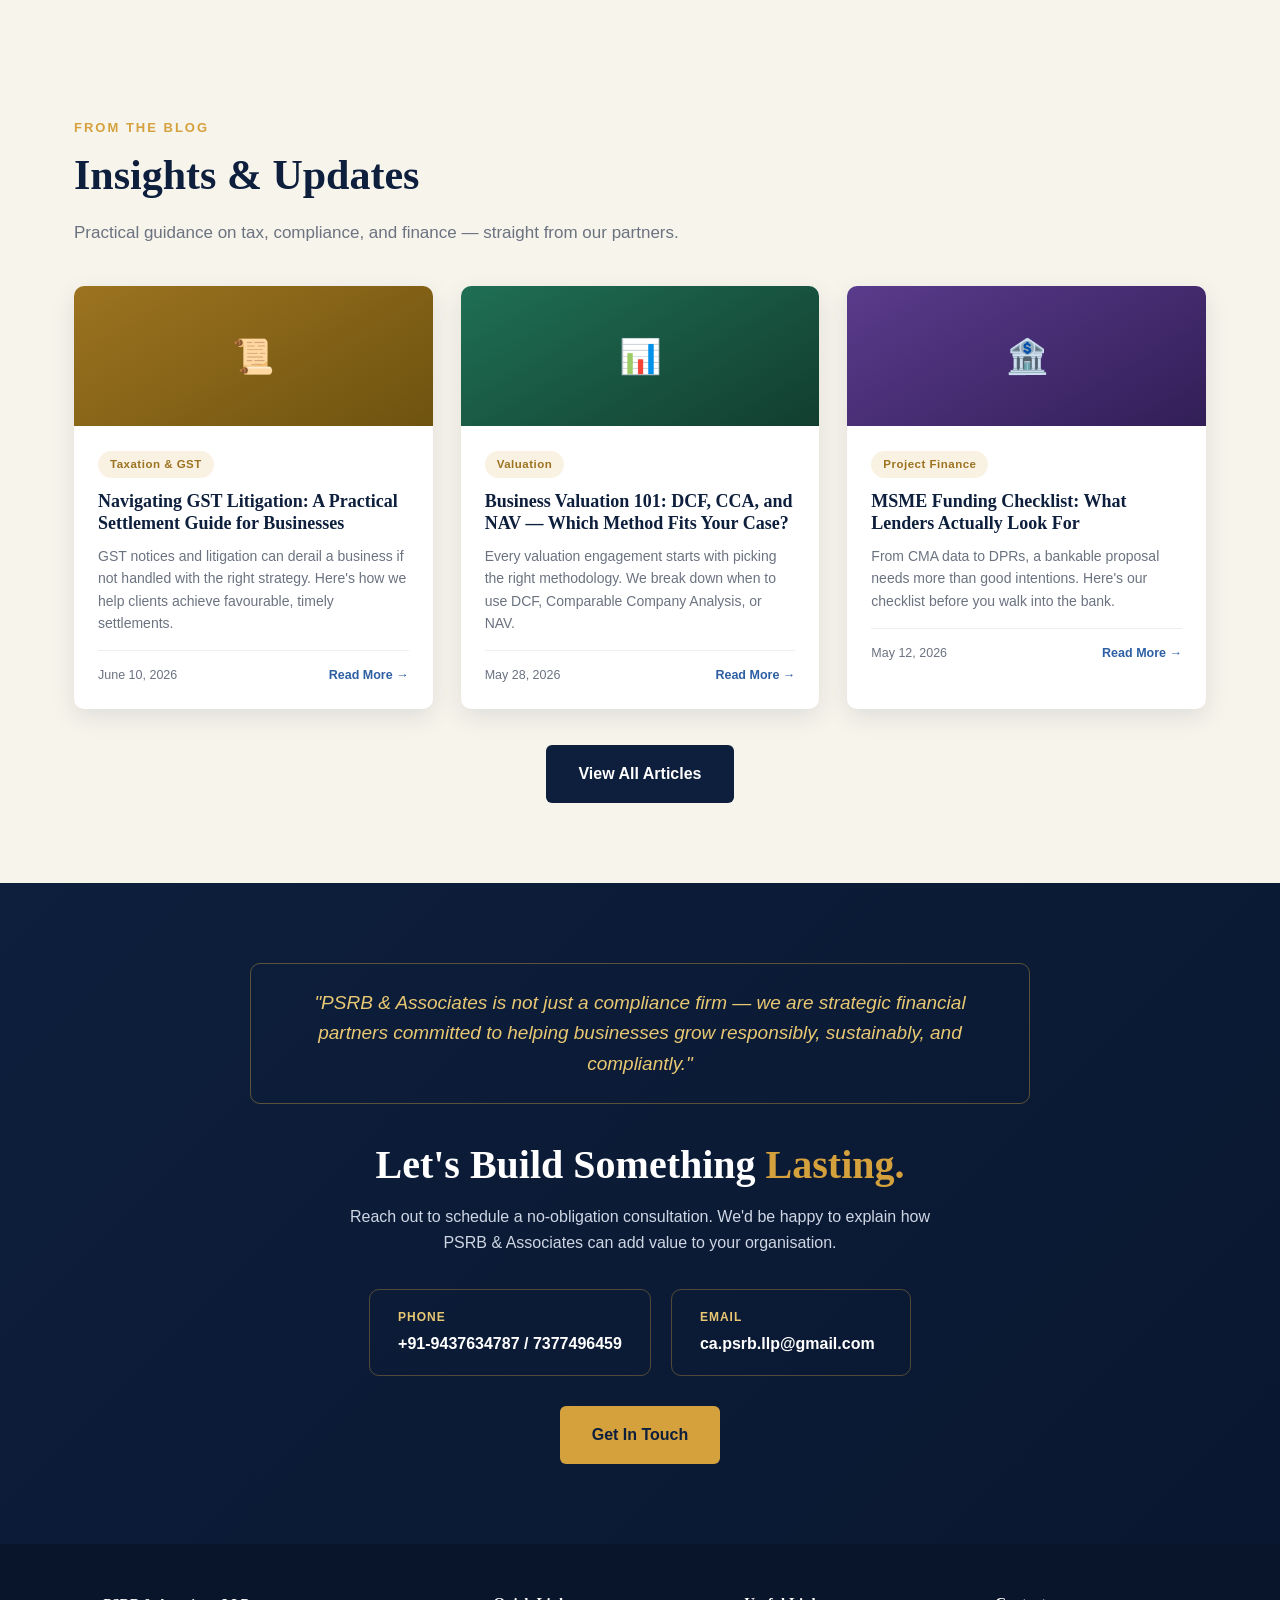
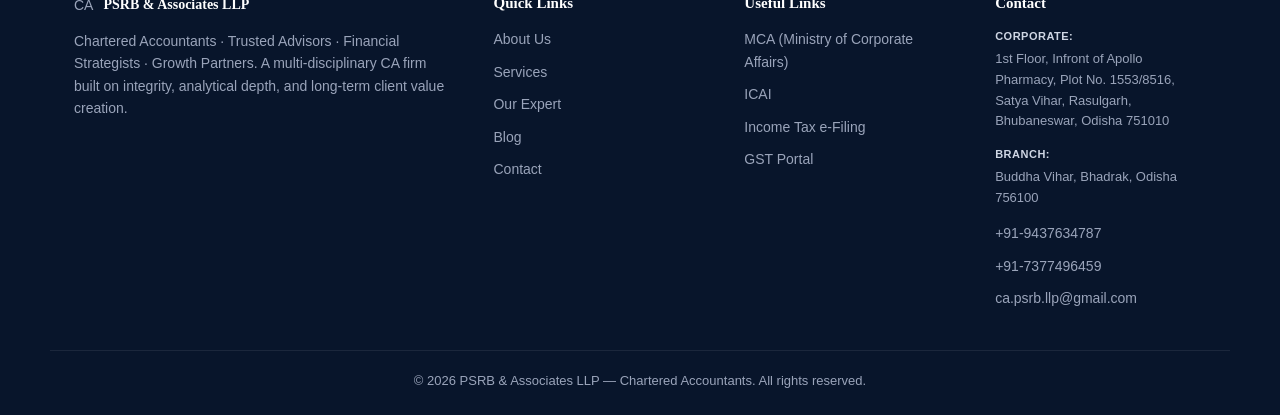
==== commit fb1ea1ab: "Add Login button to all pages linking to Office OS; add btn-outline-login CSS" ====
--- a/index.html
+++ b/index.html
@@ -5,7 +5,7 @@
 <meta name="viewport" content="width=device-width, initial-scale=1.0">
 <title>PSRB & Associates LLP | Chartered Accountants — Audit, Tax, Valuation, Finance</title>
 <meta name="description" content="PSRB & Associates LLP is a multi-disciplinary Chartered Accountancy firm offering Audit & Assurance, Taxation, Valuation, Project Finance, Process Automation and MSME Advisory.">
-<link rel="stylesheet" href="assets/css/style.css?v=1782539870">
+<link rel="stylesheet" href="assets/css/style.css?v=1783513030">
 </head>
 <body>
 
@@ -33,7 +33,7 @@
       <a href="blog/index.html">Blog</a>
       <a href="contact.html">Contact</a>
     </nav>
-    <div class="nav-cta">
+    <div class="nav-cta"><a href="app/index.html" class="btn btn-outline-login">&#128274; Login</a>
       <a href="contact.html" class="btn btn-gold">Book a Consultation</a>
       <button class="menu-toggle">&#9776;</button>
     </div>
--- a/assets/css/style.css
+++ b/assets/css/style.css
@@ -44,6 +44,8 @@
 .btn-outline:hover{background:rgba(255,255,255,0.12);}
 .btn-navy{background:var(--navy); color:#fff;}
 .btn-navy:hover{background:var(--navy-light); transform:translateY(-2px);}
+.btn-outline-login{border:1.5px solid rgba(255,255,255,0.45); color:#fff; background:transparent; padding:7px 16px; border-radius:6px; font-size:13px; font-weight:600; text-decoration:none; white-space:nowrap; transition:all .2s;}
+.btn-outline-login:hover{background:rgba(255,255,255,0.12); border-color:#fff;}
 
 /* HEADER */
 header{
